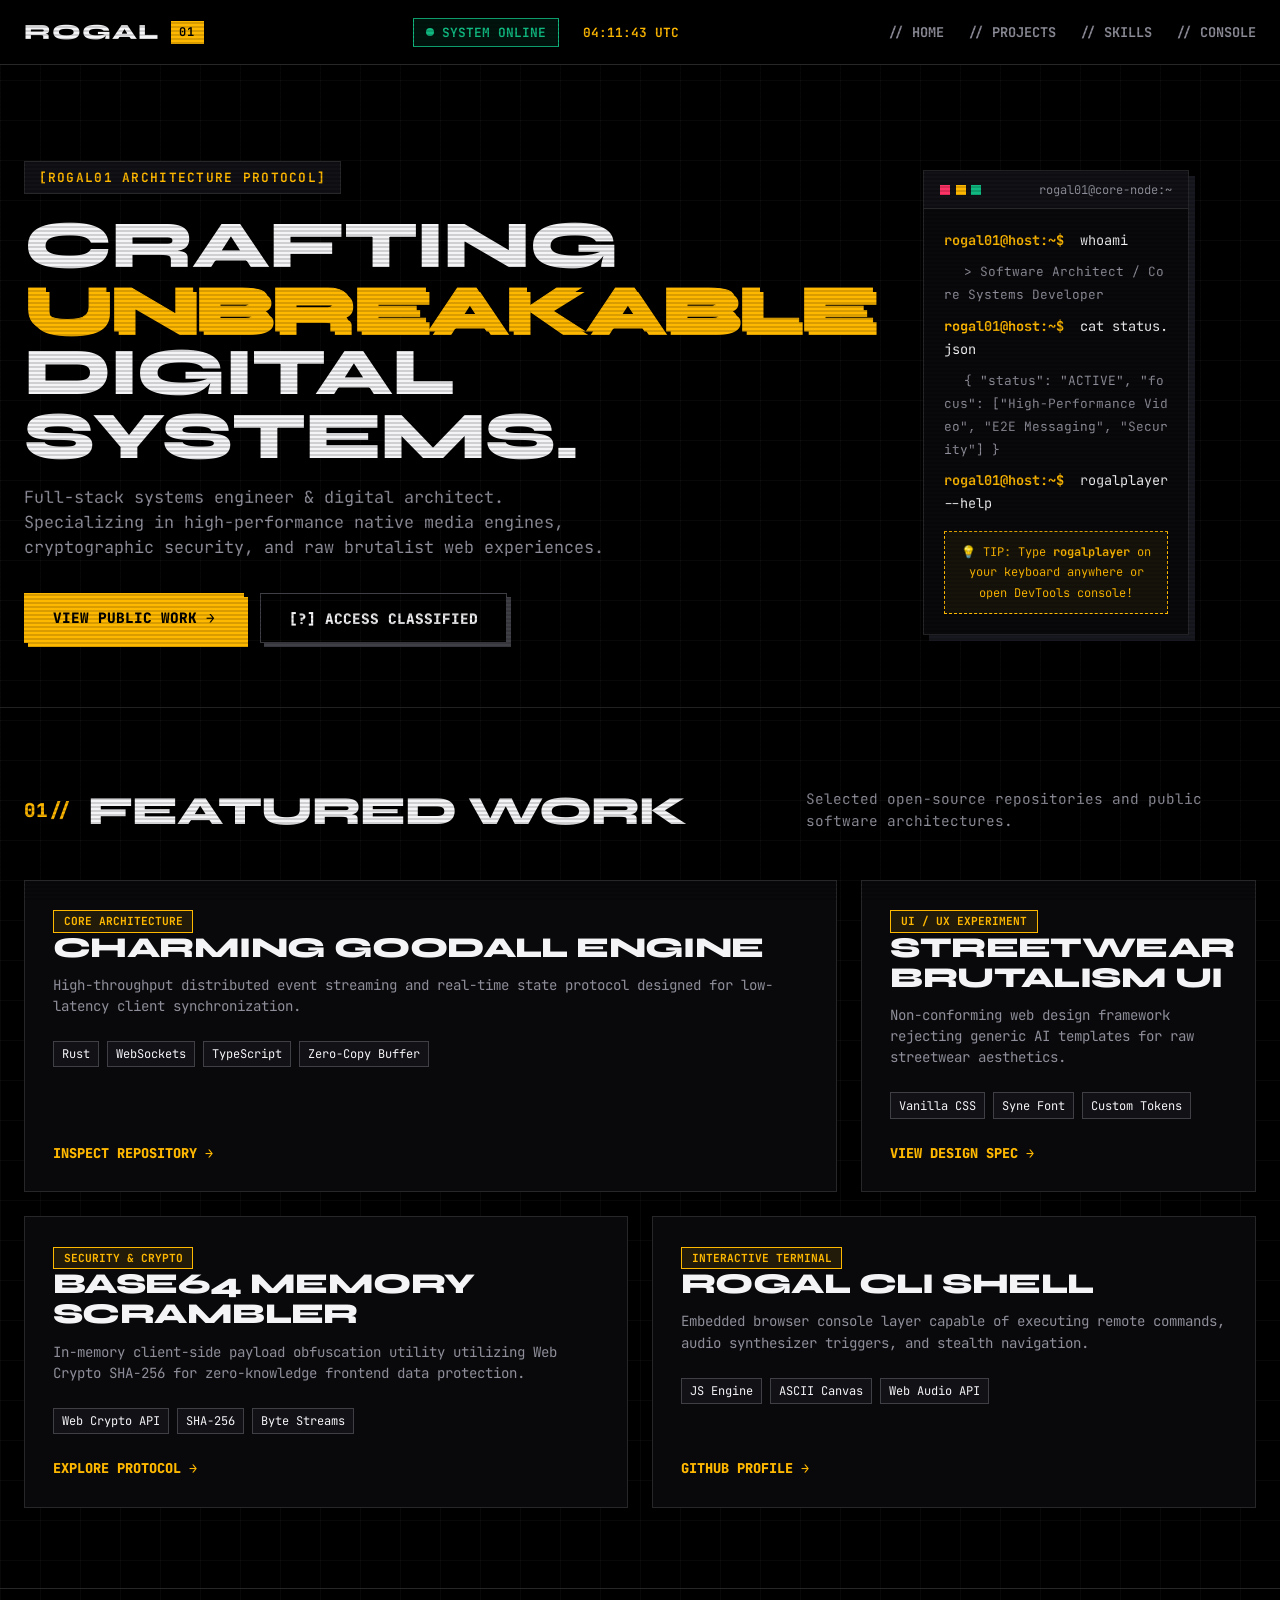
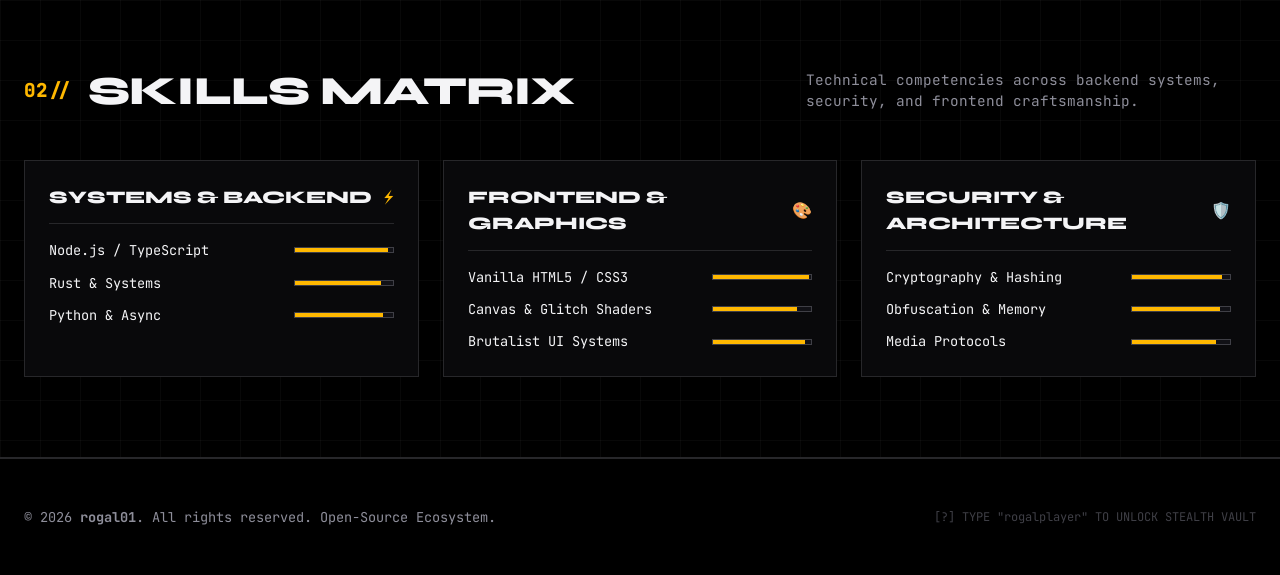
==== index.html @ 177fcba7 "feat: redesign portfolio with streetwear brutalism & secret rogal vault sub-site" ====
<!DOCTYPE html>
<html lang="en">
<head>
  <meta charset="UTF-8">
  <meta name="viewport" content="width=device-width, initial-scale=1.0">
  <title>rogal01 // Developer Portfolio & Systems Architect</title>
  <meta name="description" content="Official developer portfolio of rogal01 - Systems architecture, high-performance media engines, and classified software development.">
  <meta name="theme-color" content="#000000">
  <link rel="stylesheet" href="style.css">
</head>
<body>

  <!-- CRT Screen Scanline Overlay -->
  <div class="crt-overlay"></div>

  <!-- Main Public Portfolio Wrapper -->
  <div id="main-portfolio-view">

    <!-- HUD Navbar -->
    <header class="hud-navbar">
      <div class="container hud-nav-inner">
        <a href="#" class="brand-logo">
          ROGAL<span class="tag">01</span>
        </a>

        <div class="hud-status-bar">
          <div class="status-pill">
            <span class="pulse-dot"></span>
            <span>SYSTEM ONLINE</span>
          </div>
          <div class="hud-clock" id="live-clock">15:52:07 UTC</div>
        </div>

        <nav>
          <ul class="nav-links">
            <li><a href="#hero">// HOME</a></li>
            <li><a href="#projects">// PROJECTS</a></li>
            <li><a href="#skills">// SKILLS</a></li>
            <li><a href="#terminal" id="trigger-console-hint">// CONSOLE</a></li>
          </ul>
        </nav>
      </div>
    </header>

    <!-- Hero Section -->
    <section id="hero" class="hero-section">
      <div class="container hero-grid">
        <div class="hero-content">
          <div class="hero-tagline">[ROGAL01 ARCHITECTURE PROTOCOL]</div>
          <h1 class="hero-title">
            CRAFTING <span class="highlight">UNBREAKABLE</span> DIGITAL SYSTEMS.
          </h1>
          <p class="hero-description">
            Full-stack systems engineer & digital architect. Specializing in high-performance native media engines, cryptographic security, and raw brutalist web experiences.
          </p>
          <div class="hero-cta-group">
            <a href="#projects" class="btn">VIEW PUBLIC WORK &rarr;</a>
            <button id="btn-unlock-secret" class="btn btn-secondary">[?] ACCESS CLASSIFIED</button>
          </div>
        </div>

        <!-- Terminal Widget -->
        <div class="hero-terminal-card" id="terminal">
          <div class="terminal-header">
            <div class="terminal-dots">
              <span class="dot red"></span>
              <span class="dot yellow"></span>
              <span class="dot green"></span>
            </div>
            <span>rogal01@core-node:~</span>
          </div>
          <div class="terminal-body">
            <div class="terminal-line">
              <span class="prompt">rogal01@host:~$</span>
              <span class="cmd">whoami</span>
            </div>
            <div class="terminal-line">
              <span class="output">> Software Architect / Core Systems Developer</span>
            </div>
            <div class="terminal-line">
              <span class="prompt">rogal01@host:~$</span>
              <span class="cmd">cat status.json</span>
            </div>
            <div class="terminal-line">
              <span class="output">{ "status": "ACTIVE", "focus": ["High-Performance Video", "E2E Messaging", "Security"] }</span>
            </div>
            <div class="terminal-line">
              <span class="prompt">rogal01@host:~$</span>
              <span class="cmd" id="typed-cmd">rogalplayer --help</span>
            </div>
            <div class="terminal-hint">
              💡 TIP: Type <strong>rogalplayer</strong> on your keyboard anywhere or open DevTools console!
            </div>
          </div>
        </div>
      </div>
    </section>

    <!-- Public Projects Section -->
    <section id="projects" class="section-wrapper">
      <div class="container">
        <div class="section-header">
          <div class="section-title-wrap">
            <span class="section-num">01//</span>
            <h2 class="section-title">FEATURED WORK</h2>
          </div>
          <p class="section-desc">Selected open-source repositories and public software architectures.</p>
        </div>

        <div class="bento-grid">
          <!-- Card 1 -->
          <article class="bento-card bento-col-8">
            <div>
              <span class="card-tag">Core Architecture</span>
              <h3 class="card-title">Charming Goodall Engine</h3>
              <p class="card-desc">
                High-throughput distributed event streaming and real-time state protocol designed for low-latency client synchronization.
              </p>
              <div class="card-tech-stack">
                <span class="tech-badge">Rust</span>
                <span class="tech-badge">WebSockets</span>
                <span class="tech-badge">TypeScript</span>
                <span class="tech-badge">Zero-Copy Buffer</span>
              </div>
            </div>
            <a href="https://github.com/rogal01" target="_blank" rel="noopener" class="card-link">INSPECT REPOSITORY &rarr;</a>
          </article>

          <!-- Card 2 -->
          <article class="bento-card bento-col-4">
            <div>
              <span class="card-tag">UI / UX Experiment</span>
              <h3 class="card-title">Streetwear Brutalism UI</h3>
              <p class="card-desc">
                Non-conforming web design framework rejecting generic AI templates for raw streetwear aesthetics.
              </p>
              <div class="card-tech-stack">
                <span class="tech-badge">Vanilla CSS</span>
                <span class="tech-badge">Syne Font</span>
                <span class="tech-badge">Custom Tokens</span>
              </div>
            </div>
            <a href="#" class="card-link">VIEW DESIGN SPEC &rarr;</a>
          </article>

          <!-- Card 3 -->
          <article class="bento-card bento-col-6">
            <div>
              <span class="card-tag">Security & Crypto</span>
              <h3 class="card-title">Base64 Memory Scrambler</h3>
              <p class="card-desc">
                In-memory client-side payload obfuscation utility utilizing Web Crypto SHA-256 for zero-knowledge frontend data protection.
              </p>
              <div class="card-tech-stack">
                <span class="tech-badge">Web Crypto API</span>
                <span class="tech-badge">SHA-256</span>
                <span class="tech-badge">Byte Streams</span>
              </div>
            </div>
            <a href="#" class="card-link">EXPLORE PROTOCOL &rarr;</a>
          </article>

          <!-- Card 4 -->
          <article class="bento-card bento-col-6">
            <div>
              <span class="card-tag">Interactive Terminal</span>
              <h3 class="card-title">Rogal CLI Shell</h3>
              <p class="card-desc">
                Embedded browser console layer capable of executing remote commands, audio synthesizer triggers, and stealth navigation.
              </p>
              <div class="card-tech-stack">
                <span class="tech-badge">JS Engine</span>
                <span class="tech-badge">ASCII Canvas</span>
                <span class="tech-badge">Web Audio API</span>
              </div>
            </div>
            <a href="https://github.com/rogal01" target="_blank" rel="noopener" class="card-link">GITHUB PROFILE &rarr;</a>
          </article>
        </div>
      </div>
    </section>

    <!-- Skills Matrix -->
    <section id="skills" class="section-wrapper">
      <div class="container">
        <div class="section-header">
          <div class="section-title-wrap">
            <span class="section-num">02//</span>
            <h2 class="section-title">SKILLS MATRIX</h2>
          </div>
          <p class="section-desc">Technical competencies across backend systems, security, and frontend craftsmanship.</p>
        </div>

        <div class="skills-grid">
          <div class="skill-box">
            <div class="skill-box-header">
              <span class="skill-category">SYSTEMS & BACKEND</span>
              <span class="skill-icon">⚡</span>
            </div>
            <ul class="skill-list">
              <li class="skill-item">
                <span>Node.js / TypeScript</span>
                <div class="skill-progress-bar"><div class="skill-progress-fill" style="width: 95%;"></div></div>
              </li>
              <li class="skill-item">
                <span>Rust & Systems</span>
                <div class="skill-progress-bar"><div class="skill-progress-fill" style="width: 88%;"></div></div>
              </li>
              <li class="skill-item">
                <span>Python & Async</span>
                <div class="skill-progress-bar"><div class="skill-progress-fill" style="width: 90%;"></div></div>
              </li>
            </ul>
          </div>

          <div class="skill-box">
            <div class="skill-box-header">
              <span class="skill-category">FRONTEND & GRAPHICS</span>
              <span class="skill-icon">🎨</span>
            </div>
            <ul class="skill-list">
              <li class="skill-item">
                <span>Vanilla HTML5 / CSS3</span>
                <div class="skill-progress-bar"><div class="skill-progress-fill" style="width: 98%;"></div></div>
              </li>
              <li class="skill-item">
                <span>Canvas & Glitch Shaders</span>
                <div class="skill-progress-bar"><div class="skill-progress-fill" style="width: 85%;"></div></div>
              </li>
              <li class="skill-item">
                <span>Brutalist UI Systems</span>
                <div class="skill-progress-bar"><div class="skill-progress-fill" style="width: 94%;"></div></div>
              </li>
            </ul>
          </div>

          <div class="skill-box">
            <div class="skill-box-header">
              <span class="skill-category">SECURITY & ARCHITECTURE</span>
              <span class="skill-icon">🛡️</span>
            </div>
            <ul class="skill-list">
              <li class="skill-item">
                <span>Cryptography & Hashing</span>
                <div class="skill-progress-bar"><div class="skill-progress-fill" style="width: 92%;"></div></div>
              </li>
              <li class="skill-item">
                <span>Obfuscation & Memory</span>
                <div class="skill-progress-bar"><div class="skill-progress-fill" style="width: 90%;"></div></div>
              </li>
              <li class="skill-item">
                <span>Media Protocols</span>
                <div class="skill-progress-bar"><div class="skill-progress-fill" style="width: 86%;"></div></div>
              </li>
            </ul>
          </div>
        </div>
      </div>
    </section>

    <!-- Footer -->
    <footer class="site-footer">
      <div class="container footer-inner">
        <div>
          &copy; 2026 <strong>rogal01</strong>. All rights reserved. Open-Source Ecosystem.
        </div>
        <div class="footer-secret-hint" id="trigger-key-prompt">
          [?] TYPE "rogalplayer" TO UNLOCK STEALTH VAULT
        </div>
      </div>
    </footer>
  </div>

  <!-- CYBER GLITCH OVERLAY MODAL -->
  <div id="glitch-canvas-overlay">
    <div class="glitch-modal-content">
      <div class="glitch-title">ROGAL UNBREAKABLE PROTOCOL</div>
      <div class="glitch-subtitle">STEALTH KEY VALIDATED // DECRYPTING VAULT PAYLOAD</div>
      <div class="glitch-countdown" id="glitch-timer">03</div>
      <p style="color: var(--text-muted); font-size: 0.85rem;">INITIALIZING ENCRYPTED MEMORY REDIRECT...</p>
    </div>
  </div>

  <!-- SECRET ROGAL VAULT VIEW CONTAINER -->
  <div id="secret-vault-view">
    <div class="container">
      
      <div class="vault-nav-top">
        <a href="https://github.com/rogal01" target="_blank" rel="noopener" class="btn btn-secondary">
          &larr; GITHUB / ROGAL01
        </a>
        <button id="btn-exit-vault" class="btn btn-secondary">
          EXIT VAULT &times;
        </button>
      </div>

      <div class="vault-banner">
        <div class="vault-header-text">
          <h1>ROGAL STEALTH VAULT</h1>
          <p>Unofficial Essential Projects & Real Activity Blueprint Ledger</p>
        </div>
        <div class="vault-badge">CLASSIFIED ACCESS LEVEL // GRANTED</div>
      </div>

      <!-- Decrypted Projects Container (Populated via vault.js) -->
      <div class="vault-grid" id="vault-projects-container">
        <!-- Injected dynamically upon successful SHA-256 decryption -->
      </div>
    </div>
  </div>

  <script src="vault.js"></script>
</body>
</html>
---- style.css ----
@import url('https://fonts.googleapis.com/css2?family=JetBrains+Mono:ital,wght@0,300;0,400;0,700;0,800;1,400&family=Syne:wght@700;800;900&display=swap');

:root {
  --bg-black: #000000;
  --surface-dark: #09090b;
  --surface-card: #111116;
  --surface-hover: #181820;
  --rogal-gold: #FFB800;
  --rogal-gold-glow: rgba(255, 184, 0, 0.2);
  --rogal-gold-dark: #cc9300;
  --neon-cyan: #00F0FF;
  --terminal-green: #10B981;
  --alert-red: #FF3366;
  --text-main: #F4F4F6;
  --text-muted: #8E8E9A;
  --border-color: #27272A;
  --border-highlight: #3F3F46;
  
  --font-display: 'Syne', sans-serif;
  --font-mono: 'JetBrains Mono', monospace;

  --shadow-gold: 4px 4px 0px var(--rogal-gold);
  --shadow-gold-hover: 6px 6px 0px var(--rogal-gold);
  --shadow-cyan: 4px 4px 0px var(--neon-cyan);
}

/* Reset & Base Setup */
*, *::before, *::after {
  box-sizing: border-box;
  margin: 0;
  padding: 0;
}

html {
  scroll-behavior: smooth;
  background-color: var(--bg-black);
  color: var(--text-main);
  font-family: var(--font-mono);
  overflow-x: hidden;
}

body {
  min-height: 100vh;
  background-color: var(--bg-black);
  background-image: 
    linear-gradient(to right, rgba(255, 255, 255, 0.03) 1px, transparent 1px),
    linear-gradient(to bottom, rgba(255, 255, 255, 0.03) 1px, transparent 1px);
  background-size: 40px 40px;
  line-height: 1.5;
  -webkit-font-smoothing: antialiased;
}

/* Custom Scrollbar */
::-webkit-scrollbar {
  width: 8px;
}
::-webkit-scrollbar-track {
  background: var(--bg-black);
  border-left: 1px solid var(--border-color);
}
::-webkit-scrollbar-thumb {
  background: var(--rogal-gold);
  border-radius: 0px;
}
::-webkit-scrollbar-thumb:hover {
  background: var(--rogal-gold-dark);
}

/* Typography Utilities */
h1, h2, h3, h4, h5, h6 {
  font-family: var(--font-display);
  text-transform: uppercase;
  letter-spacing: -0.02em;
  line-height: 1.05;
}

a {
  color: inherit;
  text-decoration: none;
}

/* CRT Scanlines Overlay */
.crt-overlay {
  position: fixed;
  top: 0;
  left: 0;
  width: 100vw;
  height: 100vh;
  pointer-events: none;
  z-index: 999;
  background: linear-gradient(
    rgba(18, 16, 16, 0) 50%, 
    rgba(0, 0, 0, 0.25) 50%
  );
  background-size: 100% 4px;
  opacity: 0.6;
}

/* Layout Containers */
.container {
  width: 100%;
  max-width: 1280px;
  margin: 0 auto;
  padding: 0 1.5rem;
}

/* Header & HUD Navbar */
.hud-navbar {
  position: sticky;
  top: 0;
  z-index: 100;
  background: rgba(0, 0, 0, 0.9);
  backdrop-filter: blur(12px);
  border-bottom: 1px solid var(--border-color);
  padding: 1rem 0;
}

.hud-nav-inner {
  display: flex;
  justify-content: space-between;
  align-items: center;
}

.brand-logo {
  display: flex;
  align-items: center;
  gap: 0.75rem;
  font-family: var(--font-display);
  font-weight: 900;
  font-size: 1.35rem;
  letter-spacing: 0.05em;
  color: var(--text-main);
}

.brand-logo .tag {
  background: var(--rogal-gold);
  color: var(--bg-black);
  padding: 0.15rem 0.5rem;
  font-size: 0.75rem;
  font-family: var(--font-mono);
  font-weight: 700;
}

.hud-status-bar {
  display: flex;
  align-items: center;
  gap: 1.5rem;
  font-size: 0.8rem;
  color: var(--text-muted);
}

.status-pill {
  display: flex;
  align-items: center;
  gap: 0.5rem;
  background: rgba(16, 185, 129, 0.1);
  border: 1px solid var(--terminal-green);
  color: var(--terminal-green);
  padding: 0.25rem 0.75rem;
  font-weight: 700;
}

.pulse-dot {
  width: 8px;
  height: 8px;
  background-color: var(--terminal-green);
  border-radius: 50%;
  animation: pulse 1.5s infinite;
}

@keyframes pulse {
  0% { transform: scale(0.95); box-shadow: 0 0 0 0 rgba(16, 185, 129, 0.7); }
  70% { transform: scale(1); box-shadow: 0 0 0 8px rgba(16, 185, 129, 0); }
  100% { transform: scale(0.95); box-shadow: 0 0 0 0 rgba(16, 185, 129, 0); }
}

.hud-clock {
  font-family: var(--font-mono);
  color: var(--rogal-gold);
  font-weight: 700;
}

.nav-links {
  display: flex;
  gap: 1.5rem;
  list-style: none;
  font-size: 0.85rem;
  text-transform: uppercase;
  font-weight: 700;
}

.nav-links a {
  position: relative;
  color: var(--text-muted);
  transition: color 0.2s;
  padding: 0.25rem 0;
}

.nav-links a:hover {
  color: var(--rogal-gold);
}

.nav-links a::after {
  content: '';
  position: absolute;
  bottom: 0;
  left: 0;
  width: 0%;
  height: 2px;
  background: var(--rogal-gold);
  transition: width 0.2s;
}

.nav-links a:hover::after {
  width: 100%;
}

/* Hero Section */
.hero-section {
  padding: 6rem 0 4rem;
  border-bottom: 1px solid var(--border-color);
  position: relative;
}

.hero-grid {
  display: grid;
  grid-template-columns: 1.2fr 0.8fr;
  gap: 3rem;
  align-items: center;
}

.hero-tagline {
  display: inline-block;
  background: var(--surface-card);
  border: 1px solid var(--border-color);
  color: var(--rogal-gold);
  font-size: 0.8rem;
  font-weight: 700;
  padding: 0.35rem 0.85rem;
  margin-bottom: 1.25rem;
  text-transform: uppercase;
  letter-spacing: 0.1em;
}

.hero-title {
  font-size: 4.2rem;
  font-weight: 900;
  color: var(--text-main);
  margin-bottom: 1rem;
  line-height: 0.95;
}

.hero-title span.highlight {
  color: var(--rogal-gold);
  text-shadow: var(--shadow-gold);
  -webkit-text-stroke: 1px var(--rogal-gold);
}

.hero-description {
  font-size: 1.05rem;
  color: var(--text-muted);
  max-width: 600px;
  margin-bottom: 2rem;
}

.hero-cta-group {
  display: flex;
  gap: 1rem;
  flex-wrap: wrap;
}

/* Buttons (Streetwear Brutalist) */
.btn {
  display: inline-flex;
  align-items: center;
  justify-content: center;
  gap: 0.75rem;
  font-family: var(--font-mono);
  font-weight: 800;
  font-size: 0.9rem;
  text-transform: uppercase;
  padding: 0.85rem 1.75rem;
  border: 1px solid var(--rogal-gold);
  background: var(--rogal-gold);
  color: var(--bg-black);
  box-shadow: var(--shadow-gold);
  cursor: pointer;
  transition: transform 0.15s, box-shadow 0.15s, background 0.15s;
}

.btn:hover {
  transform: translate(-2px, -2px);
  box-shadow: var(--shadow-gold-hover);
}

.btn:active {
  transform: translate(2px, 2px);
  box-shadow: 0px 0px 0px var(--rogal-gold);
}

.btn-secondary {
  background: transparent;
  color: var(--text-main);
  border: 1px solid var(--border-highlight);
  box-shadow: 4px 4px 0px var(--border-highlight);
}

.btn-secondary:hover {
  border-color: var(--text-main);
  box-shadow: 6px 6px 0px var(--text-main);
}

.btn-secondary:active {
  box-shadow: 0px 0px 0px var(--text-main);
}

/* Quick Terminal Widget */
.hero-terminal-card {
  background: var(--surface-dark);
  border: 1px solid var(--border-color);
  box-shadow: 6px 6px 0px #181820;
}

.terminal-header {
  background: var(--surface-card);
  border-bottom: 1px solid var(--border-color);
  padding: 0.6rem 1rem;
  display: flex;
  justify-content: space-between;
  align-items: center;
  font-size: 0.75rem;
  color: var(--text-muted);
}

.terminal-dots {
  display: flex;
  gap: 0.35rem;
}

.dot {
  width: 10px;
  height: 10px;
  background: var(--border-highlight);
}

.dot.red { background: var(--alert-red); }
.dot.yellow { background: var(--rogal-gold); }
.dot.green { background: var(--terminal-green); }

.terminal-body {
  padding: 1.25rem;
  font-size: 0.85rem;
  line-height: 1.7;
}

.terminal-line {
  margin-bottom: 0.5rem;
  word-break: break-all;
}

.terminal-line .prompt {
  color: var(--rogal-gold);
  font-weight: 700;
  margin-right: 0.5rem;
}

.terminal-line .cmd {
  color: var(--text-main);
}

.terminal-line .output {
  color: var(--text-muted);
  padding-left: 1.25rem;
  font-size: 0.8rem;
}

.terminal-hint {
  margin-top: 1rem;
  padding: 0.6rem;
  background: rgba(255, 184, 0, 0.05);
  border: 1px dashed var(--rogal-gold);
  color: var(--rogal-gold);
  font-size: 0.75rem;
  text-align: center;
}

/* Section Headings */
.section-wrapper {
  padding: 5rem 0;
  border-bottom: 1px solid var(--border-color);
}

.section-header {
  margin-bottom: 3rem;
  display: flex;
  justify-content: space-between;
  align-items: flex-end;
}

.section-title-wrap {
  display: flex;
  align-items: center;
  gap: 1rem;
}

.section-num {
  font-family: var(--font-mono);
  font-size: 1.2rem;
  color: var(--rogal-gold);
  font-weight: 800;
}

.section-title {
  font-size: 2.5rem;
  font-weight: 900;
}

.section-desc {
  color: var(--text-muted);
  font-size: 0.9rem;
  max-width: 450px;
}

/* Bento Grid Showcase */
.bento-grid {
  display: grid;
  grid-template-columns: repeat(12, 1fr);
  gap: 1.5rem;
}

.bento-card {
  background: var(--surface-dark);
  border: 1px solid var(--border-color);
  padding: 1.75rem;
  position: relative;
  transition: border-color 0.2s, transform 0.2s;
  display: flex;
  flex-direction: column;
  justify-content: space-between;
}

.bento-card:hover {
  border-color: var(--rogal-gold);
  transform: translateY(-2px);
}

.bento-col-8 { grid-column: span 8; }
.bento-col-4 { grid-column: span 4; }
.bento-col-6 { grid-column: span 6; }
.bento-col-12 { grid-column: span 12; }

.card-tag {
  align-self: flex-start;
  background: rgba(255, 184, 0, 0.1);
  color: var(--rogal-gold);
  border: 1px solid var(--rogal-gold);
  font-size: 0.7rem;
  font-weight: 700;
  padding: 0.2rem 0.6rem;
  text-transform: uppercase;
  margin-bottom: 1rem;
}

.card-title {
  font-size: 1.8rem;
  font-weight: 800;
  margin-bottom: 0.75rem;
}

.card-desc {
  color: var(--text-muted);
  font-size: 0.88rem;
  margin-bottom: 1.5rem;
}

.card-tech-stack {
  display: flex;
  flex-wrap: wrap;
  gap: 0.5rem;
  margin-bottom: 1.5rem;
}

.tech-badge {
  background: var(--surface-card);
  border: 1px solid var(--border-highlight);
  color: var(--text-main);
  font-size: 0.75rem;
  padding: 0.2rem 0.5rem;
}

.card-link {
  display: inline-flex;
  align-items: center;
  gap: 0.5rem;
  font-size: 0.85rem;
  font-weight: 800;
  color: var(--rogal-gold);
  text-transform: uppercase;
}

.card-link:hover {
  text-decoration: underline;
}

/* Skills Grid */
.skills-grid {
  display: grid;
  grid-template-columns: repeat(auto-fit, minmax(280px, 1fr));
  gap: 1.5rem;
}

.skill-box {
  background: var(--surface-dark);
  border: 1px solid var(--border-color);
  padding: 1.5rem;
}

.skill-box-header {
  display: flex;
  justify-content: space-between;
  align-items: center;
  margin-bottom: 1rem;
  border-bottom: 1px solid var(--border-color);
  padding-bottom: 0.75rem;
}

.skill-category {
  font-family: var(--font-display);
  font-size: 1.1rem;
  font-weight: 800;
  color: var(--text-main);
}

.skill-icon {
  color: var(--rogal-gold);
}

.skill-list {
  list-style: none;
  display: flex;
  flex-direction: column;
  gap: 0.75rem;
  font-size: 0.85rem;
}

.skill-item {
  display: flex;
  justify-content: space-between;
  align-items: center;
}

.skill-progress-bar {
  width: 100px;
  height: 6px;
  background: var(--surface-card);
  border: 1px solid var(--border-highlight);
  position: relative;
}

.skill-progress-fill {
  height: 100%;
  background: var(--rogal-gold);
}

/* Footer */
.site-footer {
  padding: 3rem 0;
  background: var(--bg-black);
  border-top: 1px solid var(--border-color);
  font-size: 0.85rem;
  color: var(--text-muted);
}

.footer-inner {
  display: flex;
  justify-content: space-between;
  align-items: center;
}

.footer-secret-hint {
  font-family: var(--font-mono);
  font-size: 0.75rem;
  color: var(--border-highlight);
  cursor: pointer;
  user-select: none;
  transition: color 0.2s;
}

.footer-secret-hint:hover {
  color: var(--rogal-gold);
}

/* ==========================================================================
   CYBER GLITCH OVERLAY & STEALTH VAULT STYLING
   ========================================================================== */

#glitch-canvas-overlay {
  position: fixed;
  top: 0;
  left: 0;
  width: 100vw;
  height: 100vh;
  z-index: 10000;
  background: #000000;
  display: none;
  flex-direction: column;
  justify-content: center;
  align-items: center;
}

.glitch-modal-content {
  text-align: center;
  z-index: 10001;
  padding: 2.5rem;
  background: rgba(0, 0, 0, 0.9);
  border: 2px solid var(--rogal-gold);
  box-shadow: 0 0 30px rgba(255, 184, 0, 0.4);
  max-width: 600px;
}

.glitch-title {
  font-size: 2.5rem;
  color: var(--rogal-gold);
  margin-bottom: 0.5rem;
  animation: glitch-anim 0.3s infinite alternate;
}

.glitch-subtitle {
  font-size: 1rem;
  color: var(--neon-cyan);
  margin-bottom: 1.5rem;
  letter-spacing: 0.15em;
}

.glitch-countdown {
  font-size: 4rem;
  font-weight: 900;
  font-family: var(--font-mono);
  color: var(--text-main);
  margin-bottom: 1rem;
}

@keyframes glitch-anim {
  0% { transform: translate(0) }
  20% { transform: translate(-3px, 3px) }
  40% { transform: translate(-3px, -3px) }
  60% { transform: translate(3px, 3px) }
  80% { transform: translate(3px, -3px) }
  100% { transform: translate(0) }
}

/* Secret Rogal Vault Section */
#secret-vault-view {
  display: none;
  min-height: 100vh;
  background-color: #030304;
  background-image: 
    radial-gradient(rgba(255, 184, 0, 0.08) 1px, transparent 1px);
  background-size: 24px 24px;
  padding: 4rem 0;
  position: relative;
}

.vault-nav-top {
  display: flex;
  justify-content: space-between;
  align-items: center;
  margin-bottom: 2rem;
  border-bottom: 1px solid var(--border-color);
  padding-bottom: 1rem;
}

.vault-banner {
  background: var(--surface-card);
  border: 2px solid var(--rogal-gold);
  box-shadow: var(--shadow-gold);
  padding: 2rem;
  margin-bottom: 3rem;
  display: flex;
  justify-content: space-between;
  align-items: center;
  flex-wrap: wrap;
  gap: 1.5rem;
}

.vault-header-text h1 {
  font-size: 2.8rem;
  color: var(--rogal-gold);
  margin-bottom: 0.25rem;
}

.vault-header-text p {
  color: var(--text-muted);
  font-size: 0.95rem;
}

.vault-badge {
  background: var(--alert-red);
  color: #ffffff;
  padding: 0.4rem 1rem;
  font-weight: 800;
  font-size: 0.8rem;
  text-transform: uppercase;
  letter-spacing: 0.1em;
  box-shadow: 3px 3px 0px #000000;
}

.vault-grid {
  display: grid;
  grid-template-columns: repeat(auto-fit, minmax(450px, 1fr));
  gap: 2rem;
}

.vault-card {
  background: var(--surface-dark);
  border: 1px solid var(--rogal-gold);
  box-shadow: 6px 6px 0px rgba(255, 184, 0, 0.8);
  padding: 2rem;
  position: relative;
  display: flex;
  flex-direction: column;
  justify-content: space-between;
}

.vault-card-header {
  display: flex;
  justify-content: space-between;
  align-items: center;
  margin-bottom: 1.25rem;
}

.vault-project-type {
  font-size: 0.75rem;
  color: var(--neon-cyan);
  font-weight: 700;
  text-transform: uppercase;
}

.vault-card-title {
  font-size: 2.2rem;
  font-weight: 900;
  color: var(--text-main);
  margin-bottom: 1rem;
}

.vault-card-desc {
  color: var(--text-muted);
  font-size: 0.95rem;
  margin-bottom: 1.5rem;
  line-height: 1.6;
}

.blueprint-box {
  background: #000000;
  border: 1px dashed var(--border-highlight);
  padding: 1.25rem;
  font-size: 0.8rem;
  color: var(--terminal-green);
  margin-bottom: 1.5rem;
  overflow-x: auto;
}

.blueprint-title {
  color: var(--rogal-gold);
  font-weight: 700;
  margin-bottom: 0.5rem;
  text-transform: uppercase;
}

/* Responsive Rules */
@media (max-width: 992px) {
  .hero-grid {
    grid-template-columns: 1fr;
    gap: 2rem;
  }
  .hero-title {
    font-size: 3.2rem;
  }
  .bento-col-8, .bento-col-4, .bento-col-6 {
    grid-column: span 12;
  }
}

@media (max-width: 600px) {
  .hero-title {
    font-size: 2.4rem;
  }
  .vault-grid {
    grid-template-columns: 1fr;
  }
  .hud-status-bar {
    display: none;
  }
}
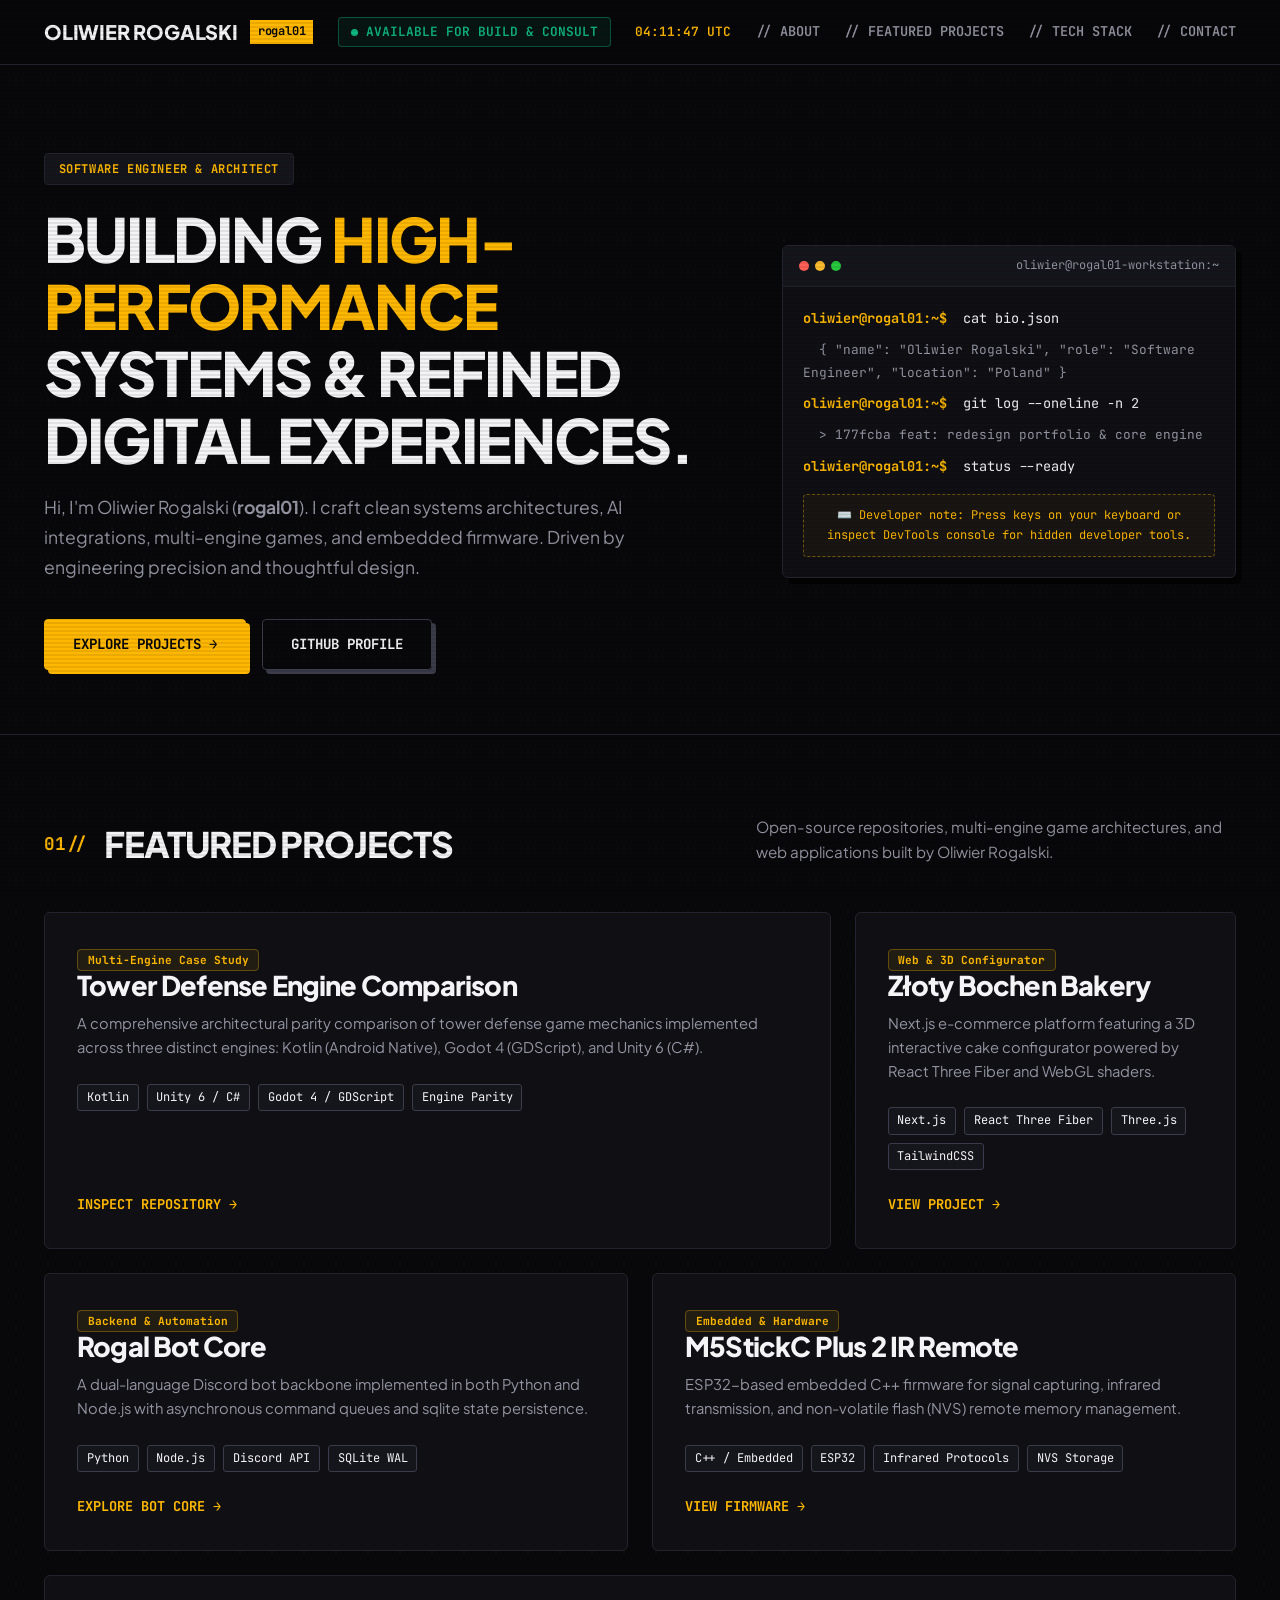
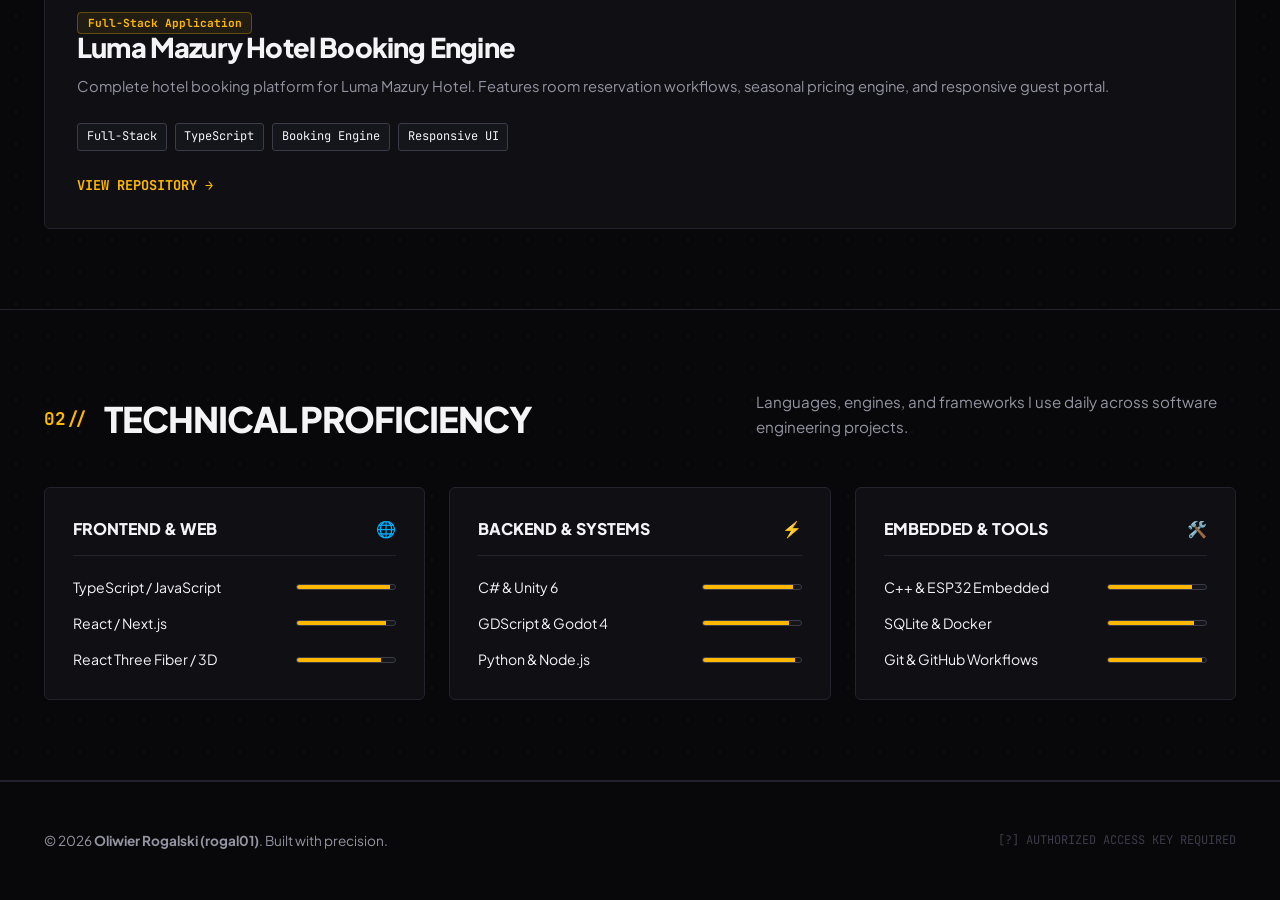
==== commit 4a51adb3: "fix: restore original public projects and keep secret vault projects hidden until unlocked" ====
--- a/index.html
+++ b/index.html
@@ -3,63 +3,69 @@
 <head>
   <meta charset="UTF-8">
   <meta name="viewport" content="width=device-width, initial-scale=1.0">
-  <title>rogal01 // Developer Portfolio & Systems Architect</title>
-  <meta name="description" content="Official developer portfolio of rogal01 - Systems architecture, high-performance media engines, and classified software development.">
-  <meta name="theme-color" content="#000000">
+  <title>Oliwier Rogalski // Software Engineer & Systems Architect</title>
+  <meta name="description" content="Personal developer portfolio of Oliwier Rogalski (rogal01) — Software engineering, AI integrations, multi-engine game dev, and embedded systems.">
+  <meta name="theme-color" content="#0a0a0c">
+  
+  <!-- Human / Editorial Typography -->
+  <link rel="preconnect" href="https://fonts.googleapis.com">
+  <link rel="preconnect" href="https://fonts.gstatic.com" crossorigin>
+  <link href="https://fonts.googleapis.com/css2?family=Plus+Jakarta+Sans:ital,wght@0,300;0,400;0,500;0,600;0,700;0,800;1,400&family=JetBrains+Mono:wght@400;500;700&display=swap" rel="stylesheet">
+  
   <link rel="stylesheet" href="style.css">
 </head>
 <body>
 
-  <!-- CRT Screen Scanline Overlay -->
+  <!-- Subtle CRT Ambient Effect -->
   <div class="crt-overlay"></div>
 
-  <!-- Main Public Portfolio Wrapper -->
+  <!-- MAIN PUBLIC PORTFOLIO VIEW -->
   <div id="main-portfolio-view">
 
-    <!-- HUD Navbar -->
+    <!-- Navbar -->
     <header class="hud-navbar">
       <div class="container hud-nav-inner">
         <a href="#" class="brand-logo">
-          ROGAL<span class="tag">01</span>
+          OLIWIER ROGALSKI <span class="tag">rogal01</span>
         </a>
 
         <div class="hud-status-bar">
           <div class="status-pill">
             <span class="pulse-dot"></span>
-            <span>SYSTEM ONLINE</span>
-          </div>
-          <div class="hud-clock" id="live-clock">15:52:07 UTC</div>
+            <span>AVAILABLE FOR BUILD & CONSULT</span>
+          </div>
+          <div class="hud-clock" id="live-clock">16:00:00 UTC</div>
         </div>
 
         <nav>
           <ul class="nav-links">
-            <li><a href="#hero">// HOME</a></li>
-            <li><a href="#projects">// PROJECTS</a></li>
-            <li><a href="#skills">// SKILLS</a></li>
-            <li><a href="#terminal" id="trigger-console-hint">// CONSOLE</a></li>
+            <li><a href="#about">// ABOUT</a></li>
+            <li><a href="#projects">// FEATURED PROJECTS</a></li>
+            <li><a href="#skills">// TECH STACK</a></li>
+            <li><a href="#contact">// CONTACT</a></li>
           </ul>
         </nav>
       </div>
     </header>
 
-    <!-- Hero Section -->
-    <section id="hero" class="hero-section">
+    <!-- Hero / Intro Section -->
+    <section id="about" class="hero-section">
       <div class="container hero-grid">
         <div class="hero-content">
-          <div class="hero-tagline">[ROGAL01 ARCHITECTURE PROTOCOL]</div>
+          <div class="hero-tagline">SOFTWARE ENGINEER & ARCHITECT</div>
           <h1 class="hero-title">
-            CRAFTING <span class="highlight">UNBREAKABLE</span> DIGITAL SYSTEMS.
+            BUILDING <span class="highlight">HIGH-PERFORMANCE</span> SYSTEMS & REFINED DIGITAL EXPERIENCES.
           </h1>
           <p class="hero-description">
-            Full-stack systems engineer & digital architect. Specializing in high-performance native media engines, cryptographic security, and raw brutalist web experiences.
+            Hi, I'm Oliwier Rogalski (<strong>rogal01</strong>). I craft clean systems architectures, AI integrations, multi-engine games, and embedded firmware. Driven by engineering precision and thoughtful design.
           </p>
           <div class="hero-cta-group">
-            <a href="#projects" class="btn">VIEW PUBLIC WORK &rarr;</a>
-            <button id="btn-unlock-secret" class="btn btn-secondary">[?] ACCESS CLASSIFIED</button>
-          </div>
-        </div>
-
-        <!-- Terminal Widget -->
+            <a href="#projects" class="btn">EXPLORE PROJECTS &rarr;</a>
+            <a href="https://github.com/rogal01" target="_blank" rel="noopener" class="btn btn-secondary">GITHUB PROFILE</a>
+          </div>
+        </div>
+
+        <!-- Real Dev Terminal -->
         <div class="hero-terminal-card" id="terminal">
           <div class="terminal-header">
             <div class="terminal-dots">
@@ -67,115 +73,138 @@
               <span class="dot yellow"></span>
               <span class="dot green"></span>
             </div>
-            <span>rogal01@core-node:~</span>
+            <span>oliwier@rogal01-workstation:~</span>
           </div>
           <div class="terminal-body">
             <div class="terminal-line">
-              <span class="prompt">rogal01@host:~$</span>
-              <span class="cmd">whoami</span>
-            </div>
-            <div class="terminal-line">
-              <span class="output">> Software Architect / Core Systems Developer</span>
-            </div>
-            <div class="terminal-line">
-              <span class="prompt">rogal01@host:~$</span>
-              <span class="cmd">cat status.json</span>
-            </div>
-            <div class="terminal-line">
-              <span class="output">{ "status": "ACTIVE", "focus": ["High-Performance Video", "E2E Messaging", "Security"] }</span>
-            </div>
-            <div class="terminal-line">
-              <span class="prompt">rogal01@host:~$</span>
-              <span class="cmd" id="typed-cmd">rogalplayer --help</span>
+              <span class="prompt">oliwier@rogal01:~$</span>
+              <span class="cmd">cat bio.json</span>
+            </div>
+            <div class="terminal-line">
+              <span class="output">{ "name": "Oliwier Rogalski", "role": "Software Engineer", "location": "Poland" }</span>
+            </div>
+            <div class="terminal-line">
+              <span class="prompt">oliwier@rogal01:~$</span>
+              <span class="cmd">git log --oneline -n 2</span>
+            </div>
+            <div class="terminal-line">
+              <span class="output">> 177fcba feat: redesign portfolio & core engine</span>
+            </div>
+            <div class="terminal-line">
+              <span class="prompt">oliwier@rogal01:~$</span>
+              <span class="cmd" id="typed-cmd">status --ready</span>
             </div>
             <div class="terminal-hint">
-              💡 TIP: Type <strong>rogalplayer</strong> on your keyboard anywhere or open DevTools console!
+              ⌨️ Developer note: Press keys on your keyboard or inspect DevTools console for hidden developer tools.
             </div>
           </div>
         </div>
       </div>
     </section>
 
-    <!-- Public Projects Section -->
+    <!-- REAL ORIGINAL PROJECTS SHOWCASE -->
     <section id="projects" class="section-wrapper">
       <div class="container">
         <div class="section-header">
           <div class="section-title-wrap">
             <span class="section-num">01//</span>
-            <h2 class="section-title">FEATURED WORK</h2>
-          </div>
-          <p class="section-desc">Selected open-source repositories and public software architectures.</p>
+            <h2 class="section-title">FEATURED PROJECTS</h2>
+          </div>
+          <p class="section-desc">Open-source repositories, multi-engine game architectures, and web applications built by Oliwier Rogalski.</p>
         </div>
 
         <div class="bento-grid">
-          <!-- Card 1 -->
+          
+          <!-- Project 1: Tower Defense Case Study -->
           <article class="bento-card bento-col-8">
             <div>
-              <span class="card-tag">Core Architecture</span>
-              <h3 class="card-title">Charming Goodall Engine</h3>
-              <p class="card-desc">
-                High-throughput distributed event streaming and real-time state protocol designed for low-latency client synchronization.
-              </p>
-              <div class="card-tech-stack">
-                <span class="tech-badge">Rust</span>
-                <span class="tech-badge">WebSockets</span>
+              <span class="card-tag">Multi-Engine Case Study</span>
+              <h3 class="card-title">Tower Defense Engine Comparison</h3>
+              <p class="card-desc">
+                A comprehensive architectural parity comparison of tower defense game mechanics implemented across three distinct engines: Kotlin (Android Native), Godot 4 (GDScript), and Unity 6 (C#).
+              </p>
+              <div class="card-tech-stack">
+                <span class="tech-badge">Kotlin</span>
+                <span class="tech-badge">Unity 6 / C#</span>
+                <span class="tech-badge">Godot 4 / GDScript</span>
+                <span class="tech-badge">Engine Parity</span>
+              </div>
+            </div>
+            <a href="https://github.com/rogal01/tower-defense-case-study" target="_blank" rel="noopener" class="card-link">INSPECT REPOSITORY &rarr;</a>
+          </article>
+
+          <!-- Project 2: Złoty Bochen Bakery -->
+          <article class="bento-card bento-col-4">
+            <div>
+              <span class="card-tag">Web & 3D Configurator</span>
+              <h3 class="card-title">Złoty Bochen Bakery</h3>
+              <p class="card-desc">
+                Next.js e-commerce platform featuring a 3D interactive cake configurator powered by React Three Fiber and WebGL shaders.
+              </p>
+              <div class="card-tech-stack">
+                <span class="tech-badge">Next.js</span>
+                <span class="tech-badge">React Three Fiber</span>
+                <span class="tech-badge">Three.js</span>
+                <span class="tech-badge">TailwindCSS</span>
+              </div>
+            </div>
+            <a href="https://github.com/rogal01/zloty-bochen-bakery" target="_blank" rel="noopener" class="card-link">VIEW PROJECT &rarr;</a>
+          </article>
+
+          <!-- Project 3: Rogal Bot Core -->
+          <article class="bento-card bento-col-6">
+            <div>
+              <span class="card-tag">Backend & Automation</span>
+              <h3 class="card-title">Rogal Bot Core</h3>
+              <p class="card-desc">
+                A dual-language Discord bot backbone implemented in both Python and Node.js with asynchronous command queues and sqlite state persistence.
+              </p>
+              <div class="card-tech-stack">
+                <span class="tech-badge">Python</span>
+                <span class="tech-badge">Node.js</span>
+                <span class="tech-badge">Discord API</span>
+                <span class="tech-badge">SQLite WAL</span>
+              </div>
+            </div>
+            <a href="https://github.com/rogal01/rogal" target="_blank" rel="noopener" class="card-link">EXPLORE BOT CORE &rarr;</a>
+          </article>
+
+          <!-- Project 4: M5StickC Plus 2 IR Remote -->
+          <article class="bento-card bento-col-6">
+            <div>
+              <span class="card-tag">Embedded & Hardware</span>
+              <h3 class="card-title">M5StickC Plus 2 IR Remote</h3>
+              <p class="card-desc">
+                ESP32-based embedded C++ firmware for signal capturing, infrared transmission, and non-volatile flash (NVS) remote memory management.
+              </p>
+              <div class="card-tech-stack">
+                <span class="tech-badge">C++ / Embedded</span>
+                <span class="tech-badge">ESP32</span>
+                <span class="tech-badge">Infrared Protocols</span>
+                <span class="tech-badge">NVS Storage</span>
+              </div>
+            </div>
+            <a href="https://github.com/rogal01/m5stick-ir-project" target="_blank" rel="noopener" class="card-link">VIEW FIRMWARE &rarr;</a>
+          </article>
+
+          <!-- Project 5: Luma Mazury Hotel -->
+          <article class="bento-card bento-col-12">
+            <div>
+              <span class="card-tag">Full-Stack Application</span>
+              <h3 class="card-title">Luma Mazury Hotel Booking Engine</h3>
+              <p class="card-desc">
+                Complete hotel booking platform for Luma Mazury Hotel. Features room reservation workflows, seasonal pricing engine, and responsive guest portal.
+              </p>
+              <div class="card-tech-stack">
+                <span class="tech-badge">Full-Stack</span>
                 <span class="tech-badge">TypeScript</span>
-                <span class="tech-badge">Zero-Copy Buffer</span>
-              </div>
-            </div>
-            <a href="https://github.com/rogal01" target="_blank" rel="noopener" class="card-link">INSPECT REPOSITORY &rarr;</a>
-          </article>
-
-          <!-- Card 2 -->
-          <article class="bento-card bento-col-4">
-            <div>
-              <span class="card-tag">UI / UX Experiment</span>
-              <h3 class="card-title">Streetwear Brutalism UI</h3>
-              <p class="card-desc">
-                Non-conforming web design framework rejecting generic AI templates for raw streetwear aesthetics.
-              </p>
-              <div class="card-tech-stack">
-                <span class="tech-badge">Vanilla CSS</span>
-                <span class="tech-badge">Syne Font</span>
-                <span class="tech-badge">Custom Tokens</span>
-              </div>
-            </div>
-            <a href="#" class="card-link">VIEW DESIGN SPEC &rarr;</a>
-          </article>
-
-          <!-- Card 3 -->
-          <article class="bento-card bento-col-6">
-            <div>
-              <span class="card-tag">Security & Crypto</span>
-              <h3 class="card-title">Base64 Memory Scrambler</h3>
-              <p class="card-desc">
-                In-memory client-side payload obfuscation utility utilizing Web Crypto SHA-256 for zero-knowledge frontend data protection.
-              </p>
-              <div class="card-tech-stack">
-                <span class="tech-badge">Web Crypto API</span>
-                <span class="tech-badge">SHA-256</span>
-                <span class="tech-badge">Byte Streams</span>
-              </div>
-            </div>
-            <a href="#" class="card-link">EXPLORE PROTOCOL &rarr;</a>
-          </article>
-
-          <!-- Card 4 -->
-          <article class="bento-card bento-col-6">
-            <div>
-              <span class="card-tag">Interactive Terminal</span>
-              <h3 class="card-title">Rogal CLI Shell</h3>
-              <p class="card-desc">
-                Embedded browser console layer capable of executing remote commands, audio synthesizer triggers, and stealth navigation.
-              </p>
-              <div class="card-tech-stack">
-                <span class="tech-badge">JS Engine</span>
-                <span class="tech-badge">ASCII Canvas</span>
-                <span class="tech-badge">Web Audio API</span>
-              </div>
-            </div>
-            <a href="https://github.com/rogal01" target="_blank" rel="noopener" class="card-link">GITHUB PROFILE &rarr;</a>
-          </article>
+                <span class="tech-badge">Booking Engine</span>
+                <span class="tech-badge">Responsive UI</span>
+              </div>
+            </div>
+            <a href="https://github.com/rogal01/luma-mazury-hotel" target="_blank" rel="noopener" class="card-link">VIEW REPOSITORY &rarr;</a>
+          </article>
+
         </div>
       </div>
     </section>
@@ -186,49 +215,49 @@
         <div class="section-header">
           <div class="section-title-wrap">
             <span class="section-num">02//</span>
-            <h2 class="section-title">SKILLS MATRIX</h2>
-          </div>
-          <p class="section-desc">Technical competencies across backend systems, security, and frontend craftsmanship.</p>
+            <h2 class="section-title">TECHNICAL PROFICIENCY</h2>
+          </div>
+          <p class="section-desc">Languages, engines, and frameworks I use daily across software engineering projects.</p>
         </div>
 
         <div class="skills-grid">
           <div class="skill-box">
             <div class="skill-box-header">
-              <span class="skill-category">SYSTEMS & BACKEND</span>
-              <span class="skill-icon">⚡</span>
+              <span class="skill-category">FRONTEND & WEB</span>
+              <span class="skill-icon">🌐</span>
             </div>
             <ul class="skill-list">
               <li class="skill-item">
-                <span>Node.js / TypeScript</span>
+                <span>TypeScript / JavaScript</span>
                 <div class="skill-progress-bar"><div class="skill-progress-fill" style="width: 95%;"></div></div>
               </li>
               <li class="skill-item">
-                <span>Rust & Systems</span>
-                <div class="skill-progress-bar"><div class="skill-progress-fill" style="width: 88%;"></div></div>
-              </li>
-              <li class="skill-item">
-                <span>Python & Async</span>
+                <span>React / Next.js</span>
                 <div class="skill-progress-bar"><div class="skill-progress-fill" style="width: 90%;"></div></div>
+              </li>
+              <li class="skill-item">
+                <span>React Three Fiber / 3D</span>
+                <div class="skill-progress-bar"><div class="skill-progress-fill" style="width: 85%;"></div></div>
               </li>
             </ul>
           </div>
 
           <div class="skill-box">
             <div class="skill-box-header">
-              <span class="skill-category">FRONTEND & GRAPHICS</span>
-              <span class="skill-icon">🎨</span>
+              <span class="skill-category">BACKEND & SYSTEMS</span>
+              <span class="skill-icon">⚡</span>
             </div>
             <ul class="skill-list">
               <li class="skill-item">
-                <span>Vanilla HTML5 / CSS3</span>
-                <div class="skill-progress-bar"><div class="skill-progress-fill" style="width: 98%;"></div></div>
-              </li>
-              <li class="skill-item">
-                <span>Canvas & Glitch Shaders</span>
-                <div class="skill-progress-bar"><div class="skill-progress-fill" style="width: 85%;"></div></div>
-              </li>
-              <li class="skill-item">
-                <span>Brutalist UI Systems</span>
+                <span>C# & Unity 6</span>
+                <div class="skill-progress-bar"><div class="skill-progress-fill" style="width: 92%;"></div></div>
+              </li>
+              <li class="skill-item">
+                <span>GDScript & Godot 4</span>
+                <div class="skill-progress-bar"><div class="skill-progress-fill" style="width: 88%;"></div></div>
+              </li>
+              <li class="skill-item">
+                <span>Python & Node.js</span>
                 <div class="skill-progress-bar"><div class="skill-progress-fill" style="width: 94%;"></div></div>
               </li>
             </ul>
@@ -236,22 +265,22 @@
 
           <div class="skill-box">
             <div class="skill-box-header">
-              <span class="skill-category">SECURITY & ARCHITECTURE</span>
-              <span class="skill-icon">🛡️</span>
+              <span class="skill-category">EMBEDDED & TOOLS</span>
+              <span class="skill-icon">🛠️</span>
             </div>
             <ul class="skill-list">
               <li class="skill-item">
-                <span>Cryptography & Hashing</span>
-                <div class="skill-progress-bar"><div class="skill-progress-fill" style="width: 92%;"></div></div>
-              </li>
-              <li class="skill-item">
-                <span>Obfuscation & Memory</span>
-                <div class="skill-progress-bar"><div class="skill-progress-fill" style="width: 90%;"></div></div>
-              </li>
-              <li class="skill-item">
-                <span>Media Protocols</span>
+                <span>C++ & ESP32 Embedded</span>
                 <div class="skill-progress-bar"><div class="skill-progress-fill" style="width: 86%;"></div></div>
               </li>
+              <li class="skill-item">
+                <span>SQLite & Docker</span>
+                <div class="skill-progress-bar"><div class="skill-progress-fill" style="width: 88%;"></div></div>
+              </li>
+              <li class="skill-item">
+                <span>Git & GitHub Workflows</span>
+                <div class="skill-progress-bar"><div class="skill-progress-fill" style="width: 96%;"></div></div>
+              </li>
             </ul>
           </div>
         </div>
@@ -259,13 +288,13 @@
     </section>
 
     <!-- Footer -->
-    <footer class="site-footer">
+    <footer class="site-footer" id="contact">
       <div class="container footer-inner">
         <div>
-          &copy; 2026 <strong>rogal01</strong>. All rights reserved. Open-Source Ecosystem.
+          &copy; 2026 <strong>Oliwier Rogalski (rogal01)</strong>. Built with precision.
         </div>
         <div class="footer-secret-hint" id="trigger-key-prompt">
-          [?] TYPE "rogalplayer" TO UNLOCK STEALTH VAULT
+          [?] AUTHORIZED ACCESS KEY REQUIRED
         </div>
       </div>
     </footer>
@@ -275,19 +304,19 @@
   <div id="glitch-canvas-overlay">
     <div class="glitch-modal-content">
       <div class="glitch-title">ROGAL UNBREAKABLE PROTOCOL</div>
-      <div class="glitch-subtitle">STEALTH KEY VALIDATED // DECRYPTING VAULT PAYLOAD</div>
+      <div class="glitch-subtitle">STEALTH ACCESS KEY VERIFIED // DECRYPTING VAULT PAYLOAD</div>
       <div class="glitch-countdown" id="glitch-timer">03</div>
       <p style="color: var(--text-muted); font-size: 0.85rem;">INITIALIZING ENCRYPTED MEMORY REDIRECT...</p>
     </div>
   </div>
 
-  <!-- SECRET ROGAL VAULT VIEW CONTAINER -->
+  <!-- SECRET ROGAL VAULT VIEW CONTAINER (HIDDEN UNTIL UNLOCKED) -->
   <div id="secret-vault-view">
     <div class="container">
       
       <div class="vault-nav-top">
         <a href="https://github.com/rogal01" target="_blank" rel="noopener" class="btn btn-secondary">
-          &larr; GITHUB / ROGAL01
+          &larr; PUBLIC GITHUB PROFILE
         </a>
         <button id="btn-exit-vault" class="btn btn-secondary">
           EXIT VAULT &times;
@@ -297,12 +326,12 @@
       <div class="vault-banner">
         <div class="vault-header-text">
           <h1>ROGAL STEALTH VAULT</h1>
-          <p>Unofficial Essential Projects & Real Activity Blueprint Ledger</p>
+          <p>Essential Unofficial Projects & Real Development Activity Ledger</p>
         </div>
         <div class="vault-badge">CLASSIFIED ACCESS LEVEL // GRANTED</div>
       </div>
 
-      <!-- Decrypted Projects Container (Populated via vault.js) -->
+      <!-- Decrypted Projects Container (Populated ONLY upon key input via vault.js) -->
       <div class="vault-grid" id="vault-projects-container">
         <!-- Injected dynamically upon successful SHA-256 decryption -->
       </div>
--- a/style.css
+++ b/style.css
@@ -1,27 +1,26 @@
-@import url('https://fonts.googleapis.com/css2?family=JetBrains+Mono:ital,wght@0,300;0,400;0,700;0,800;1,400&family=Syne:wght@700;800;900&display=swap');
+@import url('https://fonts.googleapis.com/css2?family=Plus+Jakarta+Sans:ital,wght@0,300;0,400;0,500;0,600;0,700;0,800;1,400&family=JetBrains+Mono:wght@400;500;700&display=swap');
 
 :root {
-  --bg-black: #000000;
-  --surface-dark: #09090b;
-  --surface-card: #111116;
-  --surface-hover: #181820;
+  --bg-black: #08080a;
+  --surface-dark: #0f0f14;
+  --surface-card: #15151c;
+  --surface-hover: #1c1c26;
   --rogal-gold: #FFB800;
-  --rogal-gold-glow: rgba(255, 184, 0, 0.2);
-  --rogal-gold-dark: #cc9300;
+  --rogal-gold-glow: rgba(255, 184, 0, 0.15);
+  --rogal-gold-dark: #d99b00;
   --neon-cyan: #00F0FF;
   --terminal-green: #10B981;
   --alert-red: #FF3366;
-  --text-main: #F4F4F6;
-  --text-muted: #8E8E9A;
-  --border-color: #27272A;
-  --border-highlight: #3F3F46;
+  --text-main: #F4F4F7;
+  --text-muted: #9494A3;
+  --border-color: #23232D;
+  --border-highlight: #3B3B4A;
   
-  --font-display: 'Syne', sans-serif;
+  --font-display: 'Plus Jakarta Sans', sans-serif;
   --font-mono: 'JetBrains Mono', monospace;
 
   --shadow-gold: 4px 4px 0px var(--rogal-gold);
   --shadow-gold-hover: 6px 6px 0px var(--rogal-gold);
-  --shadow-cyan: 4px 4px 0px var(--neon-cyan);
 }
 
 /* Reset & Base Setup */
@@ -35,7 +34,7 @@
   scroll-behavior: smooth;
   background-color: var(--bg-black);
   color: var(--text-main);
-  font-family: var(--font-mono);
+  font-family: var(--font-display);
   overflow-x: hidden;
 }
 
@@ -43,10 +42,9 @@
   min-height: 100vh;
   background-color: var(--bg-black);
   background-image: 
-    linear-gradient(to right, rgba(255, 255, 255, 0.03) 1px, transparent 1px),
-    linear-gradient(to bottom, rgba(255, 255, 255, 0.03) 1px, transparent 1px);
-  background-size: 40px 40px;
-  line-height: 1.5;
+    radial-gradient(rgba(255, 255, 255, 0.04) 1px, transparent 1px);
+  background-size: 32px 32px;
+  line-height: 1.6;
   -webkit-font-smoothing: antialiased;
 }
 
@@ -60,7 +58,6 @@
 }
 ::-webkit-scrollbar-thumb {
   background: var(--rogal-gold);
-  border-radius: 0px;
 }
 ::-webkit-scrollbar-thumb:hover {
   background: var(--rogal-gold-dark);
@@ -69,9 +66,9 @@
 /* Typography Utilities */
 h1, h2, h3, h4, h5, h6 {
   font-family: var(--font-display);
-  text-transform: uppercase;
-  letter-spacing: -0.02em;
-  line-height: 1.05;
+  font-weight: 800;
+  letter-spacing: -0.03em;
+  line-height: 1.1;
 }
 
 a {
@@ -79,7 +76,7 @@
   text-decoration: none;
 }
 
-/* CRT Scanlines Overlay */
+/* CRT Overlay */
 .crt-overlay {
   position: fixed;
   top: 0;
@@ -90,16 +87,16 @@
   z-index: 999;
   background: linear-gradient(
     rgba(18, 16, 16, 0) 50%, 
-    rgba(0, 0, 0, 0.25) 50%
+    rgba(0, 0, 0, 0.2) 50%
   );
   background-size: 100% 4px;
-  opacity: 0.6;
+  opacity: 0.4;
 }
 
 /* Layout Containers */
 .container {
   width: 100%;
-  max-width: 1280px;
+  max-width: 1240px;
   margin: 0 auto;
   padding: 0 1.5rem;
 }
@@ -109,7 +106,7 @@
   position: sticky;
   top: 0;
   z-index: 100;
-  background: rgba(0, 0, 0, 0.9);
+  background: rgba(8, 8, 10, 0.92);
   backdrop-filter: blur(12px);
   border-bottom: 1px solid var(--border-color);
   padding: 1rem 0;
@@ -126,9 +123,9 @@
   align-items: center;
   gap: 0.75rem;
   font-family: var(--font-display);
-  font-weight: 900;
-  font-size: 1.35rem;
-  letter-spacing: 0.05em;
+  font-weight: 800;
+  font-size: 1.25rem;
+  letter-spacing: -0.01em;
   color: var(--text-main);
 }
 
@@ -147,22 +144,24 @@
   gap: 1.5rem;
   font-size: 0.8rem;
   color: var(--text-muted);
+  font-family: var(--font-mono);
 }
 
 .status-pill {
   display: flex;
   align-items: center;
   gap: 0.5rem;
-  background: rgba(16, 185, 129, 0.1);
-  border: 1px solid var(--terminal-green);
+  background: rgba(16, 185, 129, 0.08);
+  border: 1px solid rgba(16, 185, 129, 0.4);
   color: var(--terminal-green);
   padding: 0.25rem 0.75rem;
-  font-weight: 700;
+  font-weight: 600;
+  border-radius: 4px;
 }
 
 .pulse-dot {
-  width: 8px;
-  height: 8px;
+  width: 7px;
+  height: 7px;
   background-color: var(--terminal-green);
   border-radius: 50%;
   animation: pulse 1.5s infinite;
@@ -170,14 +169,14 @@
 
 @keyframes pulse {
   0% { transform: scale(0.95); box-shadow: 0 0 0 0 rgba(16, 185, 129, 0.7); }
-  70% { transform: scale(1); box-shadow: 0 0 0 8px rgba(16, 185, 129, 0); }
+  70% { transform: scale(1); box-shadow: 0 0 0 6px rgba(16, 185, 129, 0); }
   100% { transform: scale(0.95); box-shadow: 0 0 0 0 rgba(16, 185, 129, 0); }
 }
 
 .hud-clock {
   font-family: var(--font-mono);
   color: var(--rogal-gold);
-  font-weight: 700;
+  font-weight: 600;
 }
 
 .nav-links {
@@ -185,39 +184,22 @@
   gap: 1.5rem;
   list-style: none;
   font-size: 0.85rem;
-  text-transform: uppercase;
-  font-weight: 700;
+  font-weight: 600;
+  font-family: var(--font-mono);
 }
 
 .nav-links a {
-  position: relative;
   color: var(--text-muted);
   transition: color 0.2s;
-  padding: 0.25rem 0;
 }
 
 .nav-links a:hover {
   color: var(--rogal-gold);
-}
-
-.nav-links a::after {
-  content: '';
-  position: absolute;
-  bottom: 0;
-  left: 0;
-  width: 0%;
-  height: 2px;
-  background: var(--rogal-gold);
-  transition: width 0.2s;
-}
-
-.nav-links a:hover::after {
-  width: 100%;
 }
 
 /* Hero Section */
 .hero-section {
-  padding: 6rem 0 4rem;
+  padding: 5.5rem 0 4rem;
   border-bottom: 1px solid var(--border-color);
   position: relative;
 }
@@ -225,7 +207,7 @@
 .hero-grid {
   display: grid;
   grid-template-columns: 1.2fr 0.8fr;
-  gap: 3rem;
+  gap: 3.5rem;
   align-items: center;
 }
 
@@ -234,33 +216,33 @@
   background: var(--surface-card);
   border: 1px solid var(--border-color);
   color: var(--rogal-gold);
-  font-size: 0.8rem;
-  font-weight: 700;
+  font-size: 0.75rem;
+  font-weight: 700;
+  font-family: var(--font-mono);
   padding: 0.35rem 0.85rem;
   margin-bottom: 1.25rem;
-  text-transform: uppercase;
-  letter-spacing: 0.1em;
+  letter-spacing: 0.05em;
+  border-radius: 4px;
 }
 
 .hero-title {
-  font-size: 4.2rem;
-  font-weight: 900;
-  color: var(--text-main);
-  margin-bottom: 1rem;
-  line-height: 0.95;
+  font-size: 3.8rem;
+  font-weight: 800;
+  color: var(--text-main);
+  margin-bottom: 1.25rem;
+  letter-spacing: -0.03em;
 }
 
 .hero-title span.highlight {
   color: var(--rogal-gold);
-  text-shadow: var(--shadow-gold);
-  -webkit-text-stroke: 1px var(--rogal-gold);
 }
 
 .hero-description {
-  font-size: 1.05rem;
-  color: var(--text-muted);
-  max-width: 600px;
-  margin-bottom: 2rem;
+  font-size: 1.1rem;
+  color: var(--text-muted);
+  max-width: 620px;
+  margin-bottom: 2.25rem;
+  line-height: 1.7;
 }
 
 .hero-cta-group {
@@ -269,23 +251,23 @@
   flex-wrap: wrap;
 }
 
-/* Buttons (Streetwear Brutalist) */
+/* Buttons */
 .btn {
   display: inline-flex;
   align-items: center;
   justify-content: center;
   gap: 0.75rem;
   font-family: var(--font-mono);
-  font-weight: 800;
-  font-size: 0.9rem;
-  text-transform: uppercase;
+  font-weight: 700;
+  font-size: 0.88rem;
   padding: 0.85rem 1.75rem;
   border: 1px solid var(--rogal-gold);
   background: var(--rogal-gold);
   color: var(--bg-black);
   box-shadow: var(--shadow-gold);
   cursor: pointer;
-  transition: transform 0.15s, box-shadow 0.15s, background 0.15s;
+  transition: transform 0.15s, box-shadow 0.15s;
+  border-radius: 4px;
 }
 
 .btn:hover {
@@ -293,11 +275,6 @@
   box-shadow: var(--shadow-gold-hover);
 }
 
-.btn:active {
-  transform: translate(2px, 2px);
-  box-shadow: 0px 0px 0px var(--rogal-gold);
-}
-
 .btn-secondary {
   background: transparent;
   color: var(--text-main);
@@ -310,52 +287,50 @@
   box-shadow: 6px 6px 0px var(--text-main);
 }
 
-.btn-secondary:active {
-  box-shadow: 0px 0px 0px var(--text-main);
-}
-
-/* Quick Terminal Widget */
+/* Terminal Widget */
 .hero-terminal-card {
   background: var(--surface-dark);
   border: 1px solid var(--border-color);
-  box-shadow: 6px 6px 0px #181820;
+  box-shadow: 6px 6px 0px rgba(0, 0, 0, 0.6);
+  border-radius: 6px;
+  overflow: hidden;
 }
 
 .terminal-header {
   background: var(--surface-card);
   border-bottom: 1px solid var(--border-color);
-  padding: 0.6rem 1rem;
+  padding: 0.65rem 1rem;
   display: flex;
   justify-content: space-between;
   align-items: center;
   font-size: 0.75rem;
+  font-family: var(--font-mono);
   color: var(--text-muted);
 }
 
 .terminal-dots {
   display: flex;
-  gap: 0.35rem;
+  gap: 0.4rem;
 }
 
 .dot {
   width: 10px;
   height: 10px;
-  background: var(--border-highlight);
-}
-
-.dot.red { background: var(--alert-red); }
-.dot.yellow { background: var(--rogal-gold); }
-.dot.green { background: var(--terminal-green); }
+  border-radius: 50%;
+}
+.dot.red { background: #FF5F56; }
+.dot.yellow { background: #FFBD2E; }
+.dot.green { background: #27C93F; }
 
 .terminal-body {
   padding: 1.25rem;
+  font-family: var(--font-mono);
   font-size: 0.85rem;
   line-height: 1.7;
 }
 
 .terminal-line {
   margin-bottom: 0.5rem;
-  word-break: break-all;
 }
 
 .terminal-line .prompt {
@@ -370,18 +345,19 @@
 
 .terminal-line .output {
   color: var(--text-muted);
-  padding-left: 1.25rem;
+  padding-left: 1rem;
   font-size: 0.8rem;
 }
 
 .terminal-hint {
   margin-top: 1rem;
-  padding: 0.6rem;
-  background: rgba(255, 184, 0, 0.05);
-  border: 1px dashed var(--rogal-gold);
+  padding: 0.65rem;
+  background: rgba(255, 184, 0, 0.04);
+  border: 1px dashed rgba(255, 184, 0, 0.4);
   color: var(--rogal-gold);
   font-size: 0.75rem;
   text-align: center;
+  border-radius: 4px;
 }
 
 /* Section Headings */
@@ -405,20 +381,20 @@
 
 .section-num {
   font-family: var(--font-mono);
-  font-size: 1.2rem;
-  color: var(--rogal-gold);
-  font-weight: 800;
+  font-size: 1.1rem;
+  color: var(--rogal-gold);
+  font-weight: 700;
 }
 
 .section-title {
-  font-size: 2.5rem;
-  font-weight: 900;
+  font-size: 2.2rem;
+  font-weight: 800;
 }
 
 .section-desc {
   color: var(--text-muted);
-  font-size: 0.9rem;
-  max-width: 450px;
+  font-size: 0.95rem;
+  max-width: 480px;
 }
 
 /* Bento Grid Showcase */
@@ -431,8 +407,8 @@
 .bento-card {
   background: var(--surface-dark);
   border: 1px solid var(--border-color);
-  padding: 1.75rem;
-  position: relative;
+  padding: 2rem;
+  border-radius: 6px;
   transition: border-color 0.2s, transform 0.2s;
   display: flex;
   flex-direction: column;
@@ -451,26 +427,29 @@
 
 .card-tag {
   align-self: flex-start;
-  background: rgba(255, 184, 0, 0.1);
-  color: var(--rogal-gold);
-  border: 1px solid var(--rogal-gold);
+  background: rgba(255, 184, 0, 0.08);
+  color: var(--rogal-gold);
+  border: 1px solid rgba(255, 184, 0, 0.3);
   font-size: 0.7rem;
   font-weight: 700;
+  font-family: var(--font-mono);
   padding: 0.2rem 0.6rem;
-  text-transform: uppercase;
+  border-radius: 4px;
   margin-bottom: 1rem;
 }
 
 .card-title {
-  font-size: 1.8rem;
+  font-size: 1.7rem;
   font-weight: 800;
   margin-bottom: 0.75rem;
+  color: var(--text-main);
 }
 
 .card-desc {
   color: var(--text-muted);
-  font-size: 0.88rem;
+  font-size: 0.92rem;
   margin-bottom: 1.5rem;
+  line-height: 1.6;
 }
 
 .card-tech-stack {
@@ -485,7 +464,9 @@
   border: 1px solid var(--border-highlight);
   color: var(--text-main);
   font-size: 0.75rem;
-  padding: 0.2rem 0.5rem;
+  font-family: var(--font-mono);
+  padding: 0.2rem 0.55rem;
+  border-radius: 3px;
 }
 
 .card-link {
@@ -493,9 +474,9 @@
   align-items: center;
   gap: 0.5rem;
   font-size: 0.85rem;
-  font-weight: 800;
-  color: var(--rogal-gold);
-  text-transform: uppercase;
+  font-weight: 700;
+  font-family: var(--font-mono);
+  color: var(--rogal-gold);
 }
 
 .card-link:hover {
@@ -505,42 +486,38 @@
 /* Skills Grid */
 .skills-grid {
   display: grid;
-  grid-template-columns: repeat(auto-fit, minmax(280px, 1fr));
+  grid-template-columns: repeat(auto-fit, minmax(300px, 1fr));
   gap: 1.5rem;
 }
 
 .skill-box {
   background: var(--surface-dark);
   border: 1px solid var(--border-color);
-  padding: 1.5rem;
+  padding: 1.75rem;
+  border-radius: 6px;
 }
 
 .skill-box-header {
   display: flex;
   justify-content: space-between;
   align-items: center;
-  margin-bottom: 1rem;
+  margin-bottom: 1.25rem;
   border-bottom: 1px solid var(--border-color);
-  padding-bottom: 0.75rem;
+  padding-bottom: 0.85rem;
 }
 
 .skill-category {
-  font-family: var(--font-display);
-  font-size: 1.1rem;
-  font-weight: 800;
-  color: var(--text-main);
-}
-
-.skill-icon {
-  color: var(--rogal-gold);
+  font-size: 1rem;
+  font-weight: 800;
+  color: var(--text-main);
 }
 
 .skill-list {
   list-style: none;
   display: flex;
   flex-direction: column;
-  gap: 0.75rem;
-  font-size: 0.85rem;
+  gap: 0.85rem;
+  font-size: 0.88rem;
 }
 
 .skill-item {
@@ -554,7 +531,8 @@
   height: 6px;
   background: var(--surface-card);
   border: 1px solid var(--border-highlight);
-  position: relative;
+  border-radius: 3px;
+  overflow: hidden;
 }
 
 .skill-progress-fill {
@@ -612,53 +590,43 @@
   text-align: center;
   z-index: 10001;
   padding: 2.5rem;
-  background: rgba(0, 0, 0, 0.9);
+  background: rgba(8, 8, 10, 0.95);
   border: 2px solid var(--rogal-gold);
-  box-shadow: 0 0 30px rgba(255, 184, 0, 0.4);
+  box-shadow: 0 0 30px rgba(255, 184, 0, 0.35);
   max-width: 600px;
+  border-radius: 6px;
 }
 
 .glitch-title {
-  font-size: 2.5rem;
+  font-size: 2.2rem;
+  font-weight: 800;
   color: var(--rogal-gold);
   margin-bottom: 0.5rem;
-  animation: glitch-anim 0.3s infinite alternate;
 }
 
 .glitch-subtitle {
-  font-size: 1rem;
+  font-size: 0.9rem;
+  font-family: var(--font-mono);
   color: var(--neon-cyan);
   margin-bottom: 1.5rem;
-  letter-spacing: 0.15em;
 }
 
 .glitch-countdown {
-  font-size: 4rem;
-  font-weight: 900;
+  font-size: 3.5rem;
+  font-weight: 800;
   font-family: var(--font-mono);
   color: var(--text-main);
   margin-bottom: 1rem;
-}
-
-@keyframes glitch-anim {
-  0% { transform: translate(0) }
-  20% { transform: translate(-3px, 3px) }
-  40% { transform: translate(-3px, -3px) }
-  60% { transform: translate(3px, 3px) }
-  80% { transform: translate(3px, -3px) }
-  100% { transform: translate(0) }
 }
 
 /* Secret Rogal Vault Section */
 #secret-vault-view {
   display: none;
   min-height: 100vh;
-  background-color: #030304;
-  background-image: 
-    radial-gradient(rgba(255, 184, 0, 0.08) 1px, transparent 1px);
+  background-color: #050507;
+  background-image: radial-gradient(rgba(255, 184, 0, 0.08) 1px, transparent 1px);
   background-size: 24px 24px;
   padding: 4rem 0;
-  position: relative;
 }
 
 .vault-nav-top {
@@ -681,10 +649,11 @@
   align-items: center;
   flex-wrap: wrap;
   gap: 1.5rem;
+  border-radius: 6px;
 }
 
 .vault-header-text h1 {
-  font-size: 2.8rem;
+  font-size: 2.5rem;
   color: var(--rogal-gold);
   margin-bottom: 0.25rem;
 }
@@ -700,9 +669,8 @@
   padding: 0.4rem 1rem;
   font-weight: 800;
   font-size: 0.8rem;
-  text-transform: uppercase;
-  letter-spacing: 0.1em;
-  box-shadow: 3px 3px 0px #000000;
+  font-family: var(--font-mono);
+  border-radius: 4px;
 }
 
 .vault-grid {
@@ -714,9 +682,9 @@
 .vault-card {
   background: var(--surface-dark);
   border: 1px solid var(--rogal-gold);
-  box-shadow: 6px 6px 0px rgba(255, 184, 0, 0.8);
+  box-shadow: 6px 6px 0px rgba(255, 184, 0, 0.6);
   padding: 2rem;
-  position: relative;
+  border-radius: 6px;
   display: flex;
   flex-direction: column;
   justify-content: space-between;
@@ -731,14 +699,14 @@
 
 .vault-project-type {
   font-size: 0.75rem;
+  font-family: var(--font-mono);
   color: var(--neon-cyan);
   font-weight: 700;
-  text-transform: uppercase;
 }
 
 .vault-card-title {
-  font-size: 2.2rem;
-  font-weight: 900;
+  font-size: 2rem;
+  font-weight: 800;
   color: var(--text-main);
   margin-bottom: 1rem;
 }
@@ -755,16 +723,17 @@
   border: 1px dashed var(--border-highlight);
   padding: 1.25rem;
   font-size: 0.8rem;
+  font-family: var(--font-mono);
   color: var(--terminal-green);
   margin-bottom: 1.5rem;
   overflow-x: auto;
+  border-radius: 4px;
 }
 
 .blueprint-title {
   color: var(--rogal-gold);
   font-weight: 700;
   margin-bottom: 0.5rem;
-  text-transform: uppercase;
 }
 
 /* Responsive Rules */
@@ -774,7 +743,7 @@
     gap: 2rem;
   }
   .hero-title {
-    font-size: 3.2rem;
+    font-size: 3rem;
   }
   .bento-col-8, .bento-col-4, .bento-col-6 {
     grid-column: span 12;
@@ -783,7 +752,7 @@
 
 @media (max-width: 600px) {
   .hero-title {
-    font-size: 2.4rem;
+    font-size: 2.2rem;
   }
   .vault-grid {
     grid-template-columns: 1fr;
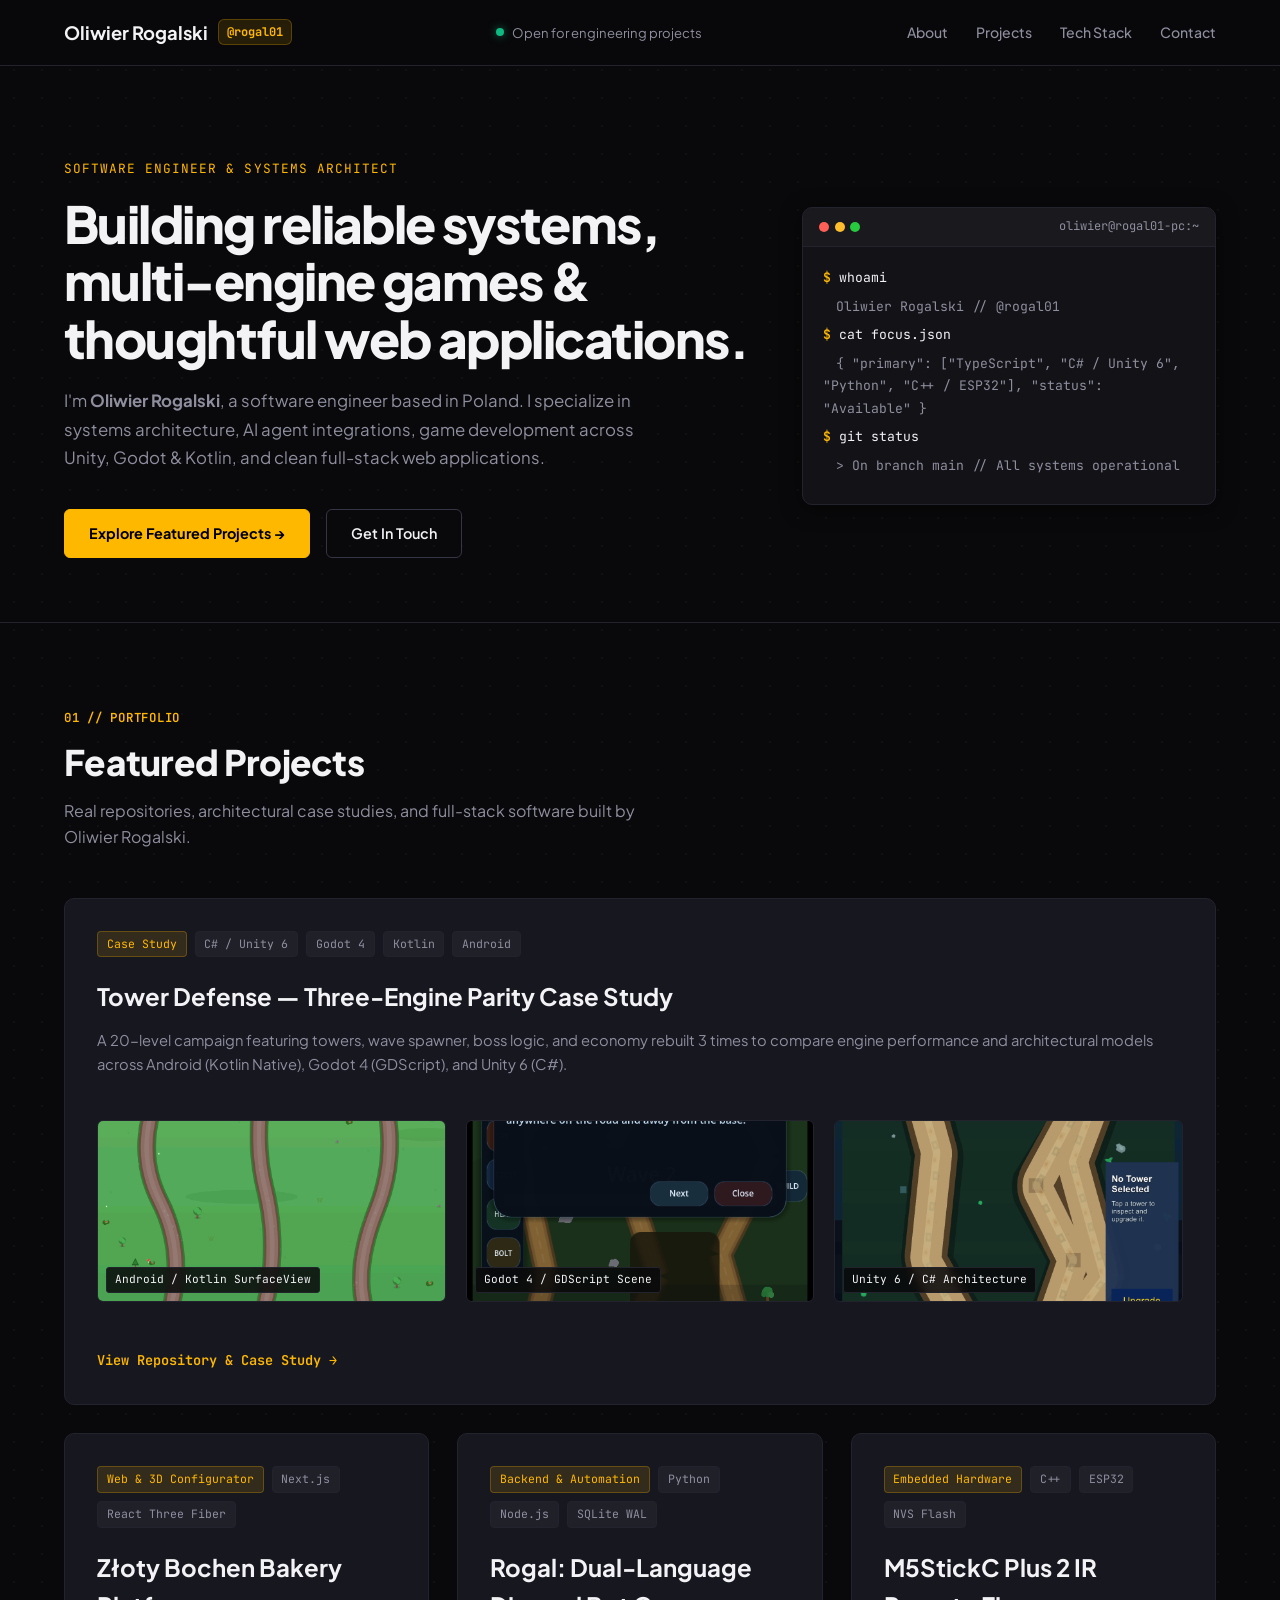
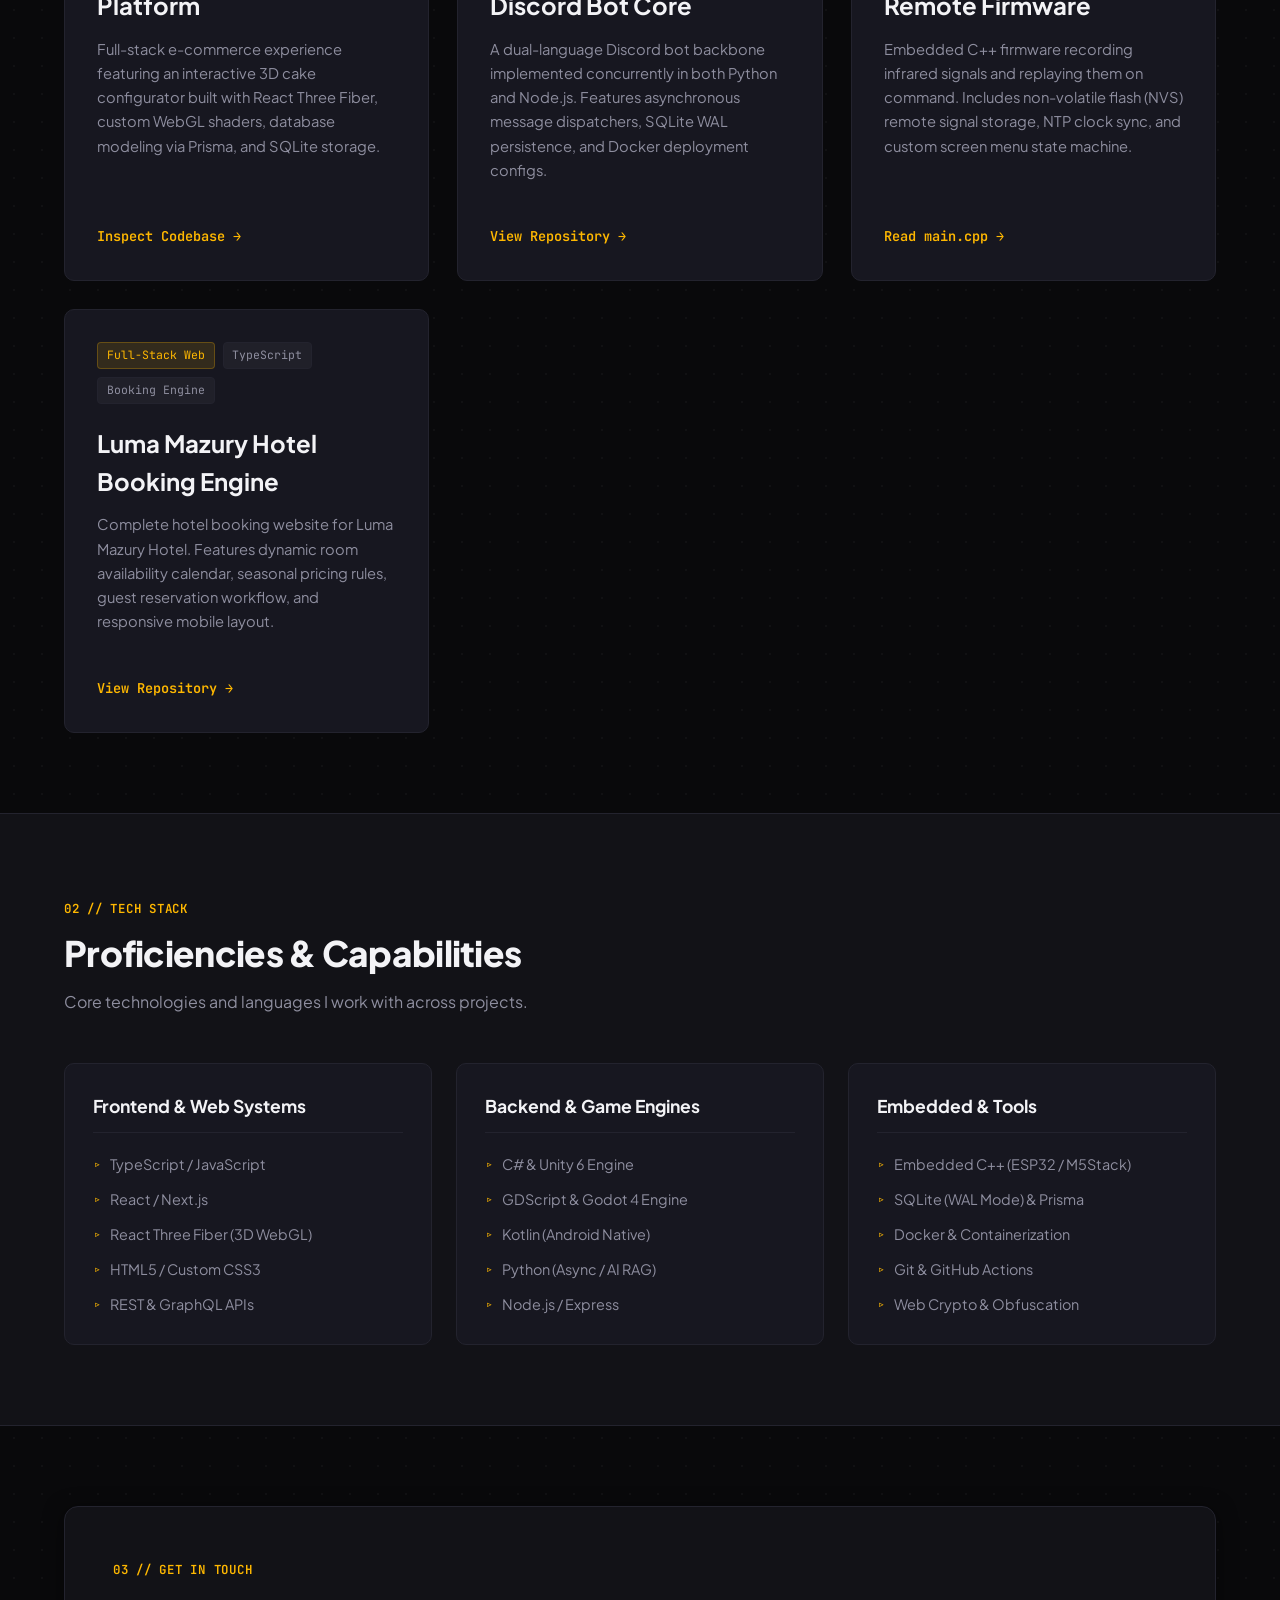
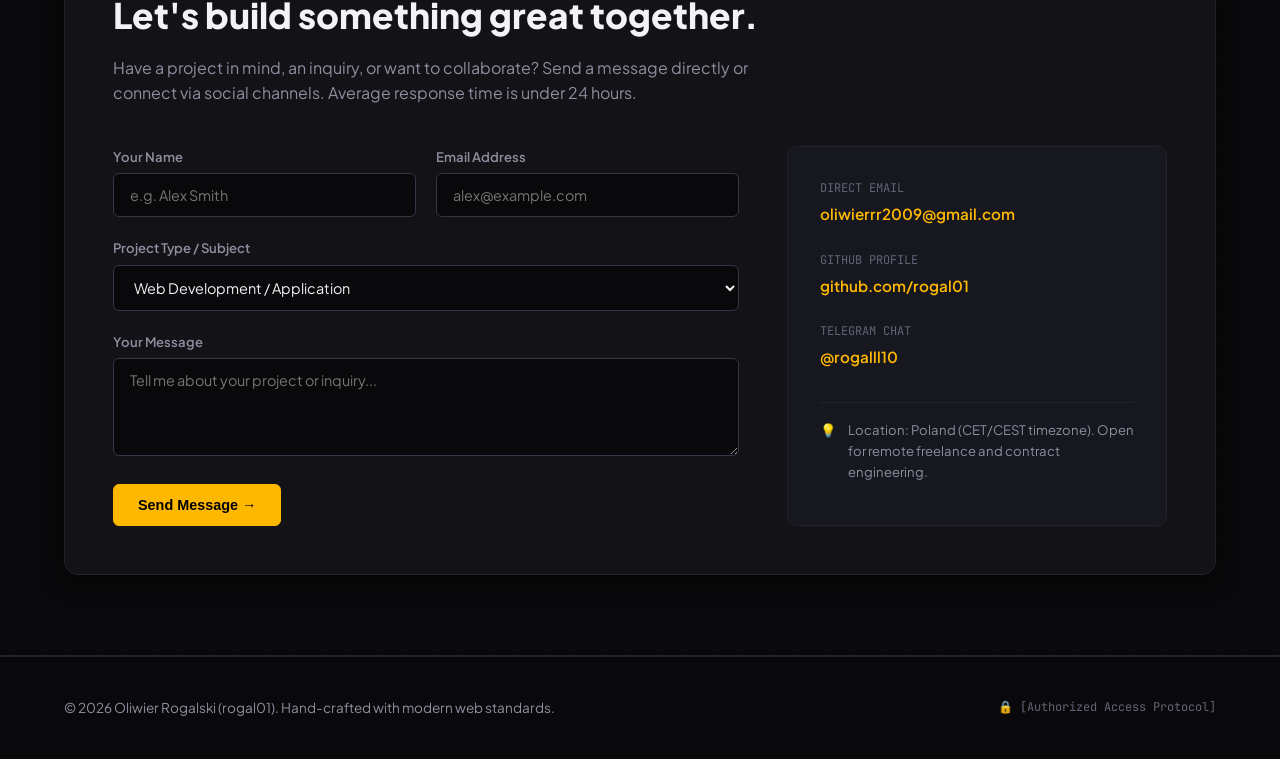
==== commit 5a29fed8: "fix: restore project media screenshots, working contact form, and classy portfolio design" ====
--- a/index.html
+++ b/index.html
@@ -3,337 +3,372 @@
 <head>
   <meta charset="UTF-8">
   <meta name="viewport" content="width=device-width, initial-scale=1.0">
-  <title>Oliwier Rogalski // Software Engineer & Systems Architect</title>
-  <meta name="description" content="Personal developer portfolio of Oliwier Rogalski (rogal01) — Software engineering, AI integrations, multi-engine game dev, and embedded systems.">
-  <meta name="theme-color" content="#0a0a0c">
-  
-  <!-- Human / Editorial Typography -->
+  <title>Oliwier Rogalski — Personal Portfolio & Systems Engineer</title>
+  <meta name="description" content="Personal developer portfolio of Oliwier Rogalski (rogal01) — Systems architecture, game development, AI engineering, and web applications.">
+  <meta name="theme-color" content="#0a0a0d">
+
+  <!-- Classy Typography -->
   <link rel="preconnect" href="https://fonts.googleapis.com">
   <link rel="preconnect" href="https://fonts.gstatic.com" crossorigin>
-  <link href="https://fonts.googleapis.com/css2?family=Plus+Jakarta+Sans:ital,wght@0,300;0,400;0,500;0,600;0,700;0,800;1,400&family=JetBrains+Mono:wght@400;500;700&display=swap" rel="stylesheet">
-  
+  <link href="https://fonts.googleapis.com/css2?family=Plus+Jakarta+Sans:wght@300;400;500;600;700;800&family=JetBrains+Mono:wght@400;500;600&display=swap" rel="stylesheet">
+
   <link rel="stylesheet" href="style.css">
 </head>
 <body>
 
-  <!-- Subtle CRT Ambient Effect -->
-  <div class="crt-overlay"></div>
-
-  <!-- MAIN PUBLIC PORTFOLIO VIEW -->
+  <!-- MAIN PUBLIC PORTFOLIO CONTAINER -->
   <div id="main-portfolio-view">
 
-    <!-- Navbar -->
-    <header class="hud-navbar">
-      <div class="container hud-nav-inner">
+    <!-- Header Navigation -->
+    <header class="navbar">
+      <div class="container nav-inner">
         <a href="#" class="brand-logo">
-          OLIWIER ROGALSKI <span class="tag">rogal01</span>
+          Oliwier Rogalski <span class="badge-dev">@rogal01</span>
         </a>
 
-        <div class="hud-status-bar">
-          <div class="status-pill">
-            <span class="pulse-dot"></span>
-            <span>AVAILABLE FOR BUILD & CONSULT</span>
-          </div>
-          <div class="hud-clock" id="live-clock">16:00:00 UTC</div>
+        <div class="nav-status">
+          <span class="status-dot"></span>
+          <span>Open for engineering projects</span>
         </div>
 
         <nav>
           <ul class="nav-links">
-            <li><a href="#about">// ABOUT</a></li>
-            <li><a href="#projects">// FEATURED PROJECTS</a></li>
-            <li><a href="#skills">// TECH STACK</a></li>
-            <li><a href="#contact">// CONTACT</a></li>
+            <li><a href="#about">About</a></li>
+            <li><a href="#projects">Projects</a></li>
+            <li><a href="#skills">Tech Stack</a></li>
+            <li><a href="#contact">Contact</a></li>
           </ul>
         </nav>
       </div>
     </header>
 
-    <!-- Hero / Intro Section -->
+    <!-- Hero Section -->
     <section id="about" class="hero-section">
       <div class="container hero-grid">
-        <div class="hero-content">
-          <div class="hero-tagline">SOFTWARE ENGINEER & ARCHITECT</div>
-          <h1 class="hero-title">
-            BUILDING <span class="highlight">HIGH-PERFORMANCE</span> SYSTEMS & REFINED DIGITAL EXPERIENCES.
+        <div class="hero-text">
+          <span class="hero-kicker">Software Engineer & Systems Architect</span>
+          <h1 class="hero-headline">
+            Building reliable systems, multi-engine games & thoughtful web applications.
           </h1>
-          <p class="hero-description">
-            Hi, I'm Oliwier Rogalski (<strong>rogal01</strong>). I craft clean systems architectures, AI integrations, multi-engine games, and embedded firmware. Driven by engineering precision and thoughtful design.
+          <p class="hero-bio">
+            I'm <strong>Oliwier Rogalski</strong>, a software engineer based in Poland. I specialize in systems architecture, AI agent integrations, game development across Unity, Godot & Kotlin, and clean full-stack web applications.
           </p>
-          <div class="hero-cta-group">
-            <a href="#projects" class="btn">EXPLORE PROJECTS &rarr;</a>
-            <a href="https://github.com/rogal01" target="_blank" rel="noopener" class="btn btn-secondary">GITHUB PROFILE</a>
-          </div>
-        </div>
-
-        <!-- Real Dev Terminal -->
-        <div class="hero-terminal-card" id="terminal">
-          <div class="terminal-header">
-            <div class="terminal-dots">
-              <span class="dot red"></span>
-              <span class="dot yellow"></span>
-              <span class="dot green"></span>
-            </div>
-            <span>oliwier@rogal01-workstation:~</span>
-          </div>
-          <div class="terminal-body">
-            <div class="terminal-line">
-              <span class="prompt">oliwier@rogal01:~$</span>
-              <span class="cmd">cat bio.json</span>
-            </div>
-            <div class="terminal-line">
-              <span class="output">{ "name": "Oliwier Rogalski", "role": "Software Engineer", "location": "Poland" }</span>
-            </div>
-            <div class="terminal-line">
-              <span class="prompt">oliwier@rogal01:~$</span>
-              <span class="cmd">git log --oneline -n 2</span>
-            </div>
-            <div class="terminal-line">
-              <span class="output">> 177fcba feat: redesign portfolio & core engine</span>
-            </div>
-            <div class="terminal-line">
-              <span class="prompt">oliwier@rogal01:~$</span>
-              <span class="cmd" id="typed-cmd">status --ready</span>
-            </div>
-            <div class="terminal-hint">
-              ⌨️ Developer note: Press keys on your keyboard or inspect DevTools console for hidden developer tools.
-            </div>
+          <div class="hero-actions">
+            <a href="#projects" class="btn btn-primary">Explore Featured Projects &rarr;</a>
+            <a href="#contact" class="btn btn-outline">Get In Touch</a>
+          </div>
+        </div>
+
+        <div class="hero-card">
+          <div class="terminal-bar">
+            <div class="terminal-buttons">
+              <span class="btn-dot close"></span>
+              <span class="btn-dot min"></span>
+              <span class="btn-dot max"></span>
+            </div>
+            <span class="terminal-title">oliwier@rogal01-pc:~</span>
+          </div>
+          <div class="terminal-content">
+            <div class="term-line"><span class="term-prompt">$</span> <span class="term-cmd">whoami</span></div>
+            <div class="term-line"><span class="term-out">Oliwier Rogalski // @rogal01</span></div>
+            <div class="term-line"><span class="term-prompt">$</span> <span class="term-cmd">cat focus.json</span></div>
+            <div class="term-line"><span class="term-out">{ "primary": ["TypeScript", "C# / Unity 6", "Python", "C++ / ESP32"], "status": "Available" }</span></div>
+            <div class="term-line"><span class="term-prompt">$</span> <span class="term-cmd">git status</span></div>
+            <div class="term-line"><span class="term-out">> On branch main // All systems operational</span></div>
           </div>
         </div>
       </div>
     </section>
 
-    <!-- REAL ORIGINAL PROJECTS SHOWCASE -->
-    <section id="projects" class="section-wrapper">
+    <!-- Featured Projects Showcase with Screenshot Galleries -->
+    <section id="projects" class="section">
       <div class="container">
-        <div class="section-header">
-          <div class="section-title-wrap">
-            <span class="section-num">01//</span>
-            <h2 class="section-title">FEATURED PROJECTS</h2>
-          </div>
-          <p class="section-desc">Open-source repositories, multi-engine game architectures, and web applications built by Oliwier Rogalski.</p>
-        </div>
-
-        <div class="bento-grid">
-          
-          <!-- Project 1: Tower Defense Case Study -->
-          <article class="bento-card bento-col-8">
-            <div>
-              <span class="card-tag">Multi-Engine Case Study</span>
-              <h3 class="card-title">Tower Defense Engine Comparison</h3>
-              <p class="card-desc">
-                A comprehensive architectural parity comparison of tower defense game mechanics implemented across three distinct engines: Kotlin (Android Native), Godot 4 (GDScript), and Unity 6 (C#).
-              </p>
-              <div class="card-tech-stack">
-                <span class="tech-badge">Kotlin</span>
-                <span class="tech-badge">Unity 6 / C#</span>
-                <span class="tech-badge">Godot 4 / GDScript</span>
-                <span class="tech-badge">Engine Parity</span>
-              </div>
-            </div>
-            <a href="https://github.com/rogal01/tower-defense-case-study" target="_blank" rel="noopener" class="card-link">INSPECT REPOSITORY &rarr;</a>
+        <div class="section-title-wrap">
+          <span class="section-badge">01 // PORTFOLIO</span>
+          <h2 class="section-title">Featured Projects</h2>
+          <p class="section-subtitle">Real repositories, architectural case studies, and full-stack software built by Oliwier Rogalski.</p>
+        </div>
+
+        <div class="projects-grid">
+
+          <!-- Project 1: Tower Defense Three-Engine Case Study (Hero Card with Real Images) -->
+          <article class="project-card hero-project-card">
+            <div class="project-header-tags">
+              <span class="tag tag-gold">Case Study</span>
+              <span class="tag">C# / Unity 6</span>
+              <span class="tag">Godot 4</span>
+              <span class="tag">Kotlin</span>
+              <span class="tag">Android</span>
+            </div>
+            <h3 class="project-title">Tower Defense — Three-Engine Parity Case Study</h3>
+            <p class="project-description">
+              A 20-level campaign featuring towers, wave spawner, boss logic, and economy rebuilt 3 times to compare engine performance and architectural models across Android (Kotlin Native), Godot 4 (GDScript), and Unity 6 (C#).
+            </p>
+
+            <!-- Original Screenshot Gallery Restored -->
+            <div class="project-gallery">
+              <div class="gallery-card">
+                <img src="media/02-android-gameplay.png" alt="Android Kotlin Gameplay" class="gallery-image">
+                <span class="gallery-tag">Android / Kotlin SurfaceView</span>
+              </div>
+              <div class="gallery-card">
+                <img src="media/04-godot-gameplay.png" alt="Godot 4 Gameplay" class="gallery-image">
+                <span class="gallery-tag">Godot 4 / GDScript Scene</span>
+              </div>
+              <div class="gallery-card">
+                <img src="media/06-unity-gameplay.png" alt="Unity C# Gameplay" class="gallery-image">
+                <span class="gallery-tag">Unity 6 / C# Architecture</span>
+              </div>
+            </div>
+
+            <div class="project-footer">
+              <a href="https://github.com/rogal01/tower-defense-case-study" target="_blank" rel="noopener" class="link-btn">
+                View Repository & Case Study &rarr;
+              </a>
+            </div>
           </article>
 
           <!-- Project 2: Złoty Bochen Bakery -->
-          <article class="bento-card bento-col-4">
-            <div>
-              <span class="card-tag">Web & 3D Configurator</span>
-              <h3 class="card-title">Złoty Bochen Bakery</h3>
-              <p class="card-desc">
-                Next.js e-commerce platform featuring a 3D interactive cake configurator powered by React Three Fiber and WebGL shaders.
-              </p>
-              <div class="card-tech-stack">
-                <span class="tech-badge">Next.js</span>
-                <span class="tech-badge">React Three Fiber</span>
-                <span class="tech-badge">Three.js</span>
-                <span class="tech-badge">TailwindCSS</span>
-              </div>
-            </div>
-            <a href="https://github.com/rogal01/zloty-bochen-bakery" target="_blank" rel="noopener" class="card-link">VIEW PROJECT &rarr;</a>
+          <article class="project-card">
+            <div class="project-header-tags">
+              <span class="tag tag-gold">Web & 3D Configurator</span>
+              <span class="tag">Next.js</span>
+              <span class="tag">React Three Fiber</span>
+            </div>
+            <h3 class="project-title">Złoty Bochen Bakery Platform</h3>
+            <p class="project-description">
+              Full-stack e-commerce experience featuring an interactive 3D cake configurator built with React Three Fiber, custom WebGL shaders, database modeling via Prisma, and SQLite storage.
+            </p>
+            <div class="project-footer">
+              <a href="https://github.com/rogal01/zloty-bochen-bakery" target="_blank" rel="noopener" class="link-btn">
+                Inspect Codebase &rarr;
+              </a>
+            </div>
           </article>
 
           <!-- Project 3: Rogal Bot Core -->
-          <article class="bento-card bento-col-6">
-            <div>
-              <span class="card-tag">Backend & Automation</span>
-              <h3 class="card-title">Rogal Bot Core</h3>
-              <p class="card-desc">
-                A dual-language Discord bot backbone implemented in both Python and Node.js with asynchronous command queues and sqlite state persistence.
-              </p>
-              <div class="card-tech-stack">
-                <span class="tech-badge">Python</span>
-                <span class="tech-badge">Node.js</span>
-                <span class="tech-badge">Discord API</span>
-                <span class="tech-badge">SQLite WAL</span>
-              </div>
-            </div>
-            <a href="https://github.com/rogal01/rogal" target="_blank" rel="noopener" class="card-link">EXPLORE BOT CORE &rarr;</a>
+          <article class="project-card">
+            <div class="project-header-tags">
+              <span class="tag tag-gold">Backend & Automation</span>
+              <span class="tag">Python</span>
+              <span class="tag">Node.js</span>
+              <span class="tag">SQLite WAL</span>
+            </div>
+            <h3 class="project-title">Rogal: Dual-Language Discord Bot Core</h3>
+            <p class="project-description">
+              A dual-language Discord bot backbone implemented concurrently in both Python and Node.js. Features asynchronous message dispatchers, SQLite WAL persistence, and Docker deployment configs.
+            </p>
+            <div class="project-footer">
+              <a href="https://github.com/rogal01/rogal" target="_blank" rel="noopener" class="link-btn">
+                View Repository &rarr;
+              </a>
+            </div>
           </article>
 
           <!-- Project 4: M5StickC Plus 2 IR Remote -->
-          <article class="bento-card bento-col-6">
-            <div>
-              <span class="card-tag">Embedded & Hardware</span>
-              <h3 class="card-title">M5StickC Plus 2 IR Remote</h3>
-              <p class="card-desc">
-                ESP32-based embedded C++ firmware for signal capturing, infrared transmission, and non-volatile flash (NVS) remote memory management.
-              </p>
-              <div class="card-tech-stack">
-                <span class="tech-badge">C++ / Embedded</span>
-                <span class="tech-badge">ESP32</span>
-                <span class="tech-badge">Infrared Protocols</span>
-                <span class="tech-badge">NVS Storage</span>
-              </div>
-            </div>
-            <a href="https://github.com/rogal01/m5stick-ir-project" target="_blank" rel="noopener" class="card-link">VIEW FIRMWARE &rarr;</a>
+          <article class="project-card">
+            <div class="project-header-tags">
+              <span class="tag tag-gold">Embedded Hardware</span>
+              <span class="tag">C++</span>
+              <span class="tag">ESP32</span>
+              <span class="tag">NVS Flash</span>
+            </div>
+            <h3 class="project-title">M5StickC Plus 2 IR Remote Firmware</h3>
+            <p class="project-description">
+              Embedded C++ firmware recording infrared signals and replaying them on command. Includes non-volatile flash (NVS) remote signal storage, NTP clock sync, and custom screen menu state machine.
+            </p>
+            <div class="project-footer">
+              <a href="https://github.com/rogal01/m5stick-ir-project" target="_blank" rel="noopener" class="link-btn">
+                Read main.cpp &rarr;
+              </a>
+            </div>
           </article>
 
           <!-- Project 5: Luma Mazury Hotel -->
-          <article class="bento-card bento-col-12">
-            <div>
-              <span class="card-tag">Full-Stack Application</span>
-              <h3 class="card-title">Luma Mazury Hotel Booking Engine</h3>
-              <p class="card-desc">
-                Complete hotel booking platform for Luma Mazury Hotel. Features room reservation workflows, seasonal pricing engine, and responsive guest portal.
-              </p>
-              <div class="card-tech-stack">
-                <span class="tech-badge">Full-Stack</span>
-                <span class="tech-badge">TypeScript</span>
-                <span class="tech-badge">Booking Engine</span>
-                <span class="tech-badge">Responsive UI</span>
-              </div>
-            </div>
-            <a href="https://github.com/rogal01/luma-mazury-hotel" target="_blank" rel="noopener" class="card-link">VIEW REPOSITORY &rarr;</a>
+          <article class="project-card">
+            <div class="project-header-tags">
+              <span class="tag tag-gold">Full-Stack Web</span>
+              <span class="tag">TypeScript</span>
+              <span class="tag">Booking Engine</span>
+            </div>
+            <h3 class="project-title">Luma Mazury Hotel Booking Engine</h3>
+            <p class="project-description">
+              Complete hotel booking website for Luma Mazury Hotel. Features dynamic room availability calendar, seasonal pricing rules, guest reservation workflow, and responsive mobile layout.
+            </p>
+            <div class="project-footer">
+              <a href="https://github.com/rogal01/luma-mazury-hotel" target="_blank" rel="noopener" class="link-btn">
+                View Repository &rarr;
+              </a>
+            </div>
           </article>
 
         </div>
       </div>
     </section>
 
-    <!-- Skills Matrix -->
-    <section id="skills" class="section-wrapper">
+    <!-- Technical Proficiency Matrix -->
+    <section id="skills" class="section bg-surface">
       <div class="container">
-        <div class="section-header">
-          <div class="section-title-wrap">
-            <span class="section-num">02//</span>
-            <h2 class="section-title">TECHNICAL PROFICIENCY</h2>
-          </div>
-          <p class="section-desc">Languages, engines, and frameworks I use daily across software engineering projects.</p>
-        </div>
-
-        <div class="skills-grid">
-          <div class="skill-box">
-            <div class="skill-box-header">
-              <span class="skill-category">FRONTEND & WEB</span>
-              <span class="skill-icon">🌐</span>
-            </div>
-            <ul class="skill-list">
-              <li class="skill-item">
-                <span>TypeScript / JavaScript</span>
-                <div class="skill-progress-bar"><div class="skill-progress-fill" style="width: 95%;"></div></div>
-              </li>
-              <li class="skill-item">
-                <span>React / Next.js</span>
-                <div class="skill-progress-bar"><div class="skill-progress-fill" style="width: 90%;"></div></div>
-              </li>
-              <li class="skill-item">
-                <span>React Three Fiber / 3D</span>
-                <div class="skill-progress-bar"><div class="skill-progress-fill" style="width: 85%;"></div></div>
-              </li>
+        <div class="section-title-wrap">
+          <span class="section-badge">02 // TECH STACK</span>
+          <h2 class="section-title">Proficiencies & Capabilities</h2>
+          <p class="section-subtitle">Core technologies and languages I work with across projects.</p>
+        </div>
+
+        <div class="skills-columns">
+          <div class="skill-category-card">
+            <h3 class="skill-cat-title">Frontend & Web Systems</h3>
+            <ul class="skill-tags-list">
+              <li>TypeScript / JavaScript</li>
+              <li>React / Next.js</li>
+              <li>React Three Fiber (3D WebGL)</li>
+              <li>HTML5 / Custom CSS3</li>
+              <li>REST & GraphQL APIs</li>
             </ul>
           </div>
 
-          <div class="skill-box">
-            <div class="skill-box-header">
-              <span class="skill-category">BACKEND & SYSTEMS</span>
-              <span class="skill-icon">⚡</span>
-            </div>
-            <ul class="skill-list">
-              <li class="skill-item">
-                <span>C# & Unity 6</span>
-                <div class="skill-progress-bar"><div class="skill-progress-fill" style="width: 92%;"></div></div>
-              </li>
-              <li class="skill-item">
-                <span>GDScript & Godot 4</span>
-                <div class="skill-progress-bar"><div class="skill-progress-fill" style="width: 88%;"></div></div>
-              </li>
-              <li class="skill-item">
-                <span>Python & Node.js</span>
-                <div class="skill-progress-bar"><div class="skill-progress-fill" style="width: 94%;"></div></div>
-              </li>
+          <div class="skill-category-card">
+            <h3 class="skill-cat-title">Backend & Game Engines</h3>
+            <ul class="skill-tags-list">
+              <li>C# & Unity 6 Engine</li>
+              <li>GDScript & Godot 4 Engine</li>
+              <li>Kotlin (Android Native)</li>
+              <li>Python (Async / AI RAG)</li>
+              <li>Node.js / Express</li>
             </ul>
           </div>
 
-          <div class="skill-box">
-            <div class="skill-box-header">
-              <span class="skill-category">EMBEDDED & TOOLS</span>
-              <span class="skill-icon">🛠️</span>
-            </div>
-            <ul class="skill-list">
-              <li class="skill-item">
-                <span>C++ & ESP32 Embedded</span>
-                <div class="skill-progress-bar"><div class="skill-progress-fill" style="width: 86%;"></div></div>
-              </li>
-              <li class="skill-item">
-                <span>SQLite & Docker</span>
-                <div class="skill-progress-bar"><div class="skill-progress-fill" style="width: 88%;"></div></div>
-              </li>
-              <li class="skill-item">
-                <span>Git & GitHub Workflows</span>
-                <div class="skill-progress-bar"><div class="skill-progress-fill" style="width: 96%;"></div></div>
-              </li>
+          <div class="skill-category-card">
+            <h3 class="skill-cat-title">Embedded & Tools</h3>
+            <ul class="skill-tags-list">
+              <li>Embedded C++ (ESP32 / M5Stack)</li>
+              <li>SQLite (WAL Mode) & Prisma</li>
+              <li>Docker & Containerization</li>
+              <li>Git & GitHub Actions</li>
+              <li>Web Crypto & Obfuscation</li>
             </ul>
           </div>
         </div>
       </div>
     </section>
 
-    <!-- Footer -->
-    <footer class="site-footer" id="contact">
-      <div class="container footer-inner">
-        <div>
-          &copy; 2026 <strong>Oliwier Rogalski (rogal01)</strong>. Built with precision.
-        </div>
-        <div class="footer-secret-hint" id="trigger-key-prompt">
-          [?] AUTHORIZED ACCESS KEY REQUIRED
+    <!-- REWORKED WORKING CONTACT SECTION -->
+    <section id="contact" class="section">
+      <div class="container">
+        <div class="contact-card-wrapper">
+          <div class="contact-header-text">
+            <span class="section-badge">03 // GET IN TOUCH</span>
+            <h2 class="contact-title">Let's build something great together.</h2>
+            <p class="contact-subtitle">
+              Have a project in mind, an inquiry, or want to collaborate? Send a message directly or connect via social channels. Average response time is under 24 hours.
+            </p>
+          </div>
+
+          <div class="contact-grid">
+
+            <!-- Interactive Message Form -->
+            <form class="contact-form" id="portfolio-contact-form">
+              <div class="form-row">
+                <div class="form-group">
+                  <label for="c-name" class="field-label">Your Name</label>
+                  <input type="text" id="c-name" name="name" class="field-input" placeholder="e.g. Alex Smith" required>
+                </div>
+                <div class="form-group">
+                  <label for="c-email" class="field-label">Email Address</label>
+                  <input type="email" id="c-email" name="email" class="field-input" placeholder="alex@example.com" required>
+                </div>
+              </div>
+
+              <div class="form-group">
+                <label for="c-subject" class="field-label">Project Type / Subject</label>
+                <select id="c-subject" name="subject" class="field-input field-select">
+                  <option value="Web Development">Web Development / Application</option>
+                  <option value="Game Architecture">Game Development (Unity/Godot)</option>
+                  <option value="AI Integration">AI Integration / Bot Backbone</option>
+                  <option value="General Inquiry">General Engineering Inquiry</option>
+                </select>
+              </div>
+
+              <div class="form-group">
+                <label for="c-message" class="field-label">Your Message</label>
+                <textarea id="c-message" name="message" class="field-input field-textarea" rows="4" placeholder="Tell me about your project or inquiry..." required></textarea>
+              </div>
+
+              <div class="form-actions">
+                <button type="submit" class="btn btn-primary" id="btn-submit-form">
+                  Send Message &rarr;
+                </button>
+                <span class="form-status-msg" id="form-status"></span>
+              </div>
+            </form>
+
+            <!-- Direct Contact Info & Links -->
+            <div class="contact-direct-info">
+              <div class="info-item">
+                <span class="info-label">Direct Email</span>
+                <a href="mailto:oliwierrr2009@gmail.com" class="info-value">oliwierrr2009@gmail.com</a>
+              </div>
+
+              <div class="info-item">
+                <span class="info-label">GitHub Profile</span>
+                <a href="https://github.com/rogal01" target="_blank" rel="noopener" class="info-value">github.com/rogal01</a>
+              </div>
+
+              <div class="info-item">
+                <span class="info-label">Telegram Chat</span>
+                <a href="https://t.me/rogalll10" target="_blank" rel="noopener" class="info-value">@rogalll10</a>
+              </div>
+
+              <div class="info-note">
+                <span class="note-icon">💡</span>
+                <p>Location: Poland (CET/CEST timezone). Open for remote freelance and contract engineering.</p>
+              </div>
+            </div>
+
+          </div>
+        </div>
+      </div>
+    </section>
+
+    <!-- Classy Footer -->
+    <footer class="footer">
+      <div class="container footer-content">
+        <p>&copy; 2026 Oliwier Rogalski (rogal01). Hand-crafted with modern web standards.</p>
+        <div class="vault-access-hint" id="trigger-key-prompt">
+          🔒 [Authorized Access Protocol]
         </div>
       </div>
     </footer>
+
   </div>
 
-  <!-- CYBER GLITCH OVERLAY MODAL -->
-  <div id="glitch-canvas-overlay">
-    <div class="glitch-modal-content">
-      <div class="glitch-title">ROGAL UNBREAKABLE PROTOCOL</div>
-      <div class="glitch-subtitle">STEALTH ACCESS KEY VERIFIED // DECRYPTING VAULT PAYLOAD</div>
-      <div class="glitch-countdown" id="glitch-timer">03</div>
-      <p style="color: var(--text-muted); font-size: 0.85rem;">INITIALIZING ENCRYPTED MEMORY REDIRECT...</p>
+  <!-- ELEGANT VAULT UNLOCK MODAL -->
+  <div id="glitch-canvas-overlay" class="vault-modal-backdrop">
+    <div class="vault-modal">
+      <div class="modal-status-tag">SECURITY KEY VERIFIED</div>
+      <h3 class="modal-title">ACCESSING STEALTH VAULT</h3>
+      <p class="modal-desc">Decrypting essential unofficial project payload into memory...</p>
+      <div class="modal-countdown" id="glitch-timer">3</div>
     </div>
   </div>
 
-  <!-- SECRET ROGAL VAULT VIEW CONTAINER (HIDDEN UNTIL UNLOCKED) -->
+  <!-- SECRET ROGAL VAULT SUB-SITE VIEW (DECRYPTED ON KEYPRESS) -->
   <div id="secret-vault-view">
     <div class="container">
-      
-      <div class="vault-nav-top">
-        <a href="https://github.com/rogal01" target="_blank" rel="noopener" class="btn btn-secondary">
-          &larr; PUBLIC GITHUB PROFILE
-        </a>
-        <button id="btn-exit-vault" class="btn btn-secondary">
-          EXIT VAULT &times;
-        </button>
-      </div>
-
-      <div class="vault-banner">
-        <div class="vault-header-text">
-          <h1>ROGAL STEALTH VAULT</h1>
-          <p>Essential Unofficial Projects & Real Development Activity Ledger</p>
-        </div>
-        <div class="vault-badge">CLASSIFIED ACCESS LEVEL // GRANTED</div>
-      </div>
-
-      <!-- Decrypted Projects Container (Populated ONLY upon key input via vault.js) -->
-      <div class="vault-grid" id="vault-projects-container">
-        <!-- Injected dynamically upon successful SHA-256 decryption -->
+      <div class="vault-top-bar">
+        <a href="https://github.com/rogal01" target="_blank" rel="noopener" class="btn btn-outline">&larr; Return to Portfolio</a>
+        <button id="btn-exit-vault" class="btn btn-outline">Exit Vault &times;</button>
+      </div>
+
+      <div class="vault-header">
+        <span class="vault-status-badge">CLASSIFIED ACCESS LEVEL // GRANTED</span>
+        <h1 class="vault-main-title">Rogal Stealth Vault</h1>
+        <p class="vault-subtitle">Essential Unofficial Projects & Development Activity Ledger</p>
+      </div>
+
+      <!-- Decrypted Projects Container (Populated via vault.js ONLY upon hash verification) -->
+      <div class="vault-projects-grid" id="vault-projects-container">
+        <!-- Dynamically injected -->
       </div>
     </div>
   </div>
--- a/style.css
+++ b/style.css
@@ -1,29 +1,29 @@
-@import url('https://fonts.googleapis.com/css2?family=Plus+Jakarta+Sans:ital,wght@0,300;0,400;0,500;0,600;0,700;0,800;1,400&family=JetBrains+Mono:wght@400;500;700&display=swap');
+@import url('https://fonts.googleapis.com/css2?family=Plus+Jakarta+Sans:wght@300;400;500;600;700;800&family=JetBrains+Mono:wght@400;500;600&display=swap');
 
 :root {
-  --bg-black: #08080a;
-  --surface-dark: #0f0f14;
-  --surface-card: #15151c;
-  --surface-hover: #1c1c26;
-  --rogal-gold: #FFB800;
-  --rogal-gold-glow: rgba(255, 184, 0, 0.15);
-  --rogal-gold-dark: #d99b00;
-  --neon-cyan: #00F0FF;
-  --terminal-green: #10B981;
-  --alert-red: #FF3366;
-  --text-main: #F4F4F7;
-  --text-muted: #9494A3;
-  --border-color: #23232D;
-  --border-highlight: #3B3B4A;
-  
-  --font-display: 'Plus Jakarta Sans', sans-serif;
+  --bg-dark: #09090b;
+  --surface: #121217;
+  --surface-card: #171720;
+  --surface-card-hover: #1e1e29;
+  --accent-gold: #FFB800;
+  --accent-gold-soft: rgba(255, 184, 0, 0.12);
+  --border-color: #23232e;
+  --border-highlight: #353545;
+  --text-main: #F3F3F6;
+  --text-muted: #8E8E9F;
+  --text-dim: #636375;
+  --success-green: #10B981;
+
+  --font-sans: 'Plus Jakarta Sans', sans-serif;
   --font-mono: 'JetBrains Mono', monospace;
 
-  --shadow-gold: 4px 4px 0px var(--rogal-gold);
-  --shadow-gold-hover: 6px 6px 0px var(--rogal-gold);
-}
-
-/* Reset & Base Setup */
+  --shadow-sm: 0 2px 8px rgba(0, 0, 0, 0.4);
+  --shadow-card: 0 4px 20px rgba(0, 0, 0, 0.5);
+  --radius-sm: 6px;
+  --radius-md: 10px;
+  --radius-lg: 14px;
+}
+
 *, *::before, *::after {
   box-sizing: border-box;
   margin: 0;
@@ -32,732 +32,788 @@
 
 html {
   scroll-behavior: smooth;
-  background-color: var(--bg-black);
+  background-color: var(--bg-dark);
   color: var(--text-main);
-  font-family: var(--font-display);
+  font-family: var(--font-sans);
   overflow-x: hidden;
+  -webkit-font-smoothing: antialiased;
 }
 
 body {
   min-height: 100vh;
-  background-color: var(--bg-black);
-  background-image: 
-    radial-gradient(rgba(255, 255, 255, 0.04) 1px, transparent 1px);
-  background-size: 32px 32px;
+  background-color: var(--bg-dark);
+  background-image: radial-gradient(rgba(255, 255, 255, 0.03) 1px, transparent 1px);
+  background-size: 28px 28px;
   line-height: 1.6;
-  -webkit-font-smoothing: antialiased;
-}
-
-/* Custom Scrollbar */
+}
+
+/* Scrollbar */
 ::-webkit-scrollbar {
   width: 8px;
 }
 ::-webkit-scrollbar-track {
-  background: var(--bg-black);
-  border-left: 1px solid var(--border-color);
+  background: var(--bg-dark);
 }
 ::-webkit-scrollbar-thumb {
-  background: var(--rogal-gold);
+  background: #2a2a38;
+  border-radius: 4px;
 }
 ::-webkit-scrollbar-thumb:hover {
-  background: var(--rogal-gold-dark);
-}
-
-/* Typography Utilities */
-h1, h2, h3, h4, h5, h6 {
-  font-family: var(--font-display);
+  background: var(--accent-gold);
+}
+
+.container {
+  width: 100%;
+  max-width: 1200px;
+  margin: 0 auto;
+  padding: 0 1.5rem;
+}
+
+/* Navigation */
+.navbar {
+  position: sticky;
+  top: 0;
+  z-index: 100;
+  background: rgba(9, 9, 11, 0.88);
+  backdrop-filter: blur(16px);
+  border-bottom: 1px solid var(--border-color);
+  padding: 1.1rem 0;
+}
+
+.nav-inner {
+  display: flex;
+  justify-content: space-between;
+  align-items: center;
+}
+
+.brand-logo {
+  font-size: 1.15rem;
+  font-weight: 700;
+  color: var(--text-main);
+  text-decoration: none;
+  display: flex;
+  align-items: center;
+  gap: 0.6rem;
+}
+
+.badge-dev {
+  font-family: var(--font-mono);
+  font-size: 0.75rem;
+  color: var(--accent-gold);
+  background: var(--accent-gold-soft);
+  padding: 0.15rem 0.5rem;
+  border-radius: var(--radius-sm);
+  border: 1px solid rgba(255, 184, 0, 0.25);
+}
+
+.nav-status {
+  display: flex;
+  align-items: center;
+  gap: 0.5rem;
+  font-size: 0.82rem;
+  color: var(--text-muted);
+}
+
+.status-dot {
+  width: 8px;
+  height: 8px;
+  background: var(--success-green);
+  border-radius: 50%;
+  box-shadow: 0 0 8px rgba(16, 185, 129, 0.6);
+}
+
+.nav-links {
+  display: flex;
+  gap: 1.75rem;
+  list-style: none;
+  font-size: 0.88rem;
+  font-weight: 500;
+}
+
+.nav-links a {
+  color: var(--text-muted);
+  text-decoration: none;
+  transition: color 0.2s;
+}
+
+.nav-links a:hover {
+  color: var(--accent-gold);
+}
+
+/* Hero Section */
+.hero-section {
+  padding: 5.5rem 0 4rem;
+  border-bottom: 1px solid var(--border-color);
+}
+
+.hero-grid {
+  display: grid;
+  grid-template-columns: 1.25fr 0.75fr;
+  gap: 3rem;
+  align-items: center;
+}
+
+.hero-kicker {
+  display: inline-block;
+  font-family: var(--font-mono);
+  font-size: 0.8rem;
+  color: var(--accent-gold);
+  text-transform: uppercase;
+  letter-spacing: 0.08em;
+  margin-bottom: 1rem;
+}
+
+.hero-headline {
+  font-size: 3.2rem;
   font-weight: 800;
+  line-height: 1.12;
   letter-spacing: -0.03em;
-  line-height: 1.1;
-}
-
-a {
-  color: inherit;
+  margin-bottom: 1.25rem;
+}
+
+.hero-bio {
+  font-size: 1.05rem;
+  color: var(--text-muted);
+  line-height: 1.7;
+  margin-bottom: 2.25rem;
+  max-width: 600px;
+}
+
+.hero-actions {
+  display: flex;
+  gap: 1rem;
+  flex-wrap: wrap;
+}
+
+/* Buttons */
+.btn {
+  display: inline-flex;
+  align-items: center;
+  justify-content: center;
+  padding: 0.75rem 1.5rem;
+  font-size: 0.9rem;
+  font-weight: 600;
   text-decoration: none;
-}
-
-/* CRT Overlay */
-.crt-overlay {
+  border-radius: var(--radius-sm);
+  transition: transform 0.2s, background 0.2s, border-color 0.2s, box-shadow 0.2s;
+  cursor: pointer;
+}
+
+.btn-primary {
+  background: var(--accent-gold);
+  color: #000000;
+  border: 1px solid var(--accent-gold);
+  font-weight: 700;
+}
+
+.btn-primary:hover {
+  transform: translateY(-2px);
+  box-shadow: 0 4px 16px rgba(255, 184, 0, 0.3);
+}
+
+.btn-outline {
+  background: transparent;
+  color: var(--text-main);
+  border: 1px solid var(--border-highlight);
+}
+
+.btn-outline:hover {
+  border-color: var(--text-main);
+  transform: translateY(-2px);
+}
+
+/* Terminal Card */
+.hero-card {
+  background: var(--surface);
+  border: 1px solid var(--border-color);
+  border-radius: var(--radius-md);
+  box-shadow: var(--shadow-card);
+  overflow: hidden;
+}
+
+.terminal-bar {
+  background: rgba(255, 255, 255, 0.03);
+  border-bottom: 1px solid var(--border-color);
+  padding: 0.6rem 1rem;
+  display: flex;
+  justify-content: space-between;
+  align-items: center;
+  font-family: var(--font-mono);
+  font-size: 0.75rem;
+  color: var(--text-muted);
+}
+
+.terminal-buttons {
+  display: flex;
+  gap: 0.35rem;
+}
+
+.btn-dot {
+  width: 10px;
+  height: 10px;
+  border-radius: 50%;
+}
+.btn-dot.close { background: #FF5F56; }
+.btn-dot.min { background: #FFBD2E; }
+.btn-dot.max { background: #27C93F; }
+
+.terminal-content {
+  padding: 1.25rem;
+  font-family: var(--font-mono);
+  font-size: 0.82rem;
+  line-height: 1.7;
+}
+
+.term-line {
+  margin-bottom: 0.4rem;
+}
+
+.term-prompt {
+  color: var(--accent-gold);
+  font-weight: 600;
+}
+
+.term-cmd {
+  color: var(--text-main);
+}
+
+.term-out {
+  color: var(--text-muted);
+  padding-left: 0.8rem;
+}
+
+/* Sections */
+.section {
+  padding: 5rem 0;
+  border-bottom: 1px solid var(--border-color);
+}
+
+.bg-surface {
+  background: var(--surface);
+}
+
+.section-title-wrap {
+  margin-bottom: 3rem;
+}
+
+.section-badge {
+  font-family: var(--font-mono);
+  font-size: 0.78rem;
+  color: var(--accent-gold);
+  font-weight: 600;
+  text-transform: uppercase;
+  letter-spacing: 0.06em;
+  display: inline-block;
+  margin-bottom: 0.4rem;
+}
+
+.section-title {
+  font-size: 2.2rem;
+  font-weight: 800;
+  letter-spacing: -0.02em;
+  margin-bottom: 0.5rem;
+}
+
+.section-subtitle {
+  color: var(--text-muted);
+  font-size: 1rem;
+  max-width: 600px;
+}
+
+/* Projects Grid */
+.projects-grid {
+  display: grid;
+  grid-template-columns: repeat(auto-fit, minmax(340px, 1fr));
+  gap: 1.75rem;
+}
+
+.hero-project-card {
+  grid-column: 1 / -1;
+}
+
+.project-card {
+  background: var(--surface-card);
+  border: 1px solid var(--border-color);
+  border-radius: var(--radius-md);
+  padding: 2rem;
+  display: flex;
+  flex-direction: column;
+  justify-content: space-between;
+  transition: transform 0.2s, border-color 0.2s, box-shadow 0.2s;
+}
+
+.project-card:hover {
+  border-color: var(--border-highlight);
+  transform: translateY(-3px);
+  box-shadow: var(--shadow-card);
+}
+
+.project-header-tags {
+  display: flex;
+  flex-wrap: wrap;
+  gap: 0.5rem;
+  margin-bottom: 1.25rem;
+}
+
+.tag {
+  font-family: var(--font-mono);
+  font-size: 0.72rem;
+  background: rgba(255, 255, 255, 0.04);
+  border: 1px solid var(--border-color);
+  color: var(--text-muted);
+  padding: 0.2rem 0.55rem;
+  border-radius: 4px;
+}
+
+.tag-gold {
+  color: var(--accent-gold);
+  background: var(--accent-gold-soft);
+  border-color: rgba(255, 184, 0, 0.25);
+}
+
+.project-title {
+  font-size: 1.5rem;
+  font-weight: 700;
+  margin-bottom: 0.75rem;
+  color: var(--text-main);
+}
+
+.project-description {
+  color: var(--text-muted);
+  font-size: 0.92rem;
+  line-height: 1.65;
+  margin-bottom: 1.5rem;
+}
+
+/* Restored Project Gallery */
+.project-gallery {
+  display: grid;
+  grid-template-columns: repeat(auto-fit, minmax(260px, 1fr));
+  gap: 1.25rem;
+  margin: 1.25rem 0 1.75rem;
+}
+
+.gallery-card {
+  background: rgba(0, 0, 0, 0.4);
+  border: 1px solid var(--border-color);
+  border-radius: var(--radius-sm);
+  overflow: hidden;
+  position: relative;
+  transition: border-color 0.2s;
+}
+
+.gallery-card:hover {
+  border-color: var(--accent-gold);
+}
+
+.gallery-image {
+  width: 100%;
+  height: 180px;
+  object-fit: cover;
+  display: block;
+  transition: transform 0.3s;
+}
+
+.gallery-card:hover .gallery-image {
+  transform: scale(1.03);
+}
+
+.gallery-tag {
+  position: absolute;
+  bottom: 0.5rem;
+  left: 0.5rem;
+  background: rgba(9, 9, 11, 0.85);
+  backdrop-filter: blur(4px);
+  color: var(--text-main);
+  font-family: var(--font-mono);
+  font-size: 0.7rem;
+  padding: 0.2rem 0.5rem;
+  border-radius: 3px;
+  border: 1px solid var(--border-color);
+}
+
+.project-footer {
+  margin-top: auto;
+  padding-top: 1rem;
+}
+
+.link-btn {
+  font-family: var(--font-mono);
+  font-size: 0.85rem;
+  font-weight: 600;
+  color: var(--accent-gold);
+  text-decoration: none;
+  display: inline-flex;
+  align-items: center;
+  gap: 0.4rem;
+}
+
+.link-btn:hover {
+  text-decoration: underline;
+}
+
+/* Skills Matrix */
+.skills-columns {
+  display: grid;
+  grid-template-columns: repeat(auto-fit, minmax(300px, 1fr));
+  gap: 1.5rem;
+}
+
+.skill-category-card {
+  background: var(--surface-card);
+  border: 1px solid var(--border-color);
+  border-radius: var(--radius-md);
+  padding: 1.75rem;
+}
+
+.skill-cat-title {
+  font-size: 1.1rem;
+  font-weight: 700;
+  margin-bottom: 1.25rem;
+  color: var(--text-main);
+  border-bottom: 1px solid var(--border-color);
+  padding-bottom: 0.75rem;
+}
+
+.skill-tags-list {
+  list-style: none;
+  display: flex;
+  flex-direction: column;
+  gap: 0.75rem;
+}
+
+.skill-tags-list li {
+  font-size: 0.9rem;
+  color: var(--text-muted);
+  display: flex;
+  align-items: center;
+  gap: 0.5rem;
+}
+
+.skill-tags-list li::before {
+  content: "▹";
+  color: var(--accent-gold);
+  font-family: var(--font-mono);
+}
+
+/* Contact Section */
+.contact-card-wrapper {
+  background: var(--surface);
+  border: 1px solid var(--border-color);
+  border-radius: var(--radius-lg);
+  padding: 3rem;
+  box-shadow: var(--shadow-card);
+}
+
+.contact-title {
+  font-size: 2.2rem;
+  font-weight: 800;
+  margin-bottom: 0.75rem;
+}
+
+.contact-subtitle {
+  color: var(--text-muted);
+  font-size: 1rem;
+  max-width: 680px;
+  margin-bottom: 2.5rem;
+}
+
+.contact-grid {
+  display: grid;
+  grid-template-columns: 1.4fr 0.85fr;
+  gap: 3rem;
+}
+
+.contact-form {
+  display: flex;
+  flex-direction: column;
+  gap: 1.25rem;
+}
+
+.form-row {
+  display: grid;
+  grid-template-columns: 1fr 1fr;
+  gap: 1.25rem;
+}
+
+.form-group {
+  display: flex;
+  flex-direction: column;
+  gap: 0.4rem;
+}
+
+.field-label {
+  font-size: 0.82rem;
+  font-weight: 600;
+  color: var(--text-muted);
+}
+
+.field-input {
+  background: var(--bg-dark);
+  border: 1px solid var(--border-highlight);
+  color: var(--text-main);
+  font-family: var(--font-sans);
+  font-size: 0.9rem;
+  padding: 0.75rem 1rem;
+  border-radius: var(--radius-sm);
+  outline: none;
+  transition: border-color 0.2s, box-shadow 0.2s;
+}
+
+.field-input:focus {
+  border-color: var(--accent-gold);
+  box-shadow: 0 0 0 3px rgba(255, 184, 0, 0.15);
+}
+
+.field-select {
+  cursor: pointer;
+}
+
+.field-textarea {
+  resize: vertical;
+}
+
+.form-actions {
+  display: flex;
+  align-items: center;
+  gap: 1.25rem;
+  margin-top: 0.5rem;
+}
+
+.form-status-msg {
+  font-size: 0.85rem;
+  color: var(--success-green);
+  font-family: var(--font-mono);
+}
+
+.contact-direct-info {
+  display: flex;
+  flex-direction: column;
+  gap: 1.5rem;
+  background: var(--surface-card);
+  border: 1px solid var(--border-color);
+  padding: 2rem;
+  border-radius: var(--radius-md);
+}
+
+.info-item {
+  display: flex;
+  flex-direction: column;
+  gap: 0.25rem;
+}
+
+.info-label {
+  font-family: var(--font-mono);
+  font-size: 0.75rem;
+  color: var(--text-dim);
+  text-transform: uppercase;
+}
+
+.info-value {
+  color: var(--accent-gold);
+  font-weight: 600;
+  font-size: 0.95rem;
+  text-decoration: none;
+}
+
+.info-value:hover {
+  text-decoration: underline;
+}
+
+.info-note {
+  display: flex;
+  gap: 0.75rem;
+  margin-top: 0.5rem;
+  padding-top: 1rem;
+  border-top: 1px solid var(--border-color);
+  font-size: 0.82rem;
+  color: var(--text-muted);
+}
+
+/* Footer */
+.footer {
+  padding: 2.5rem 0;
+  border-top: 1px solid var(--border-color);
+  font-size: 0.85rem;
+  color: var(--text-muted);
+}
+
+.footer-content {
+  display: flex;
+  justify-content: space-between;
+  align-items: center;
+}
+
+.vault-access-hint {
+  font-family: var(--font-mono);
+  font-size: 0.75rem;
+  color: var(--text-dim);
+  cursor: pointer;
+  user-select: none;
+}
+
+.vault-access-hint:hover {
+  color: var(--accent-gold);
+}
+
+/* Classy Vault Unlock Modal */
+.vault-modal-backdrop {
   position: fixed;
   top: 0;
   left: 0;
   width: 100vw;
   height: 100vh;
-  pointer-events: none;
-  z-index: 999;
-  background: linear-gradient(
-    rgba(18, 16, 16, 0) 50%, 
-    rgba(0, 0, 0, 0.2) 50%
-  );
-  background-size: 100% 4px;
-  opacity: 0.4;
-}
-
-/* Layout Containers */
-.container {
-  width: 100%;
-  max-width: 1240px;
-  margin: 0 auto;
-  padding: 0 1.5rem;
-}
-
-/* Header & HUD Navbar */
-.hud-navbar {
-  position: sticky;
-  top: 0;
-  z-index: 100;
-  background: rgba(8, 8, 10, 0.92);
+  background: rgba(9, 9, 11, 0.92);
   backdrop-filter: blur(12px);
-  border-bottom: 1px solid var(--border-color);
-  padding: 1rem 0;
-}
-
-.hud-nav-inner {
-  display: flex;
-  justify-content: space-between;
-  align-items: center;
-}
-
-.brand-logo {
-  display: flex;
-  align-items: center;
-  gap: 0.75rem;
-  font-family: var(--font-display);
+  z-index: 10000;
+  display: none;
+  justify-content: center;
+  align-items: center;
+}
+
+.vault-modal {
+  background: var(--surface);
+  border: 1px solid var(--accent-gold);
+  box-shadow: 0 10px 40px rgba(0, 0, 0, 0.8);
+  padding: 2.5rem;
+  border-radius: var(--radius-lg);
+  text-align: center;
+  max-width: 480px;
+  width: 90%;
+}
+
+.modal-status-tag {
+  font-family: var(--font-mono);
+  font-size: 0.75rem;
+  color: var(--accent-gold);
+  background: var(--accent-gold-soft);
+  display: inline-block;
+  padding: 0.25rem 0.75rem;
+  border-radius: 20px;
+  margin-bottom: 1rem;
+}
+
+.modal-title {
+  font-size: 1.8rem;
   font-weight: 800;
-  font-size: 1.25rem;
-  letter-spacing: -0.01em;
-  color: var(--text-main);
-}
-
-.brand-logo .tag {
-  background: var(--rogal-gold);
-  color: var(--bg-black);
-  padding: 0.15rem 0.5rem;
-  font-size: 0.75rem;
-  font-family: var(--font-mono);
-  font-weight: 700;
-}
-
-.hud-status-bar {
-  display: flex;
-  align-items: center;
-  gap: 1.5rem;
-  font-size: 0.8rem;
-  color: var(--text-muted);
-  font-family: var(--font-mono);
-}
-
-.status-pill {
-  display: flex;
-  align-items: center;
-  gap: 0.5rem;
-  background: rgba(16, 185, 129, 0.08);
-  border: 1px solid rgba(16, 185, 129, 0.4);
-  color: var(--terminal-green);
-  padding: 0.25rem 0.75rem;
-  font-weight: 600;
-  border-radius: 4px;
-}
-
-.pulse-dot {
-  width: 7px;
-  height: 7px;
-  background-color: var(--terminal-green);
-  border-radius: 50%;
-  animation: pulse 1.5s infinite;
-}
-
-@keyframes pulse {
-  0% { transform: scale(0.95); box-shadow: 0 0 0 0 rgba(16, 185, 129, 0.7); }
-  70% { transform: scale(1); box-shadow: 0 0 0 6px rgba(16, 185, 129, 0); }
-  100% { transform: scale(0.95); box-shadow: 0 0 0 0 rgba(16, 185, 129, 0); }
-}
-
-.hud-clock {
-  font-family: var(--font-mono);
-  color: var(--rogal-gold);
-  font-weight: 600;
-}
-
-.nav-links {
-  display: flex;
-  gap: 1.5rem;
-  list-style: none;
-  font-size: 0.85rem;
-  font-weight: 600;
-  font-family: var(--font-mono);
-}
-
-.nav-links a {
-  color: var(--text-muted);
-  transition: color 0.2s;
-}
-
-.nav-links a:hover {
-  color: var(--rogal-gold);
-}
-
-/* Hero Section */
-.hero-section {
-  padding: 5.5rem 0 4rem;
-  border-bottom: 1px solid var(--border-color);
-  position: relative;
-}
-
-.hero-grid {
-  display: grid;
-  grid-template-columns: 1.2fr 0.8fr;
-  gap: 3.5rem;
-  align-items: center;
-}
-
-.hero-tagline {
-  display: inline-block;
-  background: var(--surface-card);
-  border: 1px solid var(--border-color);
-  color: var(--rogal-gold);
-  font-size: 0.75rem;
-  font-weight: 700;
-  font-family: var(--font-mono);
-  padding: 0.35rem 0.85rem;
-  margin-bottom: 1.25rem;
-  letter-spacing: 0.05em;
-  border-radius: 4px;
-}
-
-.hero-title {
-  font-size: 3.8rem;
+  margin-bottom: 0.5rem;
+}
+
+.modal-desc {
+  color: var(--text-muted);
+  font-size: 0.9rem;
+  margin-bottom: 1.5rem;
+}
+
+.modal-countdown {
+  font-size: 3rem;
   font-weight: 800;
-  color: var(--text-main);
-  margin-bottom: 1.25rem;
-  letter-spacing: -0.03em;
-}
-
-.hero-title span.highlight {
-  color: var(--rogal-gold);
-}
-
-.hero-description {
-  font-size: 1.1rem;
-  color: var(--text-muted);
-  max-width: 620px;
-  margin-bottom: 2.25rem;
-  line-height: 1.7;
-}
-
-.hero-cta-group {
-  display: flex;
-  gap: 1rem;
-  flex-wrap: wrap;
-}
-
-/* Buttons */
-.btn {
-  display: inline-flex;
-  align-items: center;
-  justify-content: center;
-  gap: 0.75rem;
-  font-family: var(--font-mono);
-  font-weight: 700;
-  font-size: 0.88rem;
-  padding: 0.85rem 1.75rem;
-  border: 1px solid var(--rogal-gold);
-  background: var(--rogal-gold);
-  color: var(--bg-black);
-  box-shadow: var(--shadow-gold);
-  cursor: pointer;
-  transition: transform 0.15s, box-shadow 0.15s;
-  border-radius: 4px;
-}
-
-.btn:hover {
-  transform: translate(-2px, -2px);
-  box-shadow: var(--shadow-gold-hover);
-}
-
-.btn-secondary {
-  background: transparent;
-  color: var(--text-main);
-  border: 1px solid var(--border-highlight);
-  box-shadow: 4px 4px 0px var(--border-highlight);
-}
-
-.btn-secondary:hover {
-  border-color: var(--text-main);
-  box-shadow: 6px 6px 0px var(--text-main);
-}
-
-/* Terminal Widget */
-.hero-terminal-card {
-  background: var(--surface-dark);
-  border: 1px solid var(--border-color);
-  box-shadow: 6px 6px 0px rgba(0, 0, 0, 0.6);
-  border-radius: 6px;
-  overflow: hidden;
-}
-
-.terminal-header {
-  background: var(--surface-card);
-  border-bottom: 1px solid var(--border-color);
-  padding: 0.65rem 1rem;
-  display: flex;
-  justify-content: space-between;
-  align-items: center;
-  font-size: 0.75rem;
-  font-family: var(--font-mono);
-  color: var(--text-muted);
-}
-
-.terminal-dots {
-  display: flex;
-  gap: 0.4rem;
-}
-
-.dot {
-  width: 10px;
-  height: 10px;
-  border-radius: 50%;
-}
-.dot.red { background: #FF5F56; }
-.dot.yellow { background: #FFBD2E; }
-.dot.green { background: #27C93F; }
-
-.terminal-body {
-  padding: 1.25rem;
-  font-family: var(--font-mono);
-  font-size: 0.85rem;
-  line-height: 1.7;
-}
-
-.terminal-line {
-  margin-bottom: 0.5rem;
-}
-
-.terminal-line .prompt {
-  color: var(--rogal-gold);
-  font-weight: 700;
-  margin-right: 0.5rem;
-}
-
-.terminal-line .cmd {
-  color: var(--text-main);
-}
-
-.terminal-line .output {
-  color: var(--text-muted);
-  padding-left: 1rem;
-  font-size: 0.8rem;
-}
-
-.terminal-hint {
-  margin-top: 1rem;
-  padding: 0.65rem;
-  background: rgba(255, 184, 0, 0.04);
-  border: 1px dashed rgba(255, 184, 0, 0.4);
-  color: var(--rogal-gold);
-  font-size: 0.75rem;
-  text-align: center;
-  border-radius: 4px;
-}
-
-/* Section Headings */
-.section-wrapper {
-  padding: 5rem 0;
-  border-bottom: 1px solid var(--border-color);
-}
-
-.section-header {
-  margin-bottom: 3rem;
-  display: flex;
-  justify-content: space-between;
-  align-items: flex-end;
-}
-
-.section-title-wrap {
-  display: flex;
-  align-items: center;
-  gap: 1rem;
-}
-
-.section-num {
-  font-family: var(--font-mono);
-  font-size: 1.1rem;
-  color: var(--rogal-gold);
-  font-weight: 700;
-}
-
-.section-title {
-  font-size: 2.2rem;
-  font-weight: 800;
-}
-
-.section-desc {
-  color: var(--text-muted);
-  font-size: 0.95rem;
-  max-width: 480px;
-}
-
-/* Bento Grid Showcase */
-.bento-grid {
-  display: grid;
-  grid-template-columns: repeat(12, 1fr);
-  gap: 1.5rem;
-}
-
-.bento-card {
-  background: var(--surface-dark);
-  border: 1px solid var(--border-color);
-  padding: 2rem;
-  border-radius: 6px;
-  transition: border-color 0.2s, transform 0.2s;
-  display: flex;
-  flex-direction: column;
-  justify-content: space-between;
-}
-
-.bento-card:hover {
-  border-color: var(--rogal-gold);
-  transform: translateY(-2px);
-}
-
-.bento-col-8 { grid-column: span 8; }
-.bento-col-4 { grid-column: span 4; }
-.bento-col-6 { grid-column: span 6; }
-.bento-col-12 { grid-column: span 12; }
-
-.card-tag {
-  align-self: flex-start;
-  background: rgba(255, 184, 0, 0.08);
-  color: var(--rogal-gold);
-  border: 1px solid rgba(255, 184, 0, 0.3);
-  font-size: 0.7rem;
-  font-weight: 700;
-  font-family: var(--font-mono);
-  padding: 0.2rem 0.6rem;
-  border-radius: 4px;
-  margin-bottom: 1rem;
-}
-
-.card-title {
-  font-size: 1.7rem;
-  font-weight: 800;
-  margin-bottom: 0.75rem;
-  color: var(--text-main);
-}
-
-.card-desc {
-  color: var(--text-muted);
-  font-size: 0.92rem;
-  margin-bottom: 1.5rem;
-  line-height: 1.6;
-}
-
-.card-tech-stack {
-  display: flex;
-  flex-wrap: wrap;
-  gap: 0.5rem;
-  margin-bottom: 1.5rem;
-}
-
-.tech-badge {
-  background: var(--surface-card);
-  border: 1px solid var(--border-highlight);
-  color: var(--text-main);
-  font-size: 0.75rem;
-  font-family: var(--font-mono);
-  padding: 0.2rem 0.55rem;
-  border-radius: 3px;
-}
-
-.card-link {
-  display: inline-flex;
-  align-items: center;
-  gap: 0.5rem;
-  font-size: 0.85rem;
-  font-weight: 700;
-  font-family: var(--font-mono);
-  color: var(--rogal-gold);
-}
-
-.card-link:hover {
-  text-decoration: underline;
-}
-
-/* Skills Grid */
-.skills-grid {
-  display: grid;
-  grid-template-columns: repeat(auto-fit, minmax(300px, 1fr));
-  gap: 1.5rem;
-}
-
-.skill-box {
-  background: var(--surface-dark);
-  border: 1px solid var(--border-color);
-  padding: 1.75rem;
-  border-radius: 6px;
-}
-
-.skill-box-header {
-  display: flex;
-  justify-content: space-between;
-  align-items: center;
-  margin-bottom: 1.25rem;
-  border-bottom: 1px solid var(--border-color);
-  padding-bottom: 0.85rem;
-}
-
-.skill-category {
-  font-size: 1rem;
-  font-weight: 800;
-  color: var(--text-main);
-}
-
-.skill-list {
-  list-style: none;
-  display: flex;
-  flex-direction: column;
-  gap: 0.85rem;
-  font-size: 0.88rem;
-}
-
-.skill-item {
-  display: flex;
-  justify-content: space-between;
-  align-items: center;
-}
-
-.skill-progress-bar {
-  width: 100px;
-  height: 6px;
-  background: var(--surface-card);
-  border: 1px solid var(--border-highlight);
-  border-radius: 3px;
-  overflow: hidden;
-}
-
-.skill-progress-fill {
-  height: 100%;
-  background: var(--rogal-gold);
-}
-
-/* Footer */
-.site-footer {
-  padding: 3rem 0;
-  background: var(--bg-black);
-  border-top: 1px solid var(--border-color);
-  font-size: 0.85rem;
-  color: var(--text-muted);
-}
-
-.footer-inner {
-  display: flex;
-  justify-content: space-between;
-  align-items: center;
-}
-
-.footer-secret-hint {
-  font-family: var(--font-mono);
-  font-size: 0.75rem;
-  color: var(--border-highlight);
-  cursor: pointer;
-  user-select: none;
-  transition: color 0.2s;
-}
-
-.footer-secret-hint:hover {
-  color: var(--rogal-gold);
-}
-
-/* ==========================================================================
-   CYBER GLITCH OVERLAY & STEALTH VAULT STYLING
-   ========================================================================== */
-
-#glitch-canvas-overlay {
-  position: fixed;
-  top: 0;
-  left: 0;
-  width: 100vw;
-  height: 100vh;
-  z-index: 10000;
-  background: #000000;
-  display: none;
-  flex-direction: column;
-  justify-content: center;
-  align-items: center;
-}
-
-.glitch-modal-content {
-  text-align: center;
-  z-index: 10001;
-  padding: 2.5rem;
-  background: rgba(8, 8, 10, 0.95);
-  border: 2px solid var(--rogal-gold);
-  box-shadow: 0 0 30px rgba(255, 184, 0, 0.35);
-  max-width: 600px;
-  border-radius: 6px;
-}
-
-.glitch-title {
-  font-size: 2.2rem;
-  font-weight: 800;
-  color: var(--rogal-gold);
-  margin-bottom: 0.5rem;
-}
-
-.glitch-subtitle {
-  font-size: 0.9rem;
-  font-family: var(--font-mono);
-  color: var(--neon-cyan);
-  margin-bottom: 1.5rem;
-}
-
-.glitch-countdown {
-  font-size: 3.5rem;
-  font-weight: 800;
-  font-family: var(--font-mono);
-  color: var(--text-main);
-  margin-bottom: 1rem;
-}
-
-/* Secret Rogal Vault Section */
+  font-family: var(--font-mono);
+  color: var(--accent-gold);
+}
+
+/* Secret Vault View */
 #secret-vault-view {
   display: none;
   min-height: 100vh;
-  background-color: #050507;
-  background-image: radial-gradient(rgba(255, 184, 0, 0.08) 1px, transparent 1px);
-  background-size: 24px 24px;
   padding: 4rem 0;
 }
 
-.vault-nav-top {
+.vault-top-bar {
   display: flex;
   justify-content: space-between;
-  align-items: center;
   margin-bottom: 2rem;
-  border-bottom: 1px solid var(--border-color);
-  padding-bottom: 1rem;
-}
-
-.vault-banner {
+}
+
+.vault-header {
+  margin-bottom: 3rem;
+}
+
+.vault-status-badge {
+  font-family: var(--font-mono);
+  font-size: 0.78rem;
+  color: #ef4444;
+  background: rgba(239, 68, 68, 0.12);
+  border: 1px solid rgba(239, 68, 68, 0.3);
+  padding: 0.25rem 0.75rem;
+  border-radius: var(--radius-sm);
+  display: inline-block;
+  margin-bottom: 1rem;
+}
+
+.vault-main-title {
+  font-size: 2.8rem;
+  font-weight: 800;
+  color: var(--accent-gold);
+  margin-bottom: 0.5rem;
+}
+
+.vault-subtitle {
+  color: var(--text-muted);
+  font-size: 1rem;
+}
+
+.vault-projects-grid {
+  display: grid;
+  grid-template-columns: repeat(auto-fit, minmax(420px, 1fr));
+  gap: 2rem;
+}
+
+.vault-project-card {
   background: var(--surface-card);
-  border: 2px solid var(--rogal-gold);
-  box-shadow: var(--shadow-gold);
+  border: 1px solid var(--accent-gold);
+  box-shadow: 0 4px 20px rgba(255, 184, 0, 0.1);
   padding: 2rem;
-  margin-bottom: 3rem;
-  display: flex;
-  justify-content: space-between;
-  align-items: center;
-  flex-wrap: wrap;
-  gap: 1.5rem;
-  border-radius: 6px;
-}
-
-.vault-header-text h1 {
-  font-size: 2.5rem;
-  color: var(--rogal-gold);
-  margin-bottom: 0.25rem;
-}
-
-.vault-header-text p {
-  color: var(--text-muted);
-  font-size: 0.95rem;
-}
-
-.vault-badge {
-  background: var(--alert-red);
-  color: #ffffff;
-  padding: 0.4rem 1rem;
-  font-weight: 800;
-  font-size: 0.8rem;
-  font-family: var(--font-mono);
-  border-radius: 4px;
-}
-
-.vault-grid {
-  display: grid;
-  grid-template-columns: repeat(auto-fit, minmax(450px, 1fr));
-  gap: 2rem;
-}
-
-.vault-card {
-  background: var(--surface-dark);
-  border: 1px solid var(--rogal-gold);
-  box-shadow: 6px 6px 0px rgba(255, 184, 0, 0.6);
-  padding: 2rem;
-  border-radius: 6px;
+  border-radius: var(--radius-md);
   display: flex;
   flex-direction: column;
   justify-content: space-between;
 }
 
-.vault-card-header {
-  display: flex;
-  justify-content: space-between;
-  align-items: center;
-  margin-bottom: 1.25rem;
-}
-
-.vault-project-type {
+.vault-card-type {
+  font-family: var(--font-mono);
   font-size: 0.75rem;
-  font-family: var(--font-mono);
-  color: var(--neon-cyan);
-  font-weight: 700;
+  color: var(--accent-gold);
+  margin-bottom: 0.75rem;
 }
 
 .vault-card-title {
-  font-size: 2rem;
+  font-size: 1.8rem;
   font-weight: 800;
-  color: var(--text-main);
-  margin-bottom: 1rem;
+  margin-bottom: 0.75rem;
 }
 
 .vault-card-desc {
   color: var(--text-muted);
-  font-size: 0.95rem;
+  font-size: 0.92rem;
+  line-height: 1.65;
   margin-bottom: 1.5rem;
-  line-height: 1.6;
-}
-
-.blueprint-box {
-  background: #000000;
-  border: 1px dashed var(--border-highlight);
-  padding: 1.25rem;
-  font-size: 0.8rem;
-  font-family: var(--font-mono);
-  color: var(--terminal-green);
+}
+
+.vault-blueprint {
+  background: rgba(0, 0, 0, 0.5);
+  border: 1px solid var(--border-color);
+  padding: 1rem;
+  font-family: var(--font-mono);
+  font-size: 0.78rem;
+  color: var(--success-green);
+  border-radius: var(--radius-sm);
   margin-bottom: 1.5rem;
-  overflow-x: auto;
-  border-radius: 4px;
-}
-
-.blueprint-title {
-  color: var(--rogal-gold);
-  font-weight: 700;
-  margin-bottom: 0.5rem;
-}
-
-/* Responsive Rules */
-@media (max-width: 992px) {
+}
+
+/* Responsive */
+@media (max-width: 900px) {
   .hero-grid {
     grid-template-columns: 1fr;
     gap: 2rem;
   }
-  .hero-title {
-    font-size: 3rem;
-  }
-  .bento-col-8, .bento-col-4, .bento-col-6 {
-    grid-column: span 12;
-  }
-}
-
-@media (max-width: 600px) {
-  .hero-title {
-    font-size: 2.2rem;
-  }
-  .vault-grid {
+  .contact-grid {
     grid-template-columns: 1fr;
   }
-  .hud-status-bar {
-    display: none;
+  .form-row {
+    grid-template-columns: 1fr;
   }
-}
+  .hero-headline {
+    font-size: 2.5rem;
+  }
+}
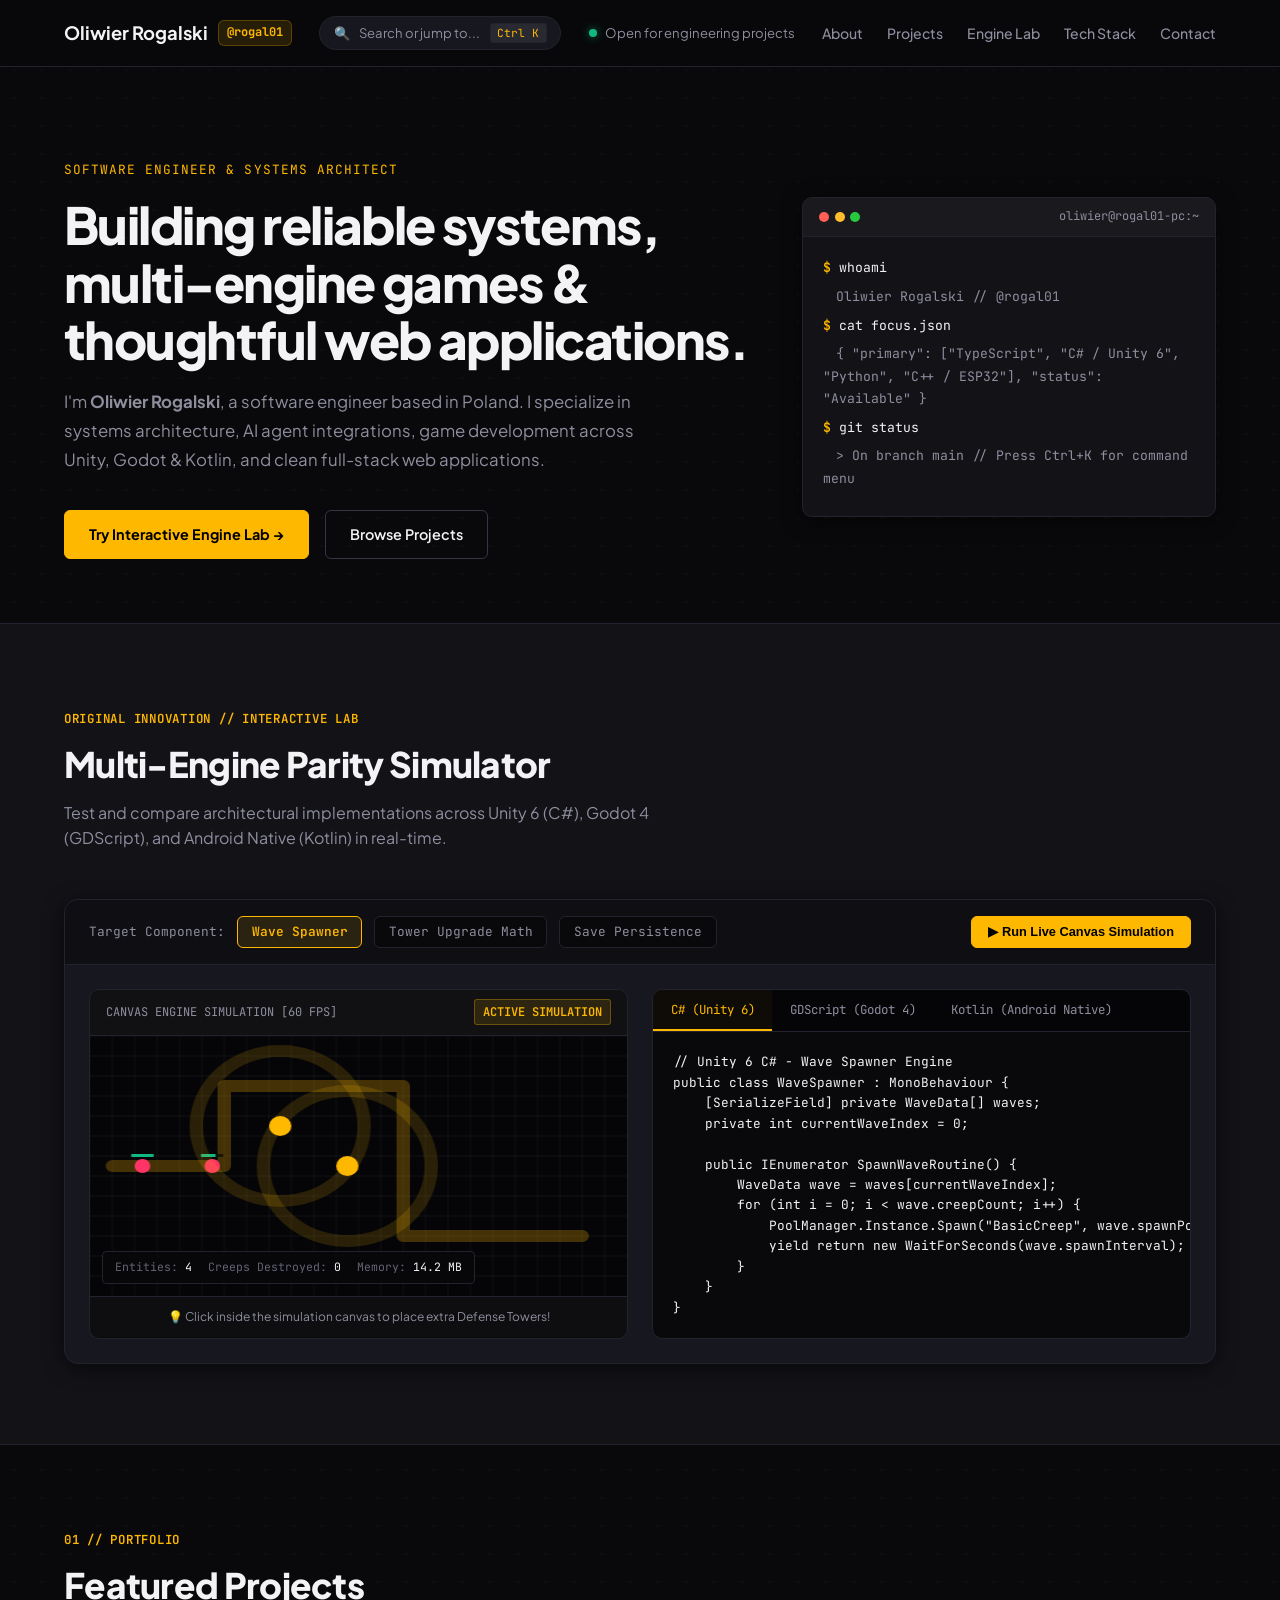
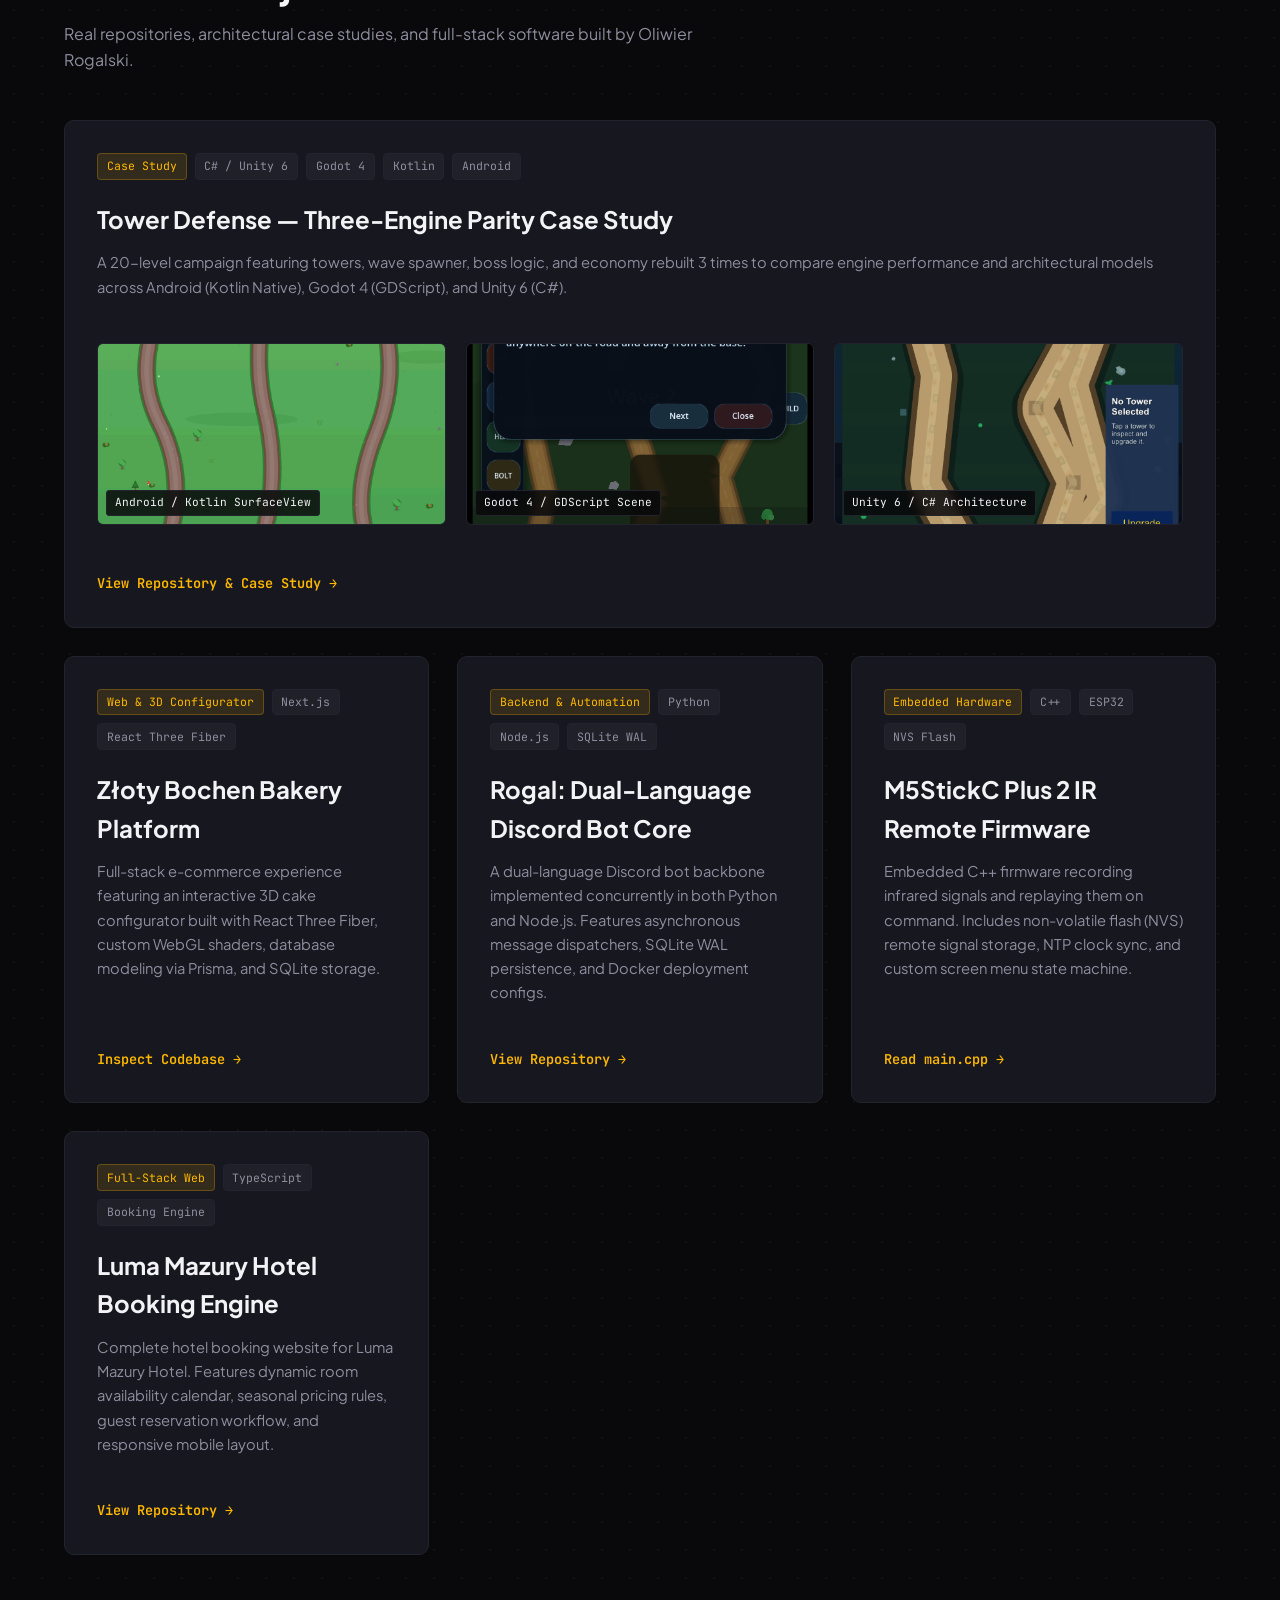
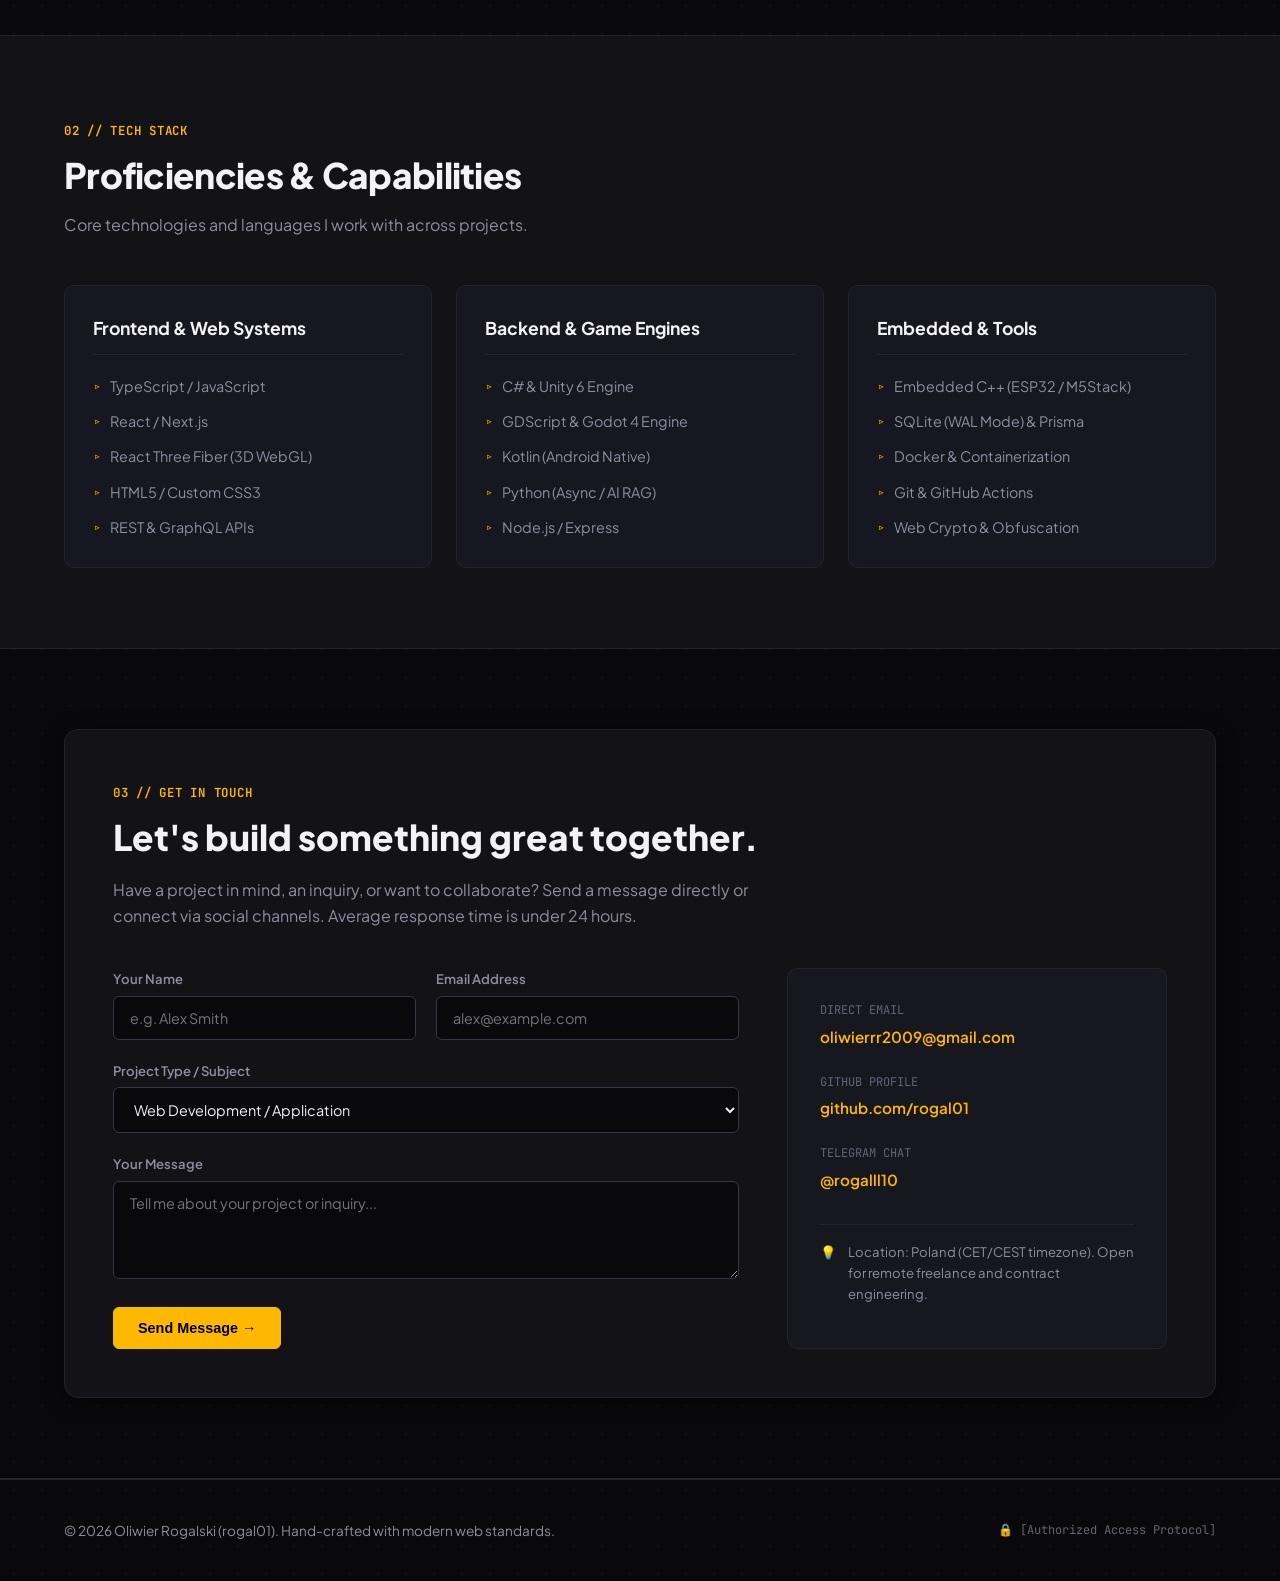
==== commit 6a3817c1: "feat: add interactive Multi-Engine Parity Simulator Lab & Raycast Command Palette (Ctrl+K)" ====
--- a/index.html
+++ b/index.html
@@ -4,13 +4,13 @@
   <meta charset="UTF-8">
   <meta name="viewport" content="width=device-width, initial-scale=1.0">
   <title>Oliwier Rogalski — Personal Portfolio & Systems Engineer</title>
-  <meta name="description" content="Personal developer portfolio of Oliwier Rogalski (rogal01) — Systems architecture, game development, AI engineering, and web applications.">
+  <meta name="description" content="Personal developer portfolio of Oliwier Rogalski (rogal01) — Systems architecture, game development, AI engineering, and embedded systems.">
   <meta name="theme-color" content="#0a0a0d">
 
   <!-- Classy Typography -->
   <link rel="preconnect" href="https://fonts.googleapis.com">
   <link rel="preconnect" href="https://fonts.gstatic.com" crossorigin>
-  <link href="https://fonts.googleapis.com/css2?family=Plus+Jakarta+Sans:wght@300;400;500;600;700;800&family=JetBrains+Mono:wght@400;500;600&display=swap" rel="stylesheet">
+  <link href="https://fonts.googleapis.com/css2?family=Plus+Jakarta+Sans:wght@300;400;500;600;700;800&family=JetBrains+Mono:wght@400;500;600;700&display=swap" rel="stylesheet">
 
   <link rel="stylesheet" href="style.css">
 </head>
@@ -26,6 +26,14 @@
           Oliwier Rogalski <span class="badge-dev">@rogal01</span>
         </a>
 
+        <div class="nav-center-actions">
+          <button class="cmd-palette-trigger" id="btn-open-cmd">
+            <span class="cmd-icon">🔍</span>
+            <span>Search or jump to...</span>
+            <kbd class="kbd-shortcut">Ctrl K</kbd>
+          </button>
+        </div>
+
         <div class="nav-status">
           <span class="status-dot"></span>
           <span>Open for engineering projects</span>
@@ -35,6 +43,7 @@
           <ul class="nav-links">
             <li><a href="#about">About</a></li>
             <li><a href="#projects">Projects</a></li>
+            <li><a href="#engine-lab">Engine Lab</a></li>
             <li><a href="#skills">Tech Stack</a></li>
             <li><a href="#contact">Contact</a></li>
           </ul>
@@ -54,8 +63,8 @@
             I'm <strong>Oliwier Rogalski</strong>, a software engineer based in Poland. I specialize in systems architecture, AI agent integrations, game development across Unity, Godot & Kotlin, and clean full-stack web applications.
           </p>
           <div class="hero-actions">
-            <a href="#projects" class="btn btn-primary">Explore Featured Projects &rarr;</a>
-            <a href="#contact" class="btn btn-outline">Get In Touch</a>
+            <a href="#engine-lab" class="btn btn-primary">Try Interactive Engine Lab &rarr;</a>
+            <a href="#projects" class="btn btn-outline">Browse Projects</a>
           </div>
         </div>
 
@@ -74,7 +83,67 @@
             <div class="term-line"><span class="term-prompt">$</span> <span class="term-cmd">cat focus.json</span></div>
             <div class="term-line"><span class="term-out">{ "primary": ["TypeScript", "C# / Unity 6", "Python", "C++ / ESP32"], "status": "Available" }</span></div>
             <div class="term-line"><span class="term-prompt">$</span> <span class="term-cmd">git status</span></div>
-            <div class="term-line"><span class="term-out">> On branch main // All systems operational</span></div>
+            <div class="term-line"><span class="term-out">> On branch main // Press Ctrl+K for command menu</span></div>
+          </div>
+        </div>
+      </div>
+    </section>
+
+    <!-- ORIGINAL FEATURE: INTERACTIVE ENGINE PARITY SIMULATION LAB -->
+    <section id="engine-lab" class="section bg-surface">
+      <div class="container">
+        <div class="section-title-wrap">
+          <span class="section-badge">ORIGINAL INNOVATION // INTERACTIVE LAB</span>
+          <h2 class="section-title">Multi-Engine Parity Simulator</h2>
+          <p class="section-subtitle">Test and compare architectural implementations across Unity 6 (C#), Godot 4 (GDScript), and Android Native (Kotlin) in real-time.</p>
+        </div>
+
+        <div class="lab-card">
+          <div class="lab-controls-bar">
+            <div class="lab-system-selector">
+              <span class="lab-label">Target Component:</span>
+              <button class="lab-tab-btn active" data-system="spawner">Wave Spawner</button>
+              <button class="lab-tab-btn" data-system="upgrade">Tower Upgrade Math</button>
+              <button class="lab-tab-btn" data-system="save">Save Persistence</button>
+            </div>
+            <button class="btn btn-primary btn-sm" id="btn-run-simulation">
+              ▶ Run Live Canvas Simulation
+            </button>
+          </div>
+
+          <div class="lab-content-grid">
+
+            <!-- Interactive Canvas Game Simulation Window -->
+            <div class="lab-sim-window">
+              <div class="sim-header">
+                <span>CANVAS ENGINE SIMULATION [60 FPS]</span>
+                <span class="sim-badge" id="sim-status-badge">READY</span>
+              </div>
+              <div class="sim-canvas-wrapper">
+                <canvas id="sim-canvas" width="480" height="260"></canvas>
+                <div class="sim-metrics-overlay">
+                  <div class="metric"><span class="m-label">Entities:</span> <span id="m-entities">0</span></div>
+                  <div class="metric"><span class="m-label">Creeps Destroyed:</span> <span id="m-score">0</span></div>
+                  <div class="metric"><span class="m-label">Memory:</span> <span id="m-ram">14.2 MB</span></div>
+                </div>
+              </div>
+              <div class="sim-instructions">
+                💡 Click inside the simulation canvas to place extra Defense Towers!
+              </div>
+            </div>
+
+            <!-- Code Comparison Tabs -->
+            <div class="lab-code-viewer">
+              <div class="code-tabs-header">
+                <button class="code-tab active" data-lang="csharp">C# (Unity 6)</button>
+                <button class="code-tab" data-lang="gdscript">GDScript (Godot 4)</button>
+                <button class="code-tab" data-lang="kotlin">Kotlin (Android Native)</button>
+              </div>
+              <div class="code-body-wrapper">
+                <pre class="code-display" id="code-output"><code>// Select a component above to inspect code architecture...</code></pre>
+              </div>
+            </div>
+
           </div>
         </div>
       </div>
@@ -105,7 +174,7 @@
               A 20-level campaign featuring towers, wave spawner, boss logic, and economy rebuilt 3 times to compare engine performance and architectural models across Android (Kotlin Native), Godot 4 (GDScript), and Unity 6 (C#).
             </p>
 
-            <!-- Original Screenshot Gallery Restored -->
+            <!-- Original Screenshot Gallery -->
             <div class="project-gallery">
               <div class="gallery-card">
                 <img src="media/02-android-gameplay.png" alt="Android Kotlin Gameplay" class="gallery-image">
@@ -252,7 +321,7 @@
       </div>
     </section>
 
-    <!-- REWORKED WORKING CONTACT SECTION -->
+    <!-- WORKING CONTACT SECTION -->
     <section id="contact" class="section">
       <div class="container">
         <div class="contact-card-wrapper">
@@ -342,6 +411,47 @@
 
   </div>
 
+  <!-- RAYCAST / SPOTLIGHT COMMAND PALETTE MODAL (Ctrl + K) -->
+  <div id="cmd-palette-backdrop" class="cmd-backdrop">
+    <div class="cmd-modal">
+      <div class="cmd-input-wrapper">
+        <span class="cmd-input-icon">🔍</span>
+        <input type="text" id="cmd-search-input" class="cmd-input" placeholder="Type a command or search..." autocomplete="off">
+        <kbd class="cmd-esc">ESC</kbd>
+      </div>
+      <div class="cmd-results-list" id="cmd-results">
+        <div class="cmd-item" data-action="goto-engine-lab">
+          <span class="cmd-item-icon">🎮</span>
+          <div class="cmd-item-text">
+            <span class="title">Open Engine Parity Simulator</span>
+            <span class="sub">Run live canvas game simulation & compare C#/GDScript/Kotlin code</span>
+          </div>
+        </div>
+        <div class="cmd-item" data-action="goto-projects">
+          <span class="cmd-item-icon">📁</span>
+          <div class="cmd-item-text">
+            <span class="title">View Featured Repositories</span>
+            <span class="sub">Jump to Tower Defense, Złoty Bochen, Rogal Bot & M5Stick projects</span>
+          </div>
+        </div>
+        <div class="cmd-item" data-action="goto-contact">
+          <span class="cmd-item-icon">✉️</span>
+          <div class="cmd-item-text">
+            <span class="title">Contact Oliwier Rogalski</span>
+            <span class="sub">Send a direct message or open Telegram chat</span>
+          </div>
+        </div>
+        <div class="cmd-item" data-action="open-vault-key">
+          <span class="cmd-item-icon">🔐</span>
+          <div class="cmd-item-text">
+            <span class="title">Unlock Stealth Rogal Vault</span>
+            <span class="sub">Enter access key to view encrypted private projects</span>
+          </div>
+        </div>
+      </div>
+    </div>
+  </div>
+
   <!-- ELEGANT VAULT UNLOCK MODAL -->
   <div id="glitch-canvas-overlay" class="vault-modal-backdrop">
     <div class="vault-modal">
--- a/style.css
+++ b/style.css
@@ -1,4 +1,4 @@
-@import url('https://fonts.googleapis.com/css2?family=Plus+Jakarta+Sans:wght@300;400;500;600;700;800&family=JetBrains+Mono:wght@400;500;600&display=swap');
+@import url('https://fonts.googleapis.com/css2?family=Plus+Jakarta+Sans:wght@300;400;500;600;700;800&family=JetBrains+Mono:wght@400;500;600;700&display=swap');
 
 :root {
   --bg-dark: #09090b;
@@ -77,7 +77,7 @@
   background: rgba(9, 9, 11, 0.88);
   backdrop-filter: blur(16px);
   border-bottom: 1px solid var(--border-color);
-  padding: 1.1rem 0;
+  padding: 1rem 0;
 }
 
 .nav-inner {
@@ -104,6 +104,43 @@
   padding: 0.15rem 0.5rem;
   border-radius: var(--radius-sm);
   border: 1px solid rgba(255, 184, 0, 0.25);
+}
+
+/* Command Palette Trigger in Nav */
+.nav-center-actions {
+  display: flex;
+  align-items: center;
+}
+
+.cmd-palette-trigger {
+  background: var(--surface-card);
+  border: 1px solid var(--border-color);
+  color: var(--text-muted);
+  padding: 0.4rem 0.85rem;
+  border-radius: 20px;
+  font-size: 0.82rem;
+  font-family: var(--font-sans);
+  display: flex;
+  align-items: center;
+  gap: 0.6rem;
+  cursor: pointer;
+  transition: border-color 0.2s, color 0.2s, background 0.2s;
+}
+
+.cmd-palette-trigger:hover {
+  border-color: var(--border-highlight);
+  color: var(--text-main);
+  background: var(--surface-card-hover);
+}
+
+.kbd-shortcut {
+  font-family: var(--font-mono);
+  font-size: 0.7rem;
+  background: rgba(255, 255, 255, 0.08);
+  border: 1px solid var(--border-color);
+  padding: 0.1rem 0.4rem;
+  border-radius: 3px;
+  color: var(--accent-gold);
 }
 
 .nav-status {
@@ -124,7 +161,7 @@
 
 .nav-links {
   display: flex;
-  gap: 1.75rem;
+  gap: 1.5rem;
   list-style: none;
   font-size: 0.88rem;
   font-weight: 500;
@@ -222,6 +259,11 @@
   transform: translateY(-2px);
 }
 
+.btn-sm {
+  padding: 0.45rem 1rem;
+  font-size: 0.8rem;
+}
+
 /* Terminal Card */
 .hero-card {
   background: var(--surface);
@@ -317,7 +359,197 @@
 .section-subtitle {
   color: var(--text-muted);
   font-size: 1rem;
-  max-width: 600px;
+  max-width: 650px;
+}
+
+/* ==========================================================================
+   ORIGINAL INNOVATION: ENGINE PARITY SIMULATION LAB
+   ========================================================================== */
+
+.lab-card {
+  background: var(--surface-card);
+  border: 1px solid var(--border-color);
+  border-radius: var(--radius-lg);
+  box-shadow: var(--shadow-card);
+  overflow: hidden;
+}
+
+.lab-controls-bar {
+  background: rgba(0, 0, 0, 0.4);
+  border-bottom: 1px solid var(--border-color);
+  padding: 1rem 1.5rem;
+  display: flex;
+  justify-content: space-between;
+  align-items: center;
+  flex-wrap: wrap;
+  gap: 1rem;
+}
+
+.lab-system-selector {
+  display: flex;
+  align-items: center;
+  gap: 0.75rem;
+  flex-wrap: wrap;
+}
+
+.lab-label {
+  font-family: var(--font-mono);
+  font-size: 0.8rem;
+  color: var(--text-muted);
+}
+
+.lab-tab-btn {
+  background: var(--bg-dark);
+  border: 1px solid var(--border-color);
+  color: var(--text-muted);
+  font-family: var(--font-mono);
+  font-size: 0.8rem;
+  padding: 0.4rem 0.85rem;
+  border-radius: var(--radius-sm);
+  cursor: pointer;
+  transition: all 0.2s;
+}
+
+.lab-tab-btn:hover {
+  border-color: var(--border-highlight);
+  color: var(--text-main);
+}
+
+.lab-tab-btn.active {
+  background: var(--accent-gold-soft);
+  border-color: var(--accent-gold);
+  color: var(--accent-gold);
+  font-weight: 600;
+}
+
+.lab-content-grid {
+  display: grid;
+  grid-template-columns: 1fr 1fr;
+  gap: 1.5rem;
+  padding: 1.5rem;
+}
+
+.lab-sim-window {
+  background: var(--bg-dark);
+  border: 1px solid var(--border-color);
+  border-radius: var(--radius-md);
+  overflow: hidden;
+  display: flex;
+  flex-direction: column;
+}
+
+.sim-header {
+  background: rgba(255, 255, 255, 0.03);
+  border-bottom: 1px solid var(--border-color);
+  padding: 0.6rem 1rem;
+  display: flex;
+  justify-content: space-between;
+  align-items: center;
+  font-family: var(--font-mono);
+  font-size: 0.75rem;
+  color: var(--text-muted);
+}
+
+.sim-badge {
+  background: var(--accent-gold-soft);
+  color: var(--accent-gold);
+  border: 1px solid rgba(255, 184, 0, 0.3);
+  padding: 0.15rem 0.5rem;
+  border-radius: 3px;
+  font-weight: 600;
+}
+
+.sim-canvas-wrapper {
+  position: relative;
+  width: 100%;
+  background: #050508;
+}
+
+#sim-canvas {
+  width: 100%;
+  height: 260px;
+  display: block;
+  cursor: crosshair;
+}
+
+.sim-metrics-overlay {
+  position: absolute;
+  bottom: 0.75rem;
+  left: 0.75rem;
+  background: rgba(9, 9, 11, 0.85);
+  backdrop-filter: blur(6px);
+  border: 1px solid var(--border-color);
+  padding: 0.4rem 0.75rem;
+  border-radius: 4px;
+  font-family: var(--font-mono);
+  font-size: 0.72rem;
+  display: flex;
+  gap: 1rem;
+}
+
+.metric .m-label {
+  color: var(--text-dim);
+}
+
+.sim-instructions {
+  padding: 0.65rem 1rem;
+  background: rgba(255, 255, 255, 0.02);
+  border-top: 1px solid var(--border-color);
+  font-size: 0.75rem;
+  color: var(--text-muted);
+  text-align: center;
+}
+
+/* Code Comparison Viewer */
+.lab-code-viewer {
+  background: var(--bg-dark);
+  border: 1px solid var(--border-color);
+  border-radius: var(--radius-md);
+  overflow: hidden;
+  display: flex;
+  flex-direction: column;
+}
+
+.code-tabs-header {
+  display: flex;
+  background: rgba(0, 0, 0, 0.4);
+  border-bottom: 1px solid var(--border-color);
+}
+
+.code-tab {
+  background: transparent;
+  border: none;
+  border-bottom: 2px solid transparent;
+  color: var(--text-muted);
+  font-family: var(--font-mono);
+  font-size: 0.78rem;
+  padding: 0.7rem 1.1rem;
+  cursor: pointer;
+  transition: all 0.2s;
+}
+
+.code-tab:hover {
+  color: var(--text-main);
+}
+
+.code-tab.active {
+  color: var(--accent-gold);
+  border-bottom-color: var(--accent-gold);
+  background: rgba(255, 184, 0, 0.04);
+}
+
+.code-body-wrapper {
+  padding: 1.25rem;
+  overflow-x: auto;
+  flex-grow: 1;
+}
+
+.code-display {
+  font-family: var(--font-mono);
+  font-size: 0.8rem;
+  line-height: 1.6;
+  color: var(--text-main);
+  white-space: pre;
 }
 
 /* Projects Grid */
@@ -656,7 +888,108 @@
   color: var(--accent-gold);
 }
 
-/* Classy Vault Unlock Modal */
+/* ==========================================================================
+   SPOTLIGHT COMMAND PALETTE STYLING (Ctrl + K)
+   ========================================================================== */
+
+.cmd-backdrop {
+  position: fixed;
+  top: 0;
+  left: 0;
+  width: 100vw;
+  height: 100vh;
+  background: rgba(0, 0, 0, 0.75);
+  backdrop-filter: blur(8px);
+  z-index: 10000;
+  display: none;
+  justify-content: center;
+  align-items: flex-start;
+  padding-top: 10vh;
+}
+
+.cmd-modal {
+  background: var(--surface);
+  border: 1px solid var(--border-highlight);
+  box-shadow: 0 20px 60px rgba(0, 0, 0, 0.8);
+  border-radius: var(--radius-lg);
+  width: 90%;
+  max-width: 600px;
+  overflow: hidden;
+}
+
+.cmd-input-wrapper {
+  display: flex;
+  align-items: center;
+  padding: 1rem 1.25rem;
+  border-bottom: 1px solid var(--border-color);
+  gap: 0.75rem;
+}
+
+.cmd-input-icon {
+  font-size: 1.1rem;
+}
+
+.cmd-input {
+  flex-grow: 1;
+  background: transparent;
+  border: none;
+  color: var(--text-main);
+  font-family: var(--font-sans);
+  font-size: 1.05rem;
+  outline: none;
+}
+
+.cmd-esc {
+  font-family: var(--font-mono);
+  font-size: 0.7rem;
+  color: var(--text-dim);
+  background: rgba(255, 255, 255, 0.05);
+  border: 1px solid var(--border-color);
+  padding: 0.15rem 0.4rem;
+  border-radius: 3px;
+}
+
+.cmd-results-list {
+  padding: 0.75rem;
+  max-height: 340px;
+  overflow-y: auto;
+}
+
+.cmd-item {
+  display: flex;
+  align-items: center;
+  gap: 1rem;
+  padding: 0.85rem 1rem;
+  border-radius: var(--radius-md);
+  cursor: pointer;
+  transition: background 0.15s;
+}
+
+.cmd-item:hover {
+  background: var(--surface-card-hover);
+}
+
+.cmd-item-icon {
+  font-size: 1.2rem;
+}
+
+.cmd-item-text {
+  display: flex;
+  flex-direction: column;
+}
+
+.cmd-item-text .title {
+  font-size: 0.95rem;
+  font-weight: 600;
+  color: var(--text-main);
+}
+
+.cmd-item-text .sub {
+  font-size: 0.78rem;
+  color: var(--text-muted);
+}
+
+/* Vault Unlock Modal */
 .vault-modal-backdrop {
   position: fixed;
   top: 0;
@@ -807,6 +1140,9 @@
     grid-template-columns: 1fr;
     gap: 2rem;
   }
+  .lab-content-grid {
+    grid-template-columns: 1fr;
+  }
   .contact-grid {
     grid-template-columns: 1fr;
   }
